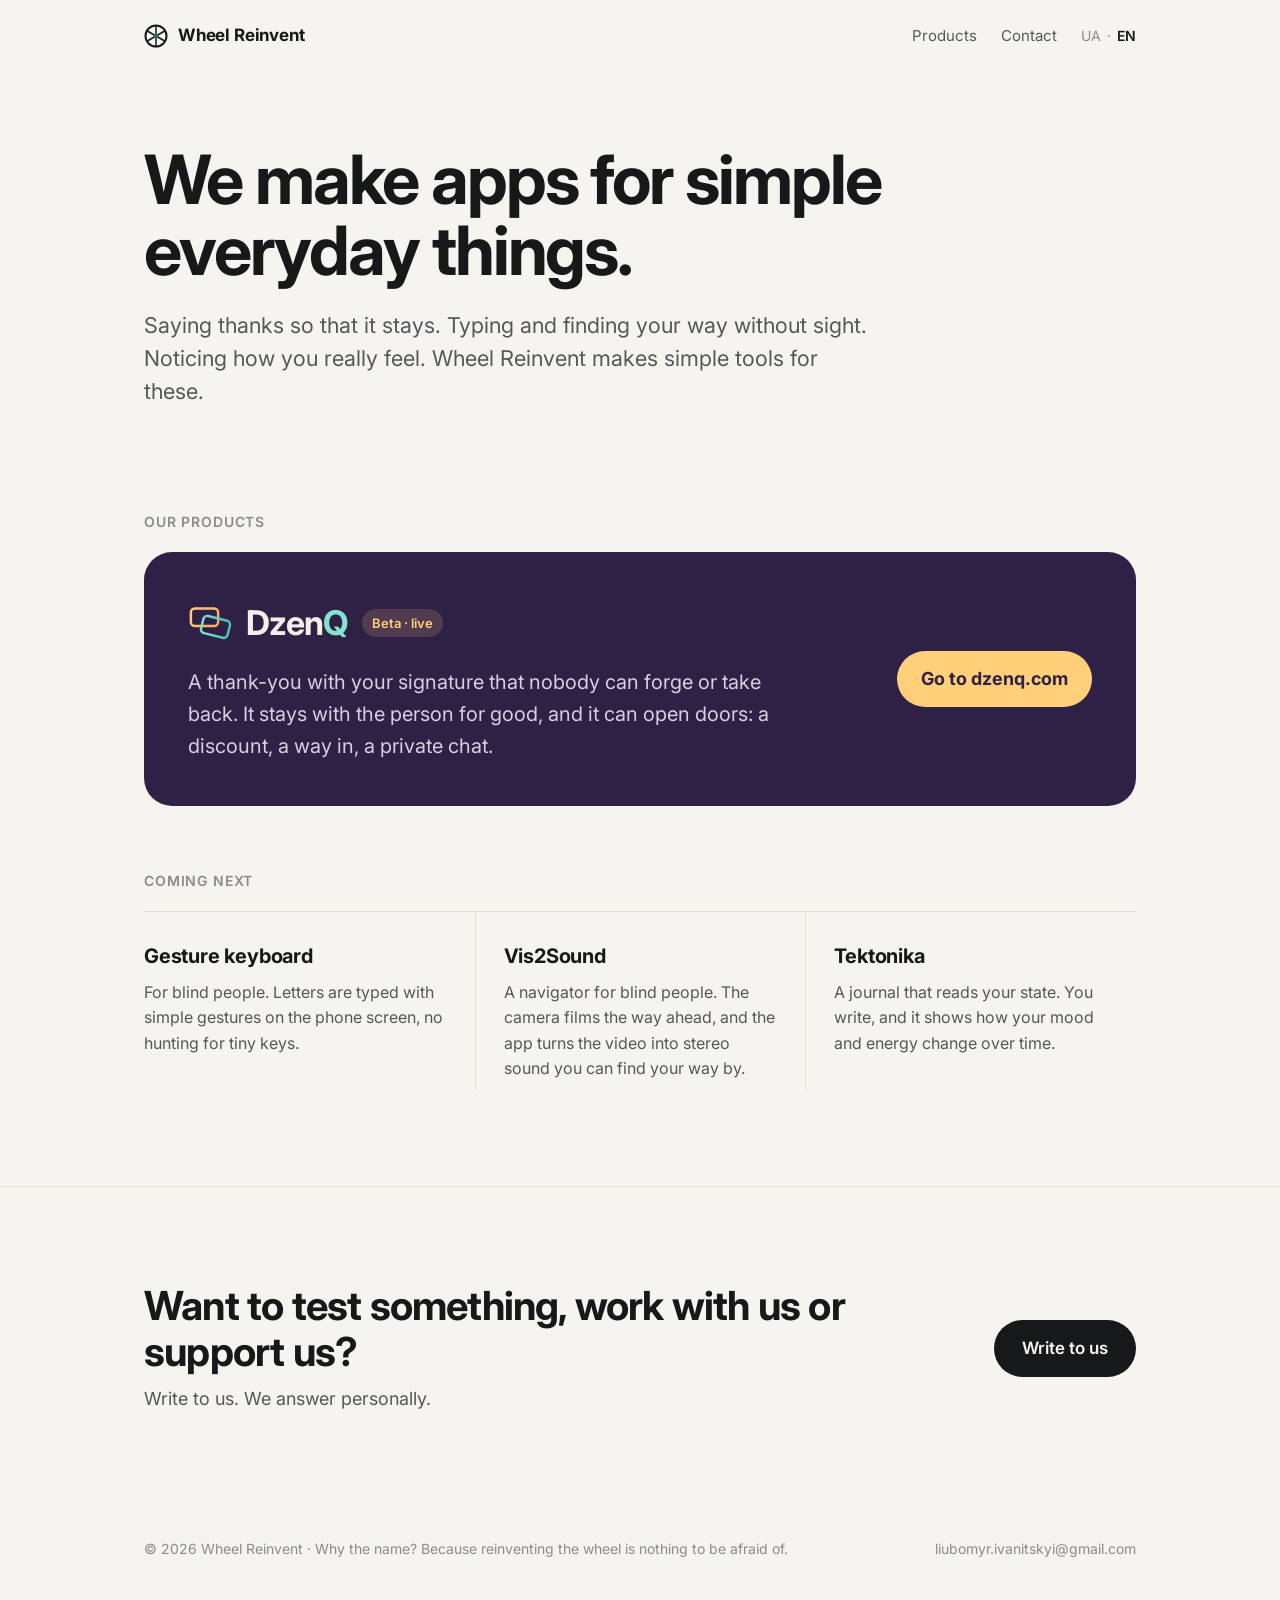
==== index.html @ 4273e7cf "Site: what we make The placeholder page is replaced with a plain company page, in English and Ukrain" ====
<!doctype html>
<html lang="en">
<head>
<meta charset="utf-8">
<meta name="viewport" content="width=device-width, initial-scale=1, viewport-fit=cover">
<title>Wheel Reinvent</title>
<meta name="description" content="Wheel Reinvent makes apps for simple everyday things: saying thanks, typing and finding your way without sight, noticing how you feel.">
<link rel="canonical" href="https://wheel-reinvent.com/">
<link rel="alternate" hreflang="en" href="https://wheel-reinvent.com/">
<link rel="alternate" hreflang="uk" href="https://wheel-reinvent.com/uk/">
<meta property="og:title" content="Wheel Reinvent">
<meta property="og:description" content="Wheel Reinvent makes apps for simple everyday things: saying thanks, typing and finding your way without sight, noticing how you feel.">
<meta property="og:url" content="https://wheel-reinvent.com/">
<meta name="theme-color" content="#F6F4EF">
<link rel="icon" href="/assets/icon.svg" type="image/svg+xml">
<link rel="preconnect" href="https://fonts.googleapis.com">
<link rel="preconnect" href="https://fonts.gstatic.com" crossorigin>
<link href="https://fonts.googleapis.com/css2?family=Inter:wght@400;600;700&display=swap" rel="stylesheet">
<link rel="stylesheet" href="/assets/site.css">
<script>document.documentElement.classList.add('js')</script>
<script src="/assets/site.js" defer></script>
</head>
<body>

<header class="nav">
  <div class="wrap">
    <a class="brand" href="/"><svg viewBox="0 0 24 24" fill="none" aria-hidden="true"><circle cx="12" cy="12" r="10.5" stroke="currentColor" stroke-width="2"/><g stroke="currentColor" stroke-width="1.5"><line x1="12.00" y1="22.50" x2="12.00" y2="1.50"/><line x1="21.09" y1="17.25" x2="2.91" y2="6.75"/><line x1="2.91" y1="17.25" x2="21.09" y2="6.75"/></g><circle cx="12" cy="12" r="2.6" fill="#2C6461"/></svg>Wheel Reinvent</a>
    <nav class="links"><a href="#products">Products</a><a href="#contact">Contact</a></nav>
    <div class="lang"><a href="/uk/" hreflang="uk" lang="uk">UA</a><span>·</span><span class="on">EN</span></div>
  </div>
</header>

<main>
  <section class="hero">
    <div class="wrap">
      <h1>We make apps for simple everyday things.</h1>
      <p class="lead">Saying thanks so that it stays. Typing and finding your way without sight. Noticing how you really feel. Wheel Reinvent makes simple tools for these.</p>
    </div>
  </section>

  <section class="products" id="products">
    <div class="wrap">
      <div class="label">Our products</div>
      <a class="feature reveal" href="https://dzenq.com/">
        <div>
          <div class="name"><svg viewBox="75 40 1000 880" fill="none" aria-hidden="true"><defs><linearGradient id="b" x1="140" y1="160" x2="760" y2="560" gradientUnits="userSpaceOnUse"><stop stop-color="#FFCF7A"/><stop offset="1" stop-color="#F6A85C"/></linearGradient><linearGradient id="f" x1="330" y1="720" x2="930" y2="540" gradientUnits="userSpaceOnUse"><stop stop-color="#86E1D0"/><stop offset="1" stop-color="#4CC3B2"/></linearGradient></defs><rect x="140" y="160" width="620" height="400" rx="90" stroke="url(#b)" stroke-width="56"/><rect x="390" y="380" width="620" height="400" rx="90" stroke="url(#f)" stroke-width="56" transform="rotate(14 700 580)"/></svg><b>Dzen<span>Q</span></b><span class="state">Beta · live</span></div>
          <p>A thank-you with your signature that nobody can forge or take back. It stays with the person for good, and it can open doors: a discount, a way in, a private chat.</p>
        </div>
        <span class="go">Go to dzenq.com</span>
      </a>

      <div class="next reveal">
        <div class="label">Coming next</div>
        <div class="list">
          <div class="item"><h3>Gesture keyboard</h3><p>For blind people. Letters are typed with simple gestures on the phone screen, no hunting for tiny keys.</p></div>
          <div class="item"><h3>Vis2Sound</h3><p>A navigator for blind people. The camera films the way ahead, and the app turns the video into stereo sound you can find your way by.</p></div>
          <div class="item"><h3>Tektonika</h3><p>A journal that reads your state. You write, and it shows how your mood and energy change over time.</p></div>
        </div>
      </div>
    </div>
  </section>

  <section class="contact" id="contact">
    <div class="wrap">
      <div>
        <h2>Want to test something, work with us or support us?</h2>
        <p>Write to us. We answer personally.</p>
      </div>
      <a class="btn" href="mailto:liubomyr.ivanitskyi@gmail.com">Write to us</a>
    </div>
  </section>
</main>

<footer>
  <div class="wrap">
    <span>© 2026 Wheel Reinvent · Why the name? Because reinventing the wheel is nothing to be afraid of.</span>
    <a href="mailto:liubomyr.ivanitskyi@gmail.com">liubomyr.ivanitskyi@gmail.com</a>
  </div>
</footer>

</body>
</html>
---- assets/site.css ----
/* Wheel Reinvent — a plain company page: what we do, our products, contact. */

:root {
  --bg: #F6F4EF;
  --surface: #FFFFFF;
  --ink: #16181A;
  --ink-2: #55575A;
  --ink-3: #8C8B86;
  --line: #E3DFD6;
  --accent: #2C6461;
  --plum: #2F2045;
  --sans: Inter, system-ui, -apple-system, "Segoe UI", Roboto, sans-serif;
  color-scheme: light;
}
@media (prefers-color-scheme: dark) {
  :root {
    --bg: #121315;
    --surface: #1A1B1E;
    --ink: #ECE8DF;
    --ink-2: #A9A69E;
    --ink-3: #7E7C76;
    --line: #2B2C2F;
    --accent: #7FC3BD;
    color-scheme: dark;
  }
}

*, *::before, *::after { box-sizing: border-box; }
html { scroll-behavior: smooth; -webkit-text-size-adjust: 100%; }
body { margin: 0; background: var(--bg); color: var(--ink); font-family: var(--sans); font-size: 18px; line-height: 1.6; overflow-x: hidden; }
p { margin: 0; }
h1, h2, h3 { margin: 0; }
a { color: inherit; }
svg { display: block; }

.wrap { max-width: 1040px; margin: 0 auto; padding: 0 24px; }
@media (max-width: 600px) { .wrap { padding: 0 20px; } body { font-size: 17px; } }

/* Nav */
.nav .wrap { display: flex; align-items: center; gap: 16px; height: 72px; }
.brand { display: flex; align-items: center; gap: 10px; text-decoration: none; font-weight: 700; letter-spacing: -.01em; font-size: 17px; }
.brand svg { width: 24px; height: 24px; }
.nav .links { margin-left: auto; display: flex; gap: 24px; font-size: 15px; }
.nav .links a { text-decoration: none; color: var(--ink-2); }
.nav .links a:hover { color: var(--ink); }
.lang { font-size: 14px; color: var(--ink-3); display: flex; gap: 6px; margin-left: 8px; }
.lang a { text-decoration: none; }
.lang a:hover { color: var(--ink); }
.lang .on { color: var(--ink); font-weight: 600; }
@media (max-width: 560px) { .nav .links { display: none; } .lang { margin-left: auto; } }

/* Hero */
.hero { padding: 72px 0 80px; }
.hero h1 { font-size: clamp(38px, 5.6vw, 68px); line-height: 1.04; letter-spacing: -.03em; font-weight: 700; max-width: 15em; }
.hero .lead { margin-top: 24px; font-size: clamp(19px, 1.7vw, 22px); color: var(--ink-2); max-width: 34em; line-height: 1.5; }
@media (max-width: 700px) { .hero { padding: 40px 0 56px; } }

/* Products */
.products { padding: 24px 0 96px; }
.label { font-size: 14px; font-weight: 600; letter-spacing: .06em; text-transform: uppercase; color: var(--ink-3); margin-bottom: 18px; }

.feature {
  display: grid; grid-template-columns: 1fr auto; gap: 32px; align-items: center;
  background: var(--plum); color: #F4EFE7; border-radius: 28px; padding: 44px;
  text-decoration: none; transition: transform .2s ease;
}
.feature:hover { transform: translateY(-2px); }
.feature .name { display: flex; align-items: center; gap: 14px; flex-wrap: wrap; }
.feature .name svg { width: 44px; height: 39px; }
.feature .name b { font-size: 34px; letter-spacing: -.02em; }
.feature .name b span { color: #86E1D0; }
.feature .state { font-size: 13px; font-weight: 600; padding: 4px 10px; border-radius: 999px; background: rgba(255, 207, 122, .16); color: #FFCF7A; }
.feature p { margin-top: 16px; font-size: 20px; color: #D8CFE0; max-width: 30em; }
.feature .go { display: inline-flex; padding: 14px 24px; border-radius: 999px; background: #FFCF7A; color: var(--plum); font-weight: 700; white-space: nowrap; }
@media (max-width: 760px) { .feature { grid-template-columns: 1fr; padding: 30px 24px; } .feature .go { justify-self: start; } }

.next { margin-top: 64px; }
.list { display: grid; grid-template-columns: repeat(3, 1fr); border-top: 1px solid var(--line); }
.item { padding: 28px 28px 8px 0; }
.item + .item { padding-left: 28px; border-left: 1px solid var(--line); }
.item h3 { font-size: 20px; letter-spacing: -.01em; }
.item p { margin-top: 8px; color: var(--ink-2); font-size: 16px; }
@media (max-width: 800px) {
  .list { grid-template-columns: 1fr; }
  .item, .item + .item { padding: 24px 0; border-left: 0; border-bottom: 1px solid var(--line); }
}

/* Contact */
.contact { padding: 96px 0; border-top: 1px solid var(--line); }
.contact .wrap { display: flex; justify-content: space-between; align-items: center; gap: 32px; flex-wrap: wrap; }
.contact h2 { font-size: clamp(28px, 3.4vw, 40px); letter-spacing: -.02em; max-width: 18em; line-height: 1.15; }
.contact p { margin-top: 10px; color: var(--ink-2); }
.btn { display: inline-flex; padding: 15px 28px; border-radius: 999px; background: var(--ink); color: var(--bg); text-decoration: none; font-weight: 600; font-size: 17px; transition: transform .15s ease; }
.btn:hover { transform: translateY(-1px); }

footer { padding: 28px 0 48px; font-size: 14px; color: var(--ink-3); }
footer .wrap { display: flex; justify-content: space-between; gap: 16px; flex-wrap: wrap; }
footer a { text-decoration: none; }
footer a:hover { color: var(--ink); }

html.js .reveal { opacity: 0; transform: translateY(14px); transition: opacity .6s ease, transform .6s ease; }
html.js .reveal.in { opacity: 1; transform: none; }
@media (prefers-reduced-motion: reduce) { html.js .reveal { opacity: 1; transform: none; transition: none; } html { scroll-behavior: auto; } .feature, .btn { transition: none; } }
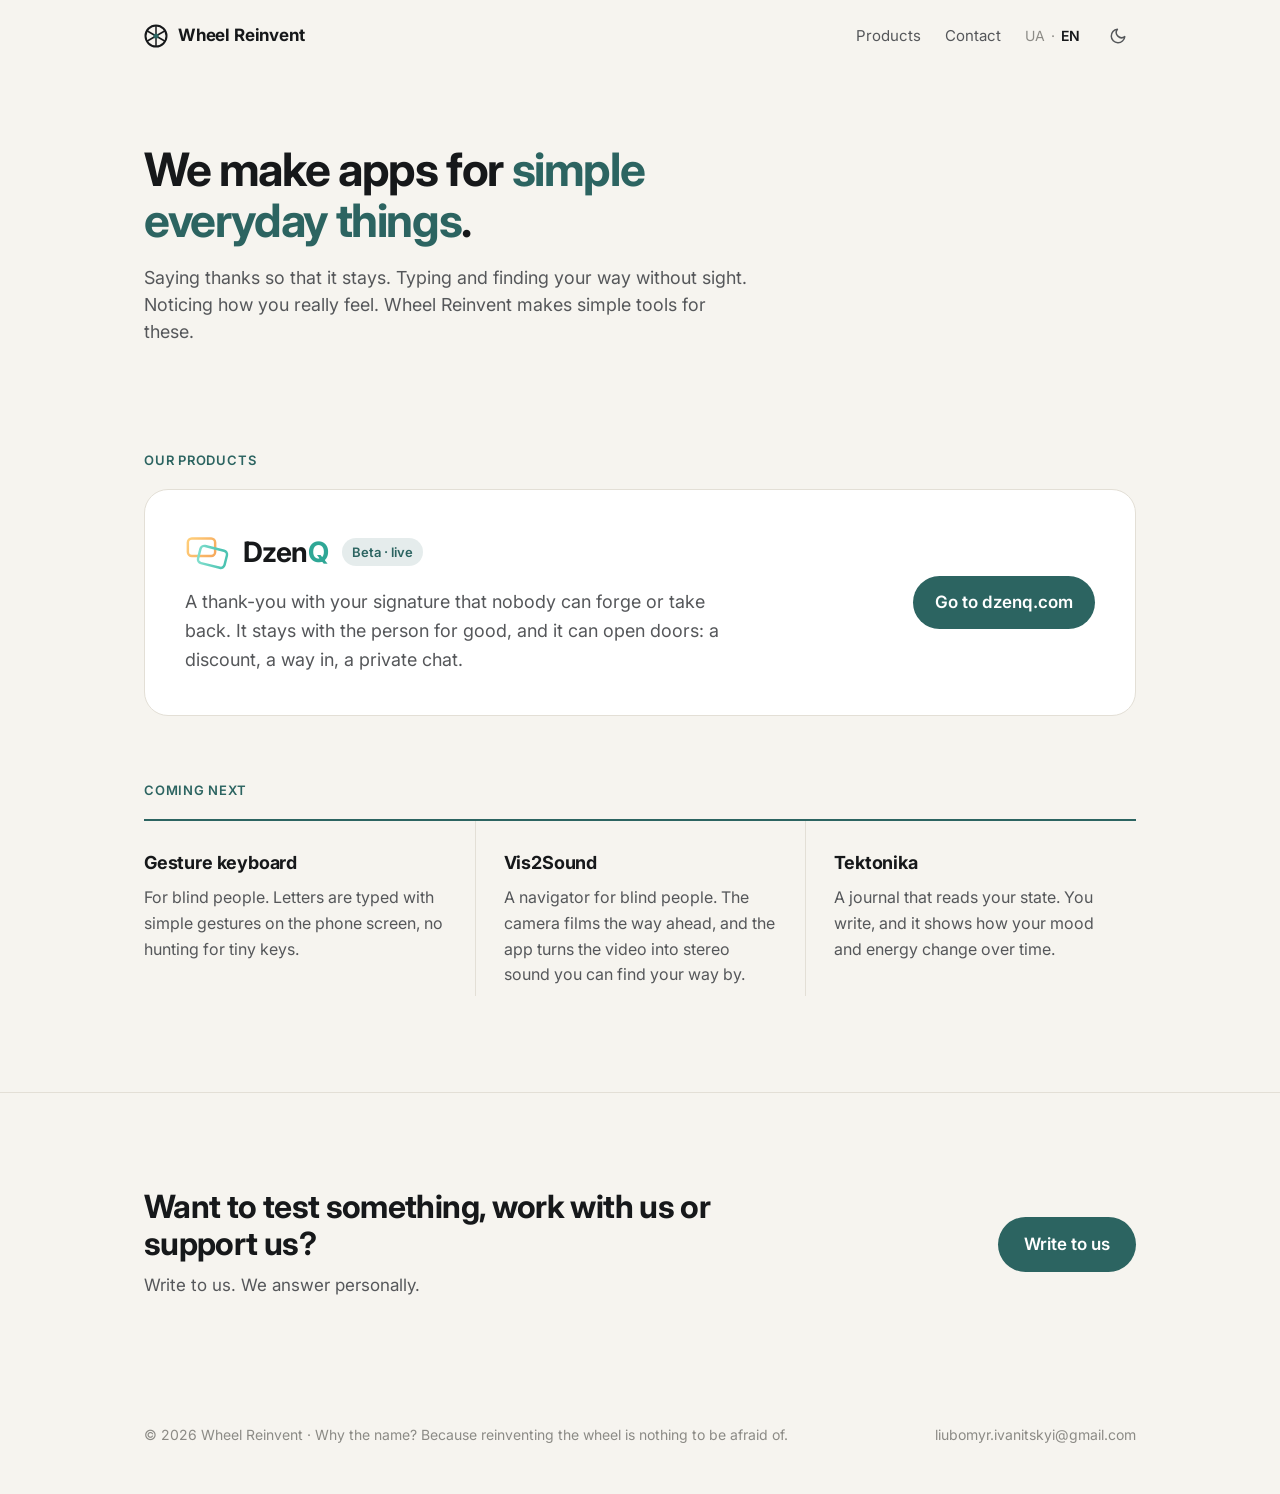
==== commit 000b13f1: "Site: smaller type, a moon button, dark green notes - Light by default; the moon button switches to " ====
--- a/index.html
+++ b/index.html
@@ -17,23 +17,24 @@
 <link rel="preconnect" href="https://fonts.gstatic.com" crossorigin>
 <link href="https://fonts.googleapis.com/css2?family=Inter:wght@400;600;700&display=swap" rel="stylesheet">
 <link rel="stylesheet" href="/assets/site.css">
-<script>document.documentElement.classList.add('js')</script>
+<script>document.documentElement.classList.add('js');try{if(localStorage.getItem('theme')==='dark')document.documentElement.dataset.theme='dark'}catch(e){}</script>
 <script src="/assets/site.js" defer></script>
 </head>
 <body>
 
 <header class="nav">
   <div class="wrap">
-    <a class="brand" href="/"><svg viewBox="0 0 24 24" fill="none" aria-hidden="true"><circle cx="12" cy="12" r="10.5" stroke="currentColor" stroke-width="2"/><g stroke="currentColor" stroke-width="1.5"><line x1="12.00" y1="22.50" x2="12.00" y2="1.50"/><line x1="21.09" y1="17.25" x2="2.91" y2="6.75"/><line x1="2.91" y1="17.25" x2="21.09" y2="6.75"/></g><circle cx="12" cy="12" r="2.6" fill="#2C6461"/></svg>Wheel Reinvent</a>
+    <a class="brand" href="/"><svg viewBox="0 0 24 24" fill="none" aria-hidden="true"><circle cx="12" cy="12" r="10.5" stroke="currentColor" stroke-width="2"/><g stroke="currentColor" stroke-width="1.5"><line x1="12.00" y1="22.50" x2="12.00" y2="1.50"/><line x1="21.09" y1="17.25" x2="2.91" y2="6.75"/><line x1="2.91" y1="17.25" x2="21.09" y2="6.75"/></g><circle cx="12" cy="12" r="2.6" style="fill:var(--accent)"/></svg>Wheel Reinvent</a>
     <nav class="links"><a href="#products">Products</a><a href="#contact">Contact</a></nav>
     <div class="lang"><a href="/uk/" hreflang="uk" lang="uk">UA</a><span>·</span><span class="on">EN</span></div>
+    <button class="theme" type="button" aria-label="Dark mode" title="Dark mode"><svg class="moon" viewBox="0 0 24 24" fill="none" stroke="currentColor" stroke-width="2" stroke-linecap="round" stroke-linejoin="round" aria-hidden="true"><path d="M21 12.8A9 9 0 1 1 11.2 3a7 7 0 0 0 9.8 9.8z"/></svg><svg class="sun" viewBox="0 0 24 24" fill="none" stroke="currentColor" stroke-width="2" stroke-linecap="round" aria-hidden="true"><circle cx="12" cy="12" r="4"/><path d="M12 2v2M12 20v2M4.9 4.9l1.4 1.4M17.7 17.7l1.4 1.4M2 12h2M20 12h2M4.9 19.1l1.4-1.4M17.7 6.3l1.4-1.4"/></svg></button>
   </div>
 </header>
 
 <main>
   <section class="hero">
     <div class="wrap">
-      <h1>We make apps for simple everyday things.</h1>
+      <h1>We make apps for <em>simple everyday things</em>.</h1>
       <p class="lead">Saying thanks so that it stays. Typing and finding your way without sight. Noticing how you really feel. Wheel Reinvent makes simple tools for these.</p>
     </div>
   </section>
--- a/assets/site.css
+++ b/assets/site.css
@@ -12,8 +12,8 @@
   --sans: Inter, system-ui, -apple-system, "Segoe UI", Roboto, sans-serif;
   color-scheme: light;
 }
-@media (prefers-color-scheme: dark) {
-  :root {
+/* Dark only when chosen with the moon button (html[data-theme="dark"]). */
+:root[data-theme="dark"] {
     --bg: #121315;
     --surface: #1A1B1E;
     --ink: #ECE8DF;
@@ -22,12 +22,11 @@
     --line: #2B2C2F;
     --accent: #7FC3BD;
     color-scheme: dark;
-  }
 }
 
 *, *::before, *::after { box-sizing: border-box; }
 html { scroll-behavior: smooth; -webkit-text-size-adjust: 100%; }
-body { margin: 0; background: var(--bg); color: var(--ink); font-family: var(--sans); font-size: 18px; line-height: 1.6; overflow-x: hidden; }
+body { margin: 0; background: var(--bg); color: var(--ink); font-family: var(--sans); font-size: 17px; line-height: 1.6; overflow-x: hidden; }
 p { margin: 0; }
 h1, h2, h3 { margin: 0; }
 a { color: inherit; }
@@ -40,9 +39,9 @@
 .nav .wrap { display: flex; align-items: center; gap: 16px; height: 72px; }
 .brand { display: flex; align-items: center; gap: 10px; text-decoration: none; font-weight: 700; letter-spacing: -.01em; font-size: 17px; }
 .brand svg { width: 24px; height: 24px; }
-.nav .links { margin-left: auto; display: flex; gap: 24px; font-size: 15px; }
+.nav .links { margin-left: auto; align-items: center; display: flex; gap: 24px; font-size: 15px; }
 .nav .links a { text-decoration: none; color: var(--ink-2); }
-.nav .links a:hover { color: var(--ink); }
+.nav .links a:hover { color: var(--accent); }
 .lang { font-size: 14px; color: var(--ink-3); display: flex; gap: 6px; margin-left: 8px; }
 .lang a { text-decoration: none; }
 .lang a:hover { color: var(--ink); }
@@ -51,34 +50,35 @@
 
 /* Hero */
 .hero { padding: 72px 0 80px; }
-.hero h1 { font-size: clamp(38px, 5.6vw, 68px); line-height: 1.04; letter-spacing: -.03em; font-weight: 700; max-width: 15em; }
-.hero .lead { margin-top: 24px; font-size: clamp(19px, 1.7vw, 22px); color: var(--ink-2); max-width: 34em; line-height: 1.5; }
+.hero h1 em { font-style: normal; color: var(--accent); }
+.hero h1 { font-size: clamp(30px, 3.8vw, 46px); line-height: 1.1; letter-spacing: -.03em; font-weight: 700; max-width: 15em; }
+.hero .lead { margin-top: 20px; font-size: clamp(17px, 1.4vw, 19px); color: var(--ink-2); max-width: 34em; line-height: 1.5; }
 @media (max-width: 700px) { .hero { padding: 40px 0 56px; } }
 
 /* Products */
 .products { padding: 24px 0 96px; }
-.label { font-size: 14px; font-weight: 600; letter-spacing: .06em; text-transform: uppercase; color: var(--ink-3); margin-bottom: 18px; }
+.label { font-size: 13px; font-weight: 600; letter-spacing: .06em; text-transform: uppercase; color: var(--accent); margin-bottom: 18px; }
 
 .feature {
   display: grid; grid-template-columns: 1fr auto; gap: 32px; align-items: center;
-  background: var(--plum); color: #F4EFE7; border-radius: 28px; padding: 44px;
+  background: var(--surface); color: var(--ink); border: 1px solid var(--line); border-radius: 24px; padding: 40px;
   text-decoration: none; transition: transform .2s ease;
 }
-.feature:hover { transform: translateY(-2px); }
+.feature:hover { transform: translateY(-2px); border-color: var(--accent); }
 .feature .name { display: flex; align-items: center; gap: 14px; flex-wrap: wrap; }
 .feature .name svg { width: 44px; height: 39px; }
-.feature .name b { font-size: 34px; letter-spacing: -.02em; }
-.feature .name b span { color: #86E1D0; }
-.feature .state { font-size: 13px; font-weight: 600; padding: 4px 10px; border-radius: 999px; background: rgba(255, 207, 122, .16); color: #FFCF7A; }
-.feature p { margin-top: 16px; font-size: 20px; color: #D8CFE0; max-width: 30em; }
-.feature .go { display: inline-flex; padding: 14px 24px; border-radius: 999px; background: #FFCF7A; color: var(--plum); font-weight: 700; white-space: nowrap; }
+.feature .name b { font-size: 28px; letter-spacing: -.02em; }
+.feature .name b span { color: #2FA796; }
+.feature .state { font-size: 13px; font-weight: 600; padding: 4px 10px; border-radius: 999px; background: color-mix(in srgb, var(--accent) 12%, transparent); color: var(--accent); }
+.feature p { margin-top: 14px; font-size: 18px; color: var(--ink-2); max-width: 30em; }
+.feature .go { display: inline-flex; padding: 13px 22px; border-radius: 999px; background: var(--accent); color: #fff; font-weight: 600; white-space: nowrap; }
 @media (max-width: 760px) { .feature { grid-template-columns: 1fr; padding: 30px 24px; } .feature .go { justify-self: start; } }
 
 .next { margin-top: 64px; }
-.list { display: grid; grid-template-columns: repeat(3, 1fr); border-top: 1px solid var(--line); }
+.list { display: grid; grid-template-columns: repeat(3, 1fr); border-top: 2px solid var(--accent); }
 .item { padding: 28px 28px 8px 0; }
 .item + .item { padding-left: 28px; border-left: 1px solid var(--line); }
-.item h3 { font-size: 20px; letter-spacing: -.01em; }
+.item h3 { font-size: 18px; letter-spacing: -.01em; }
 .item p { margin-top: 8px; color: var(--ink-2); font-size: 16px; }
 @media (max-width: 800px) {
   .list { grid-template-columns: 1fr; }
@@ -88,16 +88,26 @@
 /* Contact */
 .contact { padding: 96px 0; border-top: 1px solid var(--line); }
 .contact .wrap { display: flex; justify-content: space-between; align-items: center; gap: 32px; flex-wrap: wrap; }
-.contact h2 { font-size: clamp(28px, 3.4vw, 40px); letter-spacing: -.02em; max-width: 18em; line-height: 1.15; }
+.contact h2 { font-size: clamp(24px, 2.6vw, 32px); letter-spacing: -.02em; max-width: 18em; line-height: 1.15; }
 .contact p { margin-top: 10px; color: var(--ink-2); }
-.btn { display: inline-flex; padding: 15px 28px; border-radius: 999px; background: var(--ink); color: var(--bg); text-decoration: none; font-weight: 600; font-size: 17px; transition: transform .15s ease; }
+.btn { display: inline-flex; padding: 14px 26px; border-radius: 999px; background: var(--accent); color: #fff; text-decoration: none; font-weight: 600; font-size: 17px; transition: transform .15s ease; }
 .btn:hover { transform: translateY(-1px); }
 
 footer { padding: 28px 0 48px; font-size: 14px; color: var(--ink-3); }
 footer .wrap { display: flex; justify-content: space-between; gap: 16px; flex-wrap: wrap; }
 footer a { text-decoration: none; }
-footer a:hover { color: var(--ink); }
+footer a:hover { color: var(--accent); }
 
 html.js .reveal { opacity: 0; transform: translateY(14px); transition: opacity .6s ease, transform .6s ease; }
 html.js .reveal.in { opacity: 1; transform: none; }
 @media (prefers-reduced-motion: reduce) { html.js .reveal { opacity: 1; transform: none; transition: none; } html { scroll-behavior: auto; } .feature, .btn { transition: none; } }
+
+:root[data-theme="dark"] .btn, :root[data-theme="dark"] .feature .go { color: #0F1A19; }
+
+/* Moon / sun button */
+.theme { margin-left: 4px; width: 36px; height: 36px; border-radius: 50%; border: 0; background: transparent; color: var(--ink-2); display: inline-flex; align-items: center; justify-content: center; cursor: pointer; flex: none; }
+.theme:hover { background: var(--line); color: var(--accent); }
+.theme svg { width: 18px; height: 18px; }
+.theme .sun { display: none; }
+:root[data-theme="dark"] .theme .sun { display: block; }
+:root[data-theme="dark"] .theme .moon { display: none; }
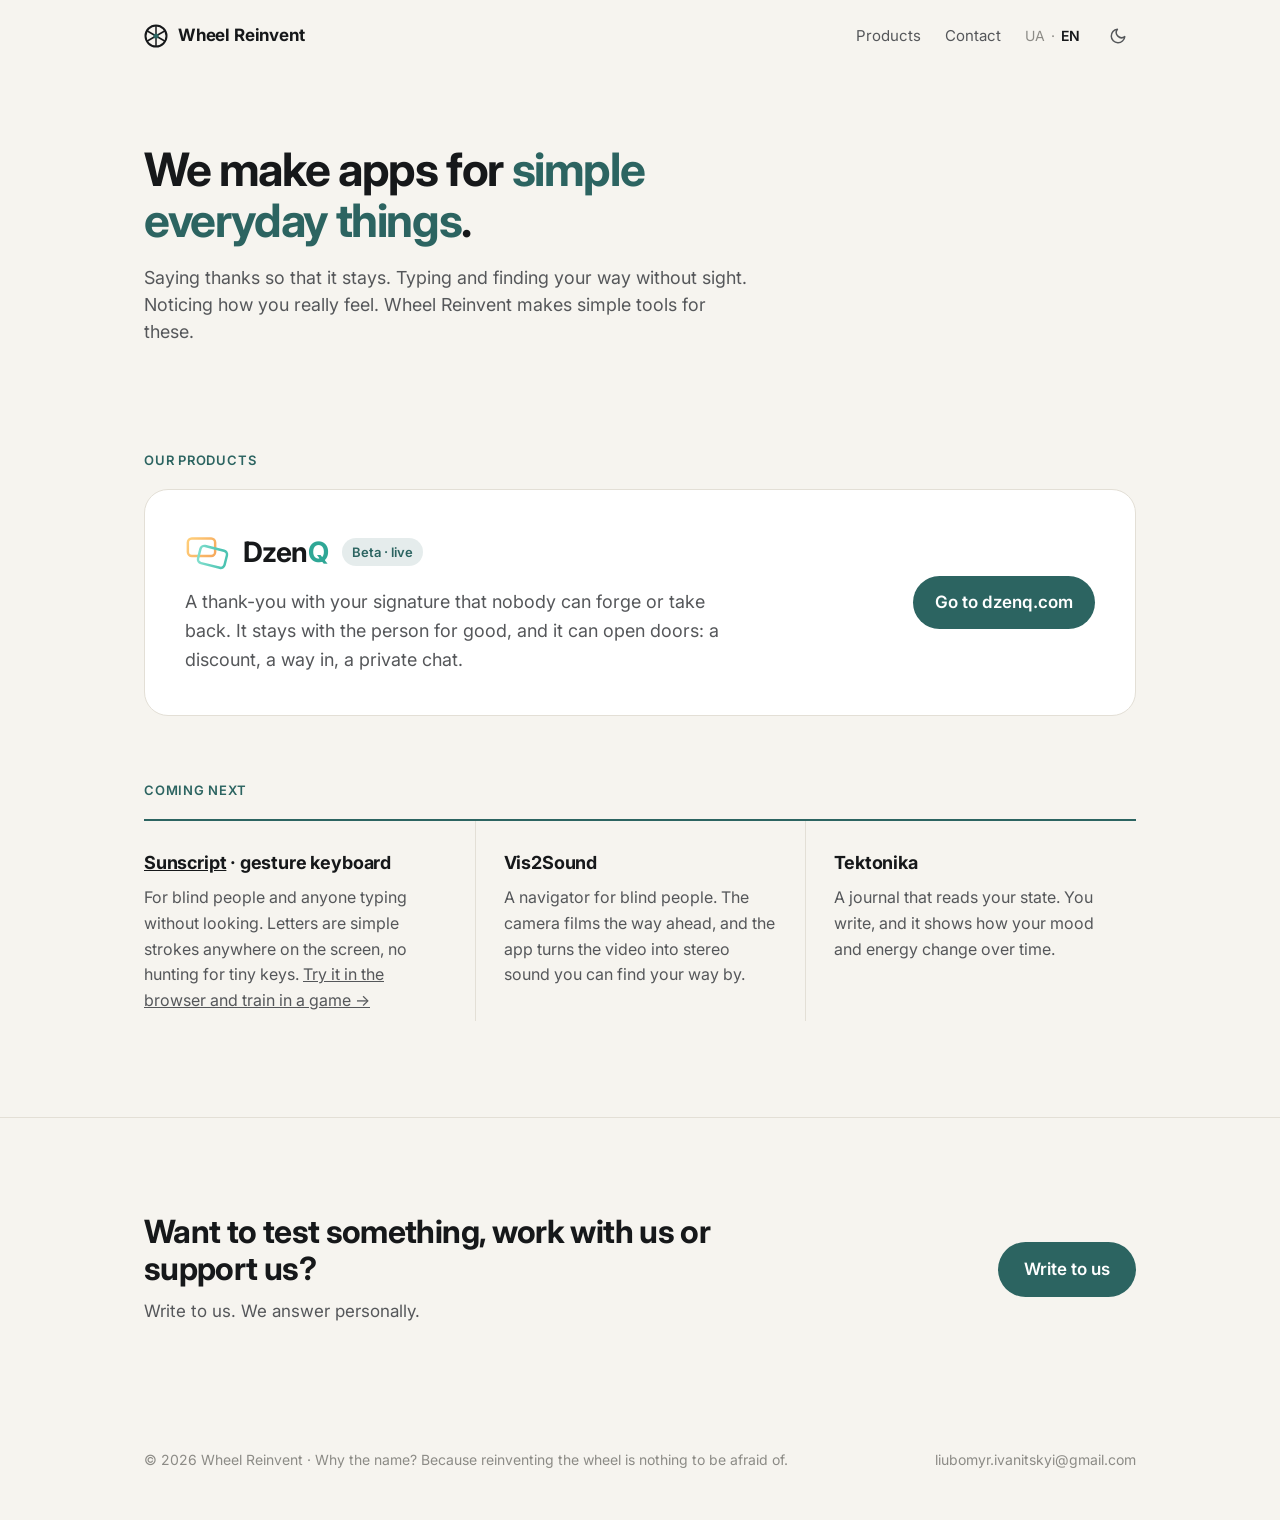
==== commit d20fee45: "Add Sunscript page (/sunscript/): intro, try-in-browser sandbox, training game; link it from the pro" ====
--- a/index.html
+++ b/index.html
@@ -53,7 +53,7 @@
       <div class="next reveal">
         <div class="label">Coming next</div>
         <div class="list">
-          <div class="item"><h3>Gesture keyboard</h3><p>For blind people. Letters are typed with simple gestures on the phone screen, no hunting for tiny keys.</p></div>
+          <div class="item"><h3><a href="/sunscript/">Sunscript</a> · gesture keyboard</h3><p>For blind people and anyone typing without looking. Letters are simple strokes anywhere on the screen, no hunting for tiny keys. <a href="/sunscript/">Try it in the browser and train in a game →</a></p></div>
           <div class="item"><h3>Vis2Sound</h3><p>A navigator for blind people. The camera films the way ahead, and the app turns the video into stereo sound you can find your way by.</p></div>
           <div class="item"><h3>Tektonika</h3><p>A journal that reads your state. You write, and it shows how your mood and energy change over time.</p></div>
         </div>
--- a/assets/site.css
+++ b/assets/site.css
@@ -106,7 +106,7 @@
 
 /* Moon / sun button */
 .theme { margin-left: 4px; width: 36px; height: 36px; border-radius: 50%; border: 0; background: transparent; color: var(--ink-2); display: inline-flex; align-items: center; justify-content: center; cursor: pointer; flex: none; }
-.theme:hover { background: var(--line); color: var(--accent); }
+@media (hover: hover) { .theme:hover { background: var(--line); color: var(--accent); } }
 .theme svg { width: 18px; height: 18px; }
 .theme .sun { display: none; }
 :root[data-theme="dark"] .theme .sun { display: block; }
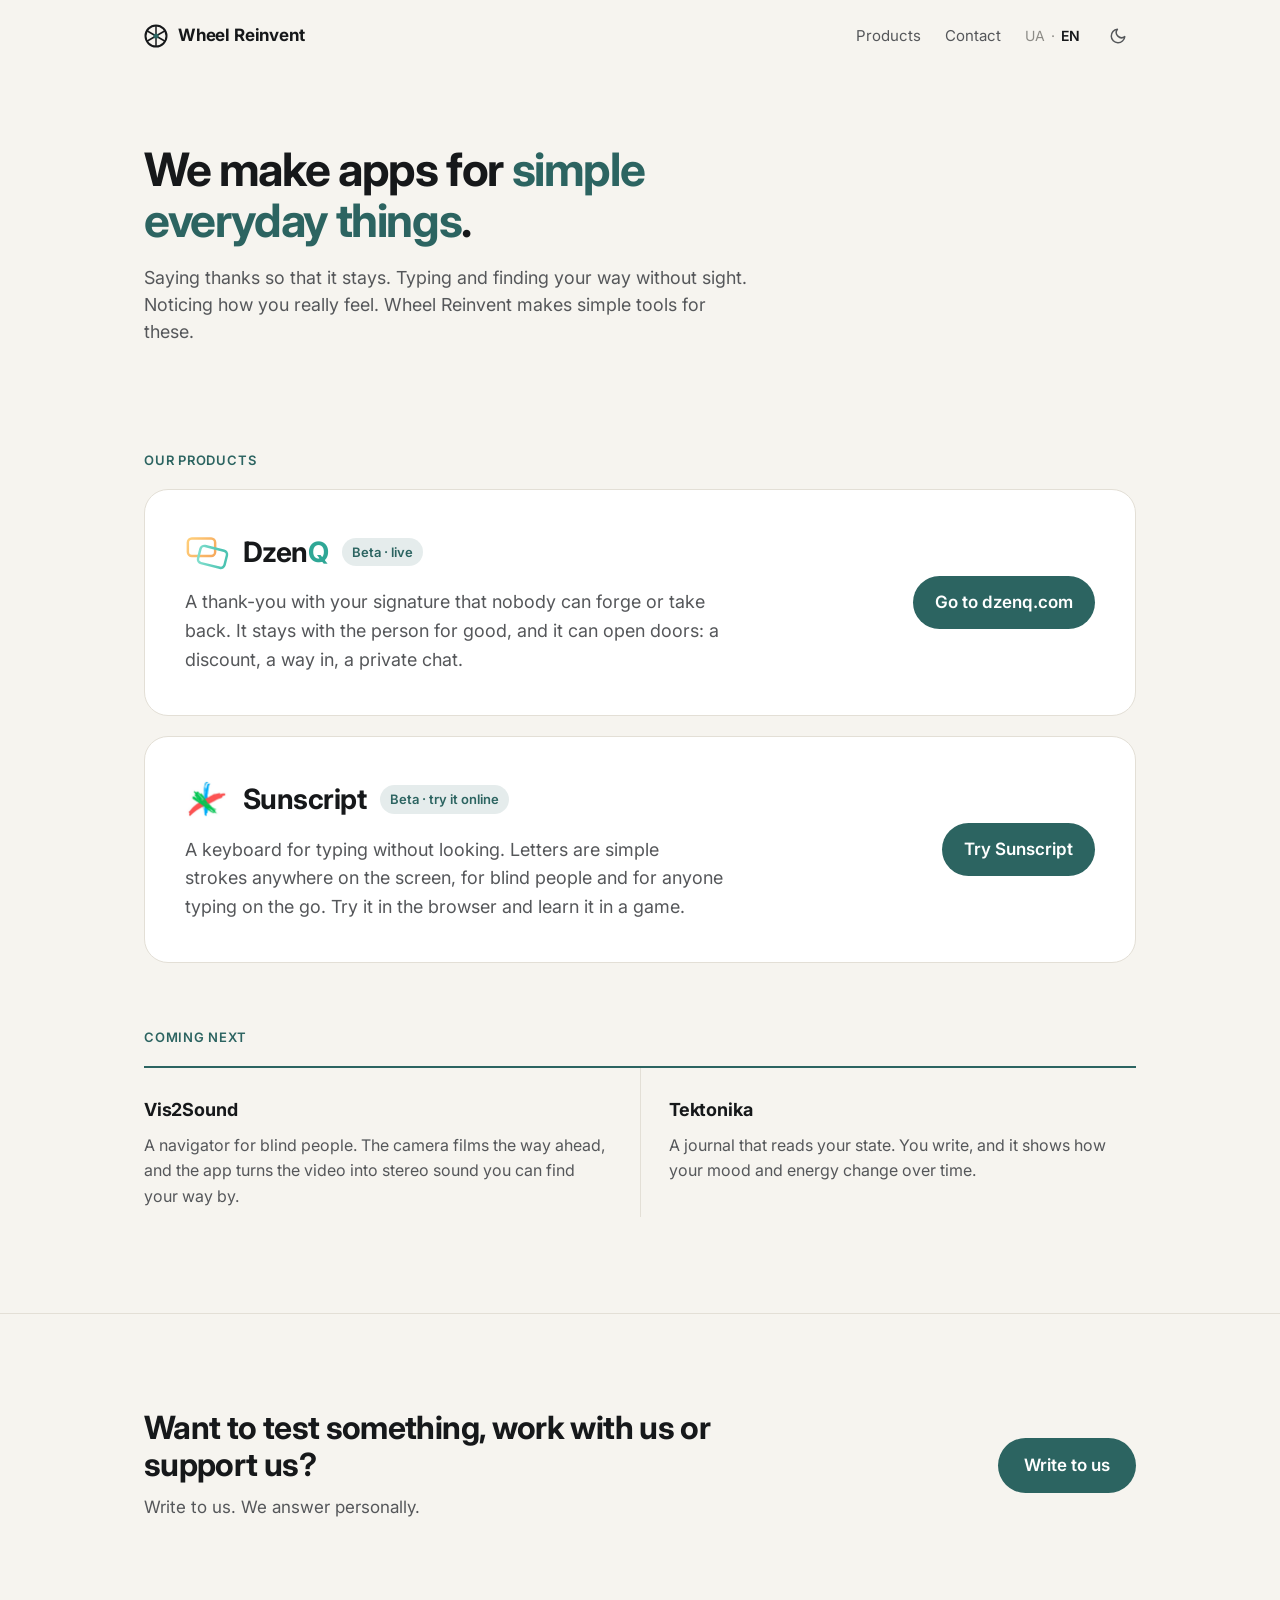
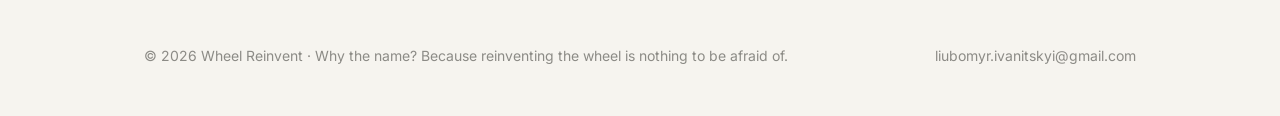
==== commit c58f4484: "Sunscript: redesign the page in the company's look; list it as a product card next to DzenQ Co-Autho" ====
--- a/index.html
+++ b/index.html
@@ -50,10 +50,17 @@
         <span class="go">Go to dzenq.com</span>
       </a>
 
+      <a class="feature reveal" href="/sunscript/">
+        <div>
+          <div class="name"><img src="/sunscript/logo.jpg" alt=""><b>Sunscript</b><span class="state">Beta · try it online</span></div>
+          <p>A keyboard for typing without looking. Letters are simple strokes anywhere on the screen, for blind people and for anyone typing on the go. Try it in the browser and learn it in a game.</p>
+        </div>
+        <span class="go">Try Sunscript</span>
+      </a>
+
       <div class="next reveal">
         <div class="label">Coming next</div>
         <div class="list">
-          <div class="item"><h3><a href="/sunscript/">Sunscript</a> · gesture keyboard</h3><p>For blind people and anyone typing without looking. Letters are simple strokes anywhere on the screen, no hunting for tiny keys. <a href="/sunscript/">Try it in the browser and train in a game →</a></p></div>
           <div class="item"><h3>Vis2Sound</h3><p>A navigator for blind people. The camera films the way ahead, and the app turns the video into stereo sound you can find your way by.</p></div>
           <div class="item"><h3>Tektonika</h3><p>A journal that reads your state. You write, and it shows how your mood and energy change over time.</p></div>
         </div>
--- a/assets/site.css
+++ b/assets/site.css
@@ -67,6 +67,8 @@
 .feature:hover { transform: translateY(-2px); border-color: var(--accent); }
 .feature .name { display: flex; align-items: center; gap: 14px; flex-wrap: wrap; }
 .feature .name svg { width: 44px; height: 39px; }
+.feature .name img { width: 44px; height: 44px; border-radius: 11px; }
+.feature + .feature { margin-top: 20px; }
 .feature .name b { font-size: 28px; letter-spacing: -.02em; }
 .feature .name b span { color: #2FA796; }
 .feature .state { font-size: 13px; font-weight: 600; padding: 4px 10px; border-radius: 999px; background: color-mix(in srgb, var(--accent) 12%, transparent); color: var(--accent); }
@@ -75,7 +77,7 @@
 @media (max-width: 760px) { .feature { grid-template-columns: 1fr; padding: 30px 24px; } .feature .go { justify-self: start; } }
 
 .next { margin-top: 64px; }
-.list { display: grid; grid-template-columns: repeat(3, 1fr); border-top: 2px solid var(--accent); }
+.list { display: grid; grid-template-columns: repeat(auto-fit, minmax(240px, 1fr)); border-top: 2px solid var(--accent); }
 .item { padding: 28px 28px 8px 0; }
 .item + .item { padding-left: 28px; border-left: 1px solid var(--line); }
 .item h3 { font-size: 18px; letter-spacing: -.01em; }
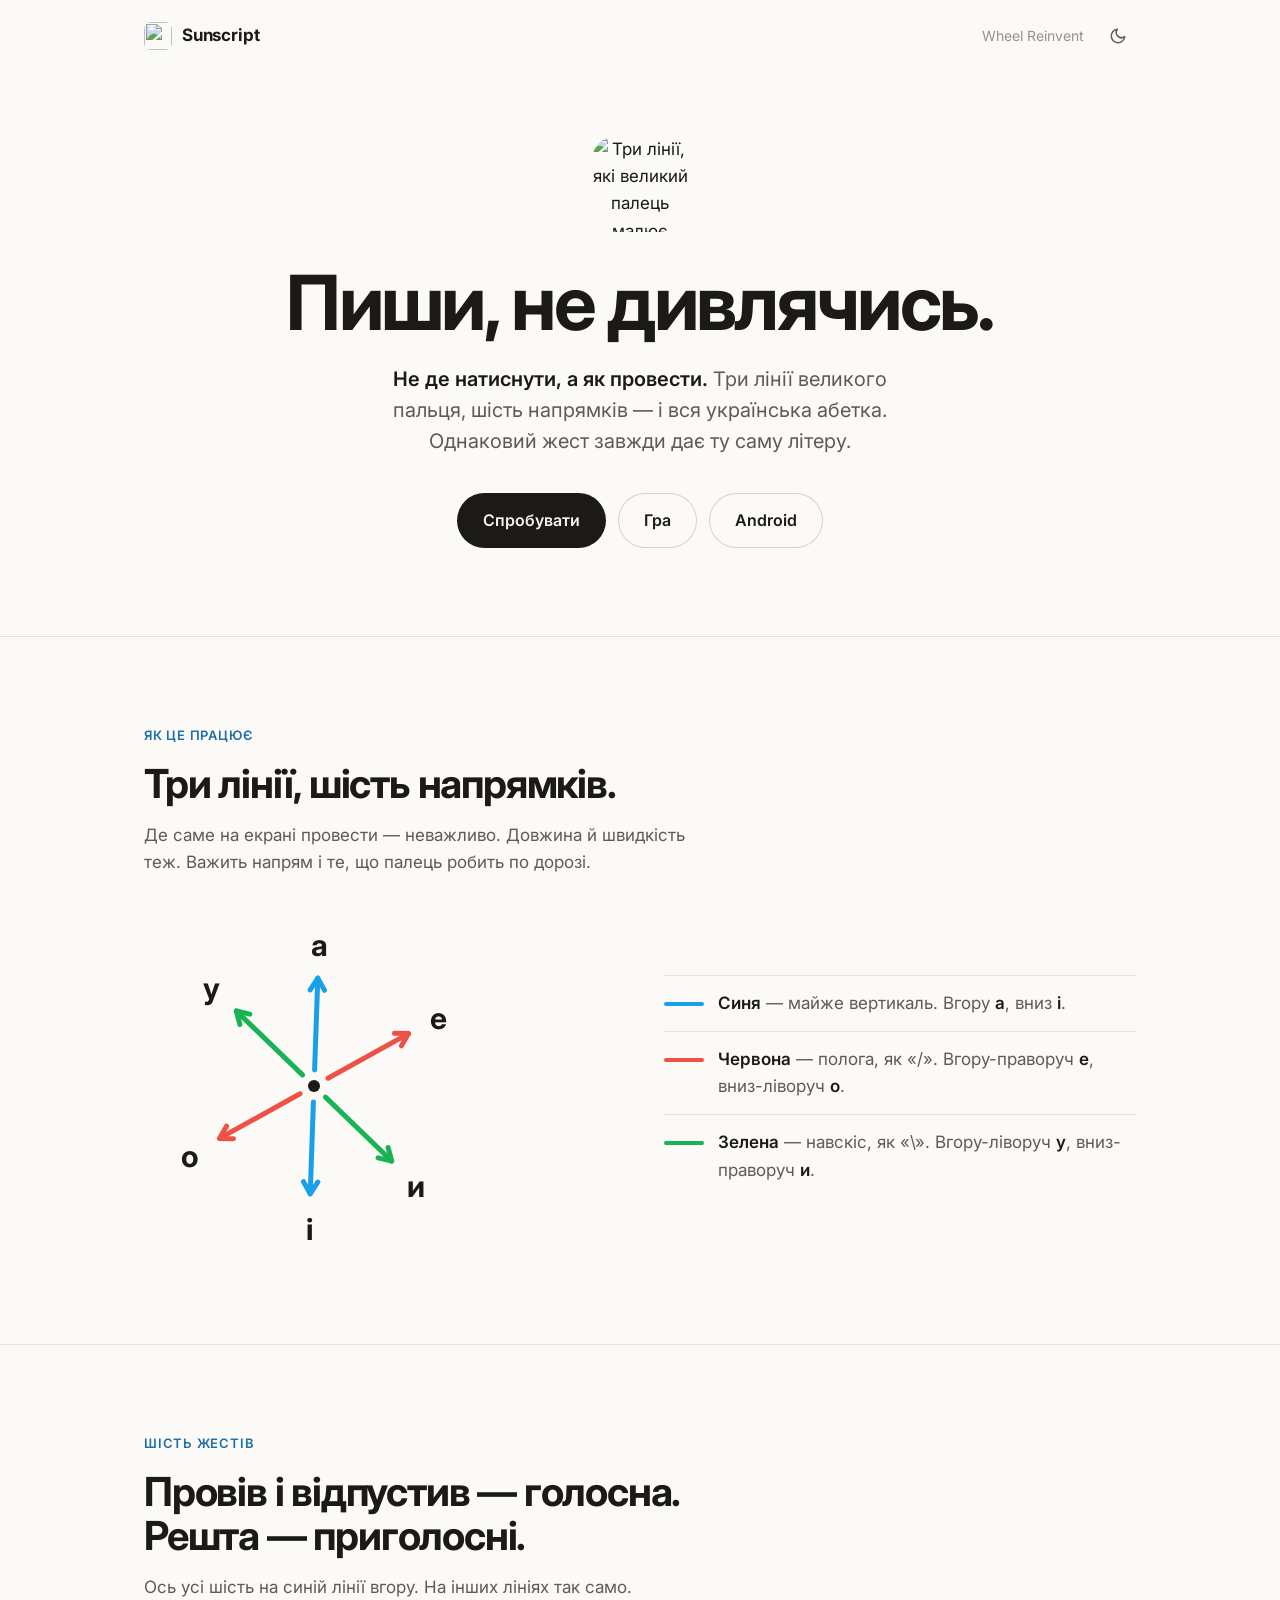
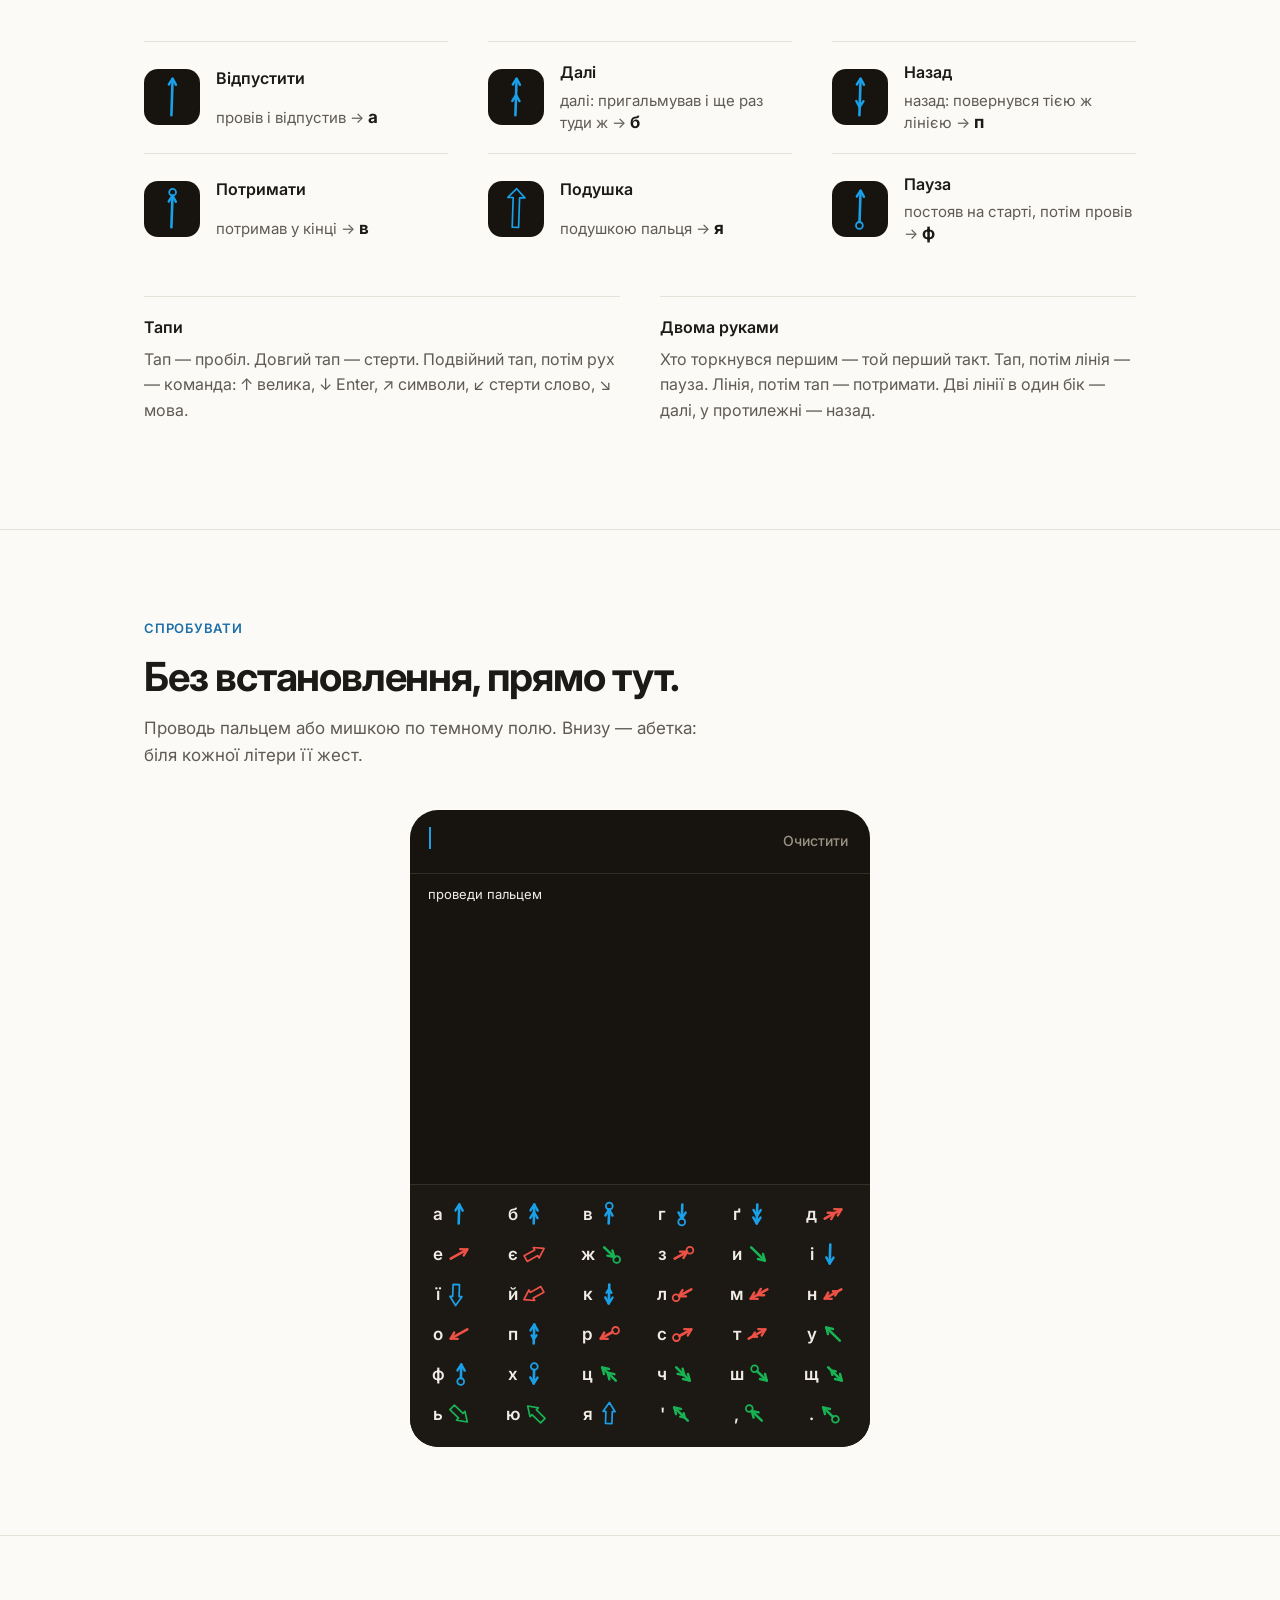
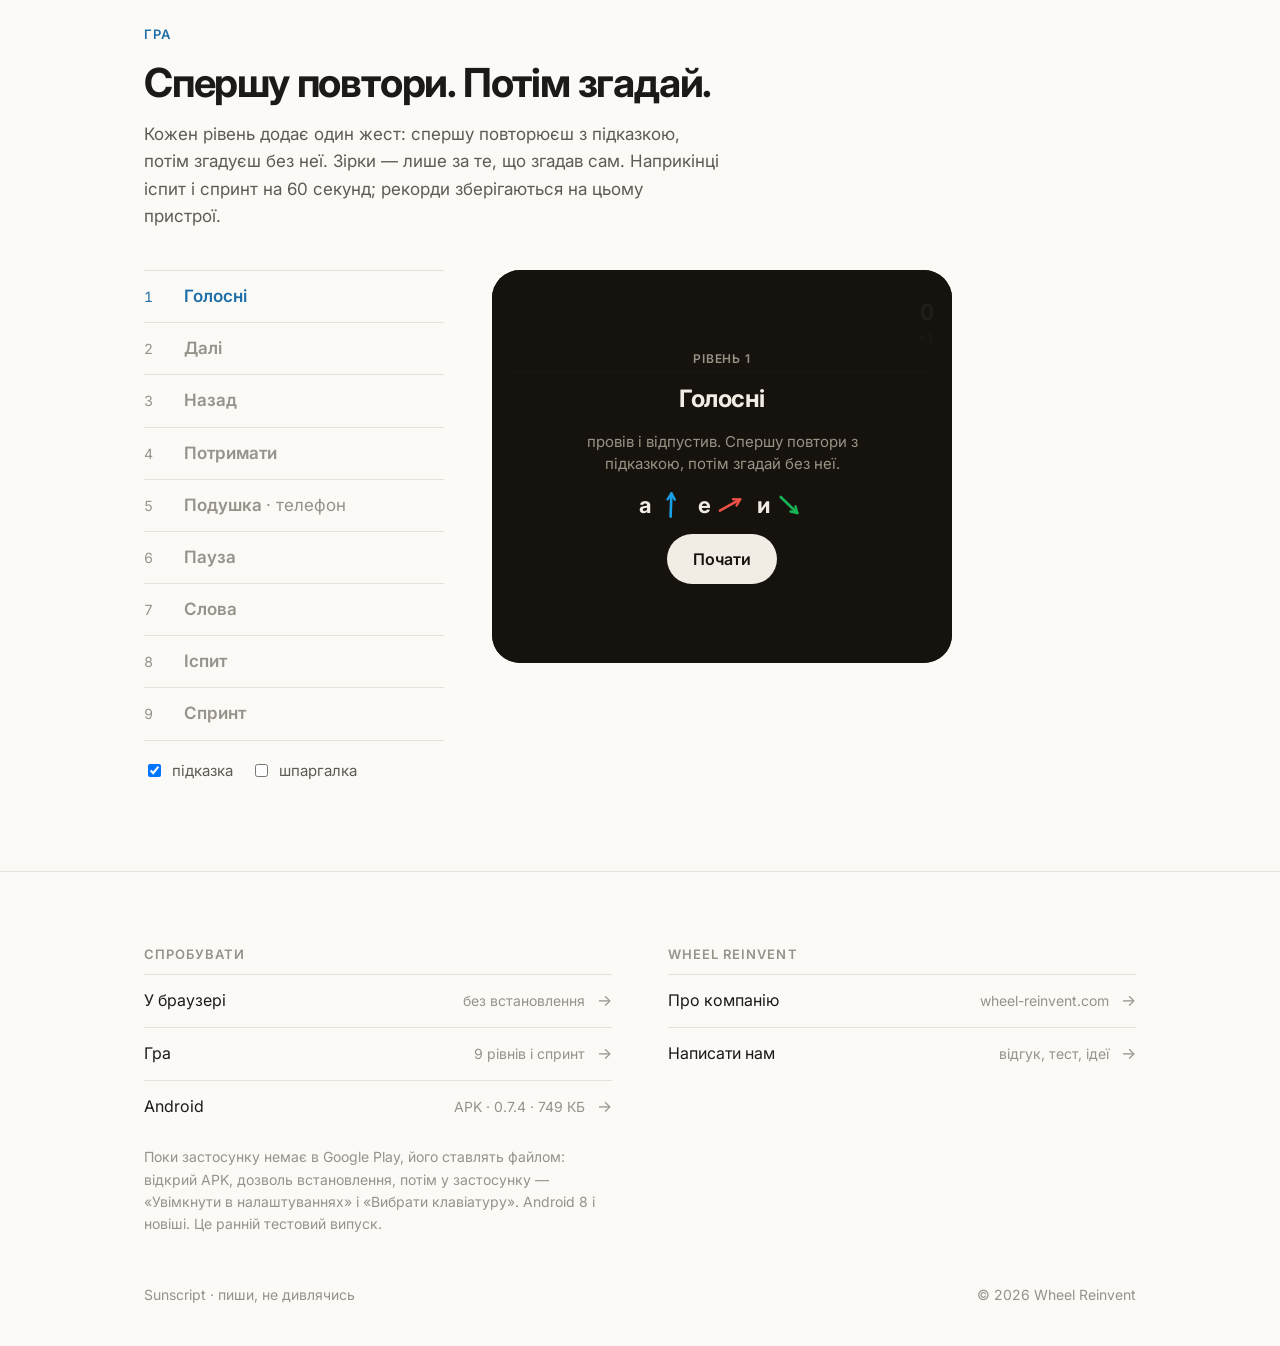
==== commit 5fc6c8a0: "Redesign" ====
--- a/index.html
+++ b/index.html
@@ -1,90 +1,615 @@
 <!doctype html>
-<html lang="en">
+<html lang="uk">
 <head>
 <meta charset="utf-8">
 <meta name="viewport" content="width=device-width, initial-scale=1, viewport-fit=cover">
-<title>Wheel Reinvent</title>
-<meta name="description" content="Wheel Reinvent makes apps for simple everyday things: saying thanks, typing and finding your way without sight, noticing how you feel.">
-<link rel="canonical" href="https://wheel-reinvent.com/">
-<link rel="alternate" hreflang="en" href="https://wheel-reinvent.com/">
-<link rel="alternate" hreflang="uk" href="https://wheel-reinvent.com/uk/">
-<meta property="og:title" content="Wheel Reinvent">
-<meta property="og:description" content="Wheel Reinvent makes apps for simple everyday things: saying thanks, typing and finding your way without sight, noticing how you feel.">
-<meta property="og:url" content="https://wheel-reinvent.com/">
-<meta name="theme-color" content="#F6F4EF">
-<link rel="icon" href="/assets/icon.svg" type="image/svg+xml">
+<title>Sunscript</title>
+<meta name="description" content="Sunscript — клавіатура для письма наосліп: літери пишуться простими жестами по трьох осях великого пальця. Спробуй у браузері, потренуйся в грі, встанови на Android.">
+<link rel="canonical" href="https://wheel-reinvent.com/sunscript/">
+<meta property="og:title" content="Sunscript — пиши, не дивлячись">
+<meta property="og:description" content="Не де натиснути, а як провести. Спробуй клавіатуру в браузері й потренуйся в грі.">
+<meta property="og:url" content="https://wheel-reinvent.com/sunscript/">
+<meta property="og:image" content="https://wheel-reinvent.com/sunscript/logo.jpg">
+<meta name="theme-color" content="#FBFAF7">
+<link rel="icon" href="logo.jpg" type="image/jpeg">
+<script>try{if(localStorage.getItem('theme')==='dark')document.documentElement.dataset.theme='dark'}catch(e){}</script>
+<style>:root{padding-top:env(safe-area-inset-top,0px);padding-bottom:env(safe-area-inset-bottom,0px)} body{margin:0} img{max-width:100%} [hidden]{display:none!important}</style>
 <link rel="preconnect" href="https://fonts.googleapis.com">
-<link rel="preconnect" href="https://fonts.gstatic.com" crossorigin>
-<link href="https://fonts.googleapis.com/css2?family=Inter:wght@400;600;700&display=swap" rel="stylesheet">
-<link rel="stylesheet" href="/assets/site.css">
-<script>document.documentElement.classList.add('js');try{if(localStorage.getItem('theme')==='dark')document.documentElement.dataset.theme='dark'}catch(e){}</script>
-<script src="/assets/site.js" defer></script>
+<link rel="stylesheet" href="https://fonts.googleapis.com/css2?family=Inter:wght@400;600;700&display=swap">
+<style>
+/* Sunscript — сторінка в родині Wheel Reinvent і DzenQ: папір і чорнило, Inter, один акцент.
+   Кольори трьох осей (з малюнка автора) — лише там, де вони щось означають: у жестах. */
+:root{
+  --bg:#FBFAF7; --ink:#1B1A17; --ink-2:#5F5B54; --ink-3:#97928A; --line:#E6E2DA; --ghost:#D8D3C9;
+  --accent:#1E6FA8; --btn:#1B1A17; --btn-ink:#F6F3EC;
+  --pad:#17140F; --padInk:#F1EDE4; --padMuted:#9A9284; --padLine:#332E26; --panel:#1C1914;
+  --axB:#1AA0E8; --axR:#EE5146; --axG:#17B354; --good:#17B354; --bad:#EE5146; --gold:#E3A548;
+  --sans:Inter, system-ui, -apple-system, "Segoe UI", Roboto, sans-serif;
+  color-scheme:light;
+}
+:root[data-theme="dark"]{ --bg:#121315; --ink:#ECE8DF; --ink-2:#A9A69E; --ink-3:#7E7C76; --line:#2B2C2F; --ghost:#3A3B3F; --accent:#7FB8E0; --btn:#ECE8DF; --btn-ink:#121315; color-scheme:dark }
+*,*::before,*::after{box-sizing:border-box}
+html{scroll-behavior:smooth;-webkit-text-size-adjust:100%}
+body{background:var(--bg);color:var(--ink);font-family:var(--sans);font-size:17px;line-height:1.6;overflow-x:hidden;transition:background .3s,color .3s}
+p,h1,h2,h3{margin:0}
+a{color:inherit}
+.wrap{max-width:1040px;margin:0 auto;padding-left:max(24px, env(safe-area-inset-left, 0px));padding-right:max(24px, env(safe-area-inset-right, 0px))}
+@media (max-width:600px){ .wrap{padding-left:max(20px, env(safe-area-inset-left, 0px));padding-right:max(20px, env(safe-area-inset-right, 0px))} }
+
+/* Шапка */
+.nav .wrap{display:flex;align-items:center;gap:16px;height:72px}
+.brand{display:flex;align-items:center;gap:10px;text-decoration:none;font-weight:700;letter-spacing:-.01em;font-size:17px;margin-right:auto}
+.brand img{width:28px;height:28px;border-radius:7px}
+.by{font-size:14px;color:var(--ink-3);text-decoration:none}
+.by:hover{color:var(--ink)}
+.theme{width:36px;height:36px;border-radius:50%;border:0;background:transparent;color:var(--ink-2);display:inline-flex;align-items:center;justify-content:center;cursor:pointer}
+.theme svg{width:18px;height:18px}
+.theme .sun{display:none}
+:root[data-theme="dark"] .theme .sun{display:block}
+:root[data-theme="dark"] .theme .moon{display:none}
+@media (hover:hover){ .theme:hover{color:var(--ink);background:var(--line)} }
+
+/* Перший екран */
+.hero{padding:64px 0 88px;text-align:center}
+.hero .mark{width:96px;height:96px;border-radius:24px;margin:0 auto 32px;display:block}
+:root[data-theme="dark"] .hero .mark{box-shadow:0 0 0 1px var(--line)}
+.hero h1{font-size:clamp(40px,6.4vw,76px);line-height:1.02;letter-spacing:-.035em;font-weight:700;text-wrap:balance}
+.hero p{margin:22px auto 0;color:var(--ink-2);font-size:clamp(17px,1.7vw,20px);max-width:28em;line-height:1.55}
+.hero p b{color:var(--ink);font-weight:600}
+.btns{display:flex;gap:12px;flex-wrap:wrap;justify-content:center;margin-top:36px}
+.btn{display:inline-flex;align-items:center;padding:15px 26px;border-radius:999px;background:var(--btn);color:var(--btn-ink);font-weight:600;text-decoration:none;font-size:16px;border:0;cursor:pointer;font-family:inherit;transition:transform .15s}
+.btn:hover{transform:translateY(-1px)}
+.btn.ghost{background:none;color:var(--ink);box-shadow:inset 0 0 0 1px var(--ghost)}
+.btn:focus-visible,.lvl:focus-visible,.theme:focus-visible{outline:2px solid var(--accent);outline-offset:3px}
+
+/* Розділи */
+section.part{padding:88px 0;border-top:1px solid var(--line)}
+.label{font-size:13px;font-weight:600;letter-spacing:.06em;text-transform:uppercase;color:var(--accent);margin-bottom:16px}
+.part h2{font-size:clamp(28px,3.4vw,40px);line-height:1.1;letter-spacing:-.03em;font-weight:700;max-width:18em;text-wrap:balance}
+.part .lead{margin-top:16px;color:var(--ink-2);max-width:34em}
+
+.axes{display:grid;grid-template-columns:minmax(0,1fr) minmax(0,1fr);gap:48px;align-items:center;margin-top:40px}
+.axes svg{width:100%;max-width:340px;justify-self:center;display:block}
+.axes dl{margin:0;display:grid;gap:0}
+.axes dl>div{display:grid;grid-template-columns:40px 1fr;gap:14px;padding:14px 0;border-top:1px solid var(--line)}
+.axes dt{margin:0}.axes dd{margin:0;color:var(--ink-2)}.axes dd b{color:var(--ink);font-weight:600}
+.sw{display:block;width:40px;height:4px;border-radius:2px;margin-top:12px}
+@media (max-width:760px){ .axes{grid-template-columns:1fr;gap:24px} }
+
+.kinds{display:grid;grid-template-columns:repeat(3,minmax(0,1fr));gap:0 40px;margin-top:40px}
+.kind{display:grid;grid-template-columns:56px 1fr;gap:4px 16px;align-items:center;padding:18px 0;border-top:1px solid var(--line)}
+.kind .g{grid-row:span 2;width:56px;height:56px;border-radius:14px;background:var(--pad);display:grid;place-items:center}
+.kind h3{font-size:16px;font-weight:600}
+.kind .ex{color:var(--ink-2);font-size:15px;line-height:1.4}
+.kind .ex b{color:var(--ink);font-weight:700;font-size:17px}
+@media (max-width:860px){ .kinds{grid-template-columns:repeat(2,minmax(0,1fr))} }
+@media (max-width:540px){ .kinds{grid-template-columns:1fr} }
+.pair{display:grid;grid-template-columns:1fr 1fr;gap:0 40px;margin-top:32px}
+.pair>div{padding:18px 0;border-top:1px solid var(--line);min-width:0}
+.pair h3{font-size:16px;font-weight:600;margin-bottom:6px}
+.pair p{color:var(--ink-2);font-size:16px}
+@media (max-width:700px){ .pair{grid-template-columns:1fr} }
+
+/* Пристрій: темна площадка, як сама клавіатура */
+.device{background:var(--pad);color:var(--padInk);border-radius:28px;overflow:hidden;margin:40px auto 0;max-width:460px}
+.screen{padding:16px 18px;min-height:64px;border-bottom:1px solid var(--padLine);display:flex;gap:10px;align-items:flex-start}
+.screen .txt{flex:1;min-width:0;font-size:20px;line-height:1.35;font-weight:500;word-break:break-word;white-space:pre-wrap}
+.screen .txt::after{content:'';display:inline-block;width:2px;height:1.1em;background:var(--axB);vertical-align:-3px;margin-left:1px;animation:blink 1s steps(1) infinite}
+@keyframes blink{50%{opacity:0}}
+.screen .sbtn{flex:none;border:0;background:transparent;color:var(--padMuted);font:500 14px var(--sans);padding:6px 4px;cursor:pointer}
+.screen .sbtn:hover{color:var(--padInk)}
+.status{display:flex;justify-content:space-between;gap:8px;padding:10px 18px 0;font-size:13px;color:var(--padMuted);min-height:30px}
+.status .res{color:var(--padInk)}
+.status .svc{color:var(--gold)}
+.padzone{position:relative;touch-action:none;user-select:none;-webkit-user-select:none}
+.padzone canvas{display:block;width:100%;height:100%}
+.sandbox .padzone{height:280px}
+.cheat{display:grid;grid-template-columns:repeat(6,minmax(0,1fr));gap:2px 0;padding:10px 6px 14px;background:var(--panel);border-top:1px solid var(--padLine);pointer-events:none}
+.cheat .c{display:flex;align-items:center;justify-content:center;gap:2px;height:38px;font-weight:600;font-size:17px;color:var(--padInk)}
+.cheat .c.hit{background:rgba(255,255,255,.07);border-radius:10px}
+
+/* Гра */
+.game-grid{display:grid;grid-template-columns:minmax(0,300px) minmax(0,1fr);gap:48px;align-items:start;margin-top:40px}
+.game-grid .device{margin:0}
+@media (max-width:860px){ .game-grid{grid-template-columns:1fr;gap:28px} .game-grid .device{margin:0 auto;width:100%} }
+.levels{display:grid;margin:0}
+.lvl{appearance:none;border:0;border-top:1px solid var(--line);background:none;color:var(--ink);font:inherit;text-align:left;display:grid;grid-template-columns:28px 1fr auto;gap:2px 12px;align-items:baseline;padding:12px 0;cursor:pointer}
+.lvl:last-child{border-bottom:1px solid var(--line)}
+.lvl .n{color:var(--ink-3);font-size:14px;font-variant-numeric:tabular-nums}
+.lvl b{font-weight:600}
+.lvl .stars{color:var(--gold);letter-spacing:2px;font-size:14px;min-width:3.6em;text-align:right}
+.lvl .rec{grid-column:2 / 4;color:var(--ink-3);font-size:13px;font-variant-numeric:tabular-nums}
+.lvl[aria-pressed="true"] b{color:var(--accent)}
+.lvl[aria-pressed="true"] .n{color:var(--accent)}
+.lvl:disabled{cursor:not-allowed;color:var(--ink-3)}
+@media (hover:hover){ .lvl:not(:disabled):hover b{color:var(--accent)} }
+.game .stage{display:grid;grid-template-columns:auto 1fr auto;align-items:center;gap:14px;padding:18px 18px 6px}
+.game .word{font-weight:700;font-size:clamp(34px,7vw,48px);line-height:1;letter-spacing:.01em;text-align:center;min-width:0;word-break:break-word}
+.game .word span{color:var(--padMuted)}
+.game .word span.done{color:var(--good)}
+.game .word span.cur{color:var(--padInk);text-decoration:underline;text-decoration-thickness:3px;text-underline-offset:8px}
+.game .hint{width:68px;height:68px;border-radius:16px;background:#0F0D0A;display:grid;place-items:center;transition:opacity .2s}
+.game .score{font-size:13px;line-height:1.5;color:var(--padMuted);text-align:right;font-variant-numeric:tabular-nums}
+.game .score b{font-size:22px;color:var(--padInk)}
+.game .bar{height:3px;background:var(--padLine);margin:8px 18px 0;border-radius:2px;overflow:hidden}
+.game .bar i{display:block;height:100%;width:0;background:var(--axB);transition:width .25s}
+.game .padzone{height:260px}
+.game .fb{position:absolute;left:0;right:0;top:12px;text-align:center;font-weight:700;font-size:18px;pointer-events:none;opacity:0;transition:opacity .25s}
+.game .fb.show{opacity:1}
+.shake{animation:shake .32s}
+@keyframes shake{20%{transform:translateX(-8px)}40%{transform:translateX(7px)}60%{transform:translateX(-5px)}80%{transform:translateX(3px)}}
+.over{position:absolute;inset:0;background:rgba(23,20,15,.95);display:grid;place-items:center;text-align:center;padding:24px}
+.over[hidden]{display:none}
+.over .card{display:grid;gap:12px;justify-items:center;max-width:320px}
+.over .eyebrow{font-size:12px;font-weight:600;letter-spacing:.08em;text-transform:uppercase;color:var(--padMuted)}
+.over h3{font-size:24px;letter-spacing:-.02em}
+.over .big{font-size:36px;color:var(--gold);letter-spacing:6px}
+.over p{color:var(--padMuted);font-size:15px;line-height:1.5}
+.over .row{display:flex;gap:10px;flex-wrap:wrap;justify-content:center}
+.over .btn{background:var(--padInk);color:var(--pad)}
+.over .btn.ghost{background:none;color:var(--padInk);box-shadow:inset 0 0 0 1px #4A4438}
+.gamebox{position:relative}
+.opts{display:flex;gap:18px;flex-wrap:wrap;margin-top:18px;color:var(--ink-2);font-size:15px}
+.opts label{display:flex;gap:8px;align-items:center;cursor:pointer}
+@media (prefers-reduced-motion:reduce){ html{scroll-behavior:auto} .shake{animation:none} .screen .txt::after{animation:none} .btn{transition:none} }
+
+/* Унизу, тихо: посилання */
+.more{border-top:1px solid var(--line);padding:72px 0 40px}
+.more .cols{display:grid;grid-template-columns:1fr 1fr;gap:0 56px}
+.more h3{font-size:13px;font-weight:600;letter-spacing:.08em;text-transform:uppercase;color:var(--ink-3);padding-bottom:10px}
+.more ul{list-style:none;margin:0;padding:0}
+.more li a{display:flex;align-items:baseline;gap:12px;padding:13px 0;border-top:1px solid var(--line);text-decoration:none;font-size:16px}
+.more li a span{margin-left:auto;color:var(--ink-3);font-size:14px;text-align:right}
+.more li a::after{content:"→";color:var(--ink-3)}
+@media (hover:hover){ .more li a:hover,.more li a:hover::after{color:var(--accent)} }
+.more .fine{margin-top:14px;color:var(--ink-3);font-size:14px;max-width:34em}
+.foot{margin-top:48px;display:flex;justify-content:space-between;gap:16px;flex-wrap:wrap;font-size:14px;color:var(--ink-3)}
+.foot a{text-decoration:none}.foot a:hover{color:var(--ink)}
+@media (max-width:720px){ .more .cols{grid-template-columns:1fr;gap:36px} }
+</style>
+
 </head>
 <body>
-
-<header class="nav">
-  <div class="wrap">
-    <a class="brand" href="/"><svg viewBox="0 0 24 24" fill="none" aria-hidden="true"><circle cx="12" cy="12" r="10.5" stroke="currentColor" stroke-width="2"/><g stroke="currentColor" stroke-width="1.5"><line x1="12.00" y1="22.50" x2="12.00" y2="1.50"/><line x1="21.09" y1="17.25" x2="2.91" y2="6.75"/><line x1="2.91" y1="17.25" x2="21.09" y2="6.75"/></g><circle cx="12" cy="12" r="2.6" style="fill:var(--accent)"/></svg>Wheel Reinvent</a>
-    <nav class="links"><a href="#products">Products</a><a href="#contact">Contact</a></nav>
-    <div class="lang"><a href="/uk/" hreflang="uk" lang="uk">UA</a><span>·</span><span class="on">EN</span></div>
-    <button class="theme" type="button" aria-label="Dark mode" title="Dark mode"><svg class="moon" viewBox="0 0 24 24" fill="none" stroke="currentColor" stroke-width="2" stroke-linecap="round" stroke-linejoin="round" aria-hidden="true"><path d="M21 12.8A9 9 0 1 1 11.2 3a7 7 0 0 0 9.8 9.8z"/></svg><svg class="sun" viewBox="0 0 24 24" fill="none" stroke="currentColor" stroke-width="2" stroke-linecap="round" aria-hidden="true"><circle cx="12" cy="12" r="4"/><path d="M12 2v2M12 20v2M4.9 4.9l1.4 1.4M17.7 17.7l1.4 1.4M2 12h2M20 12h2M4.9 19.1l1.4-1.4M17.7 6.3l1.4-1.4"/></svg></button>
-  </div>
-</header>
-
-<main>
-  <section class="hero">
-    <div class="wrap">
-      <h1>We make apps for <em>simple everyday things</em>.</h1>
-      <p class="lead">Saying thanks so that it stays. Typing and finding your way without sight. Noticing how you really feel. Wheel Reinvent makes simple tools for these.</p>
+<header class="nav"><div class="wrap">
+  <a class="brand" href="#top"><img src="logo.jpg" alt="">Sunscript</a>
+  <a class="by" href="/uk/">Wheel Reinvent</a>
+  <button class="theme" type="button" aria-label="Темна тема" title="Темна тема"><svg class="moon" viewBox="0 0 24 24" fill="none" stroke="currentColor" stroke-width="2" stroke-linecap="round" stroke-linejoin="round" aria-hidden="true"><path d="M21 12.8A9 9 0 1 1 11.2 3a7 7 0 0 0 9.8 9.8z"/></svg><svg class="sun" viewBox="0 0 24 24" fill="none" stroke="currentColor" stroke-width="2" stroke-linecap="round" aria-hidden="true"><circle cx="12" cy="12" r="4"/><path d="M12 2v2M12 20v2M4.9 4.9l1.4 1.4M17.7 17.7l1.4 1.4M2 12h2M20 12h2M4.9 19.1l1.4-1.4M17.7 6.3l1.4-1.4"/></svg></button>
+</div></header>
+
+<main id="top">
+  <section class="hero"><div class="wrap">
+    <img class="mark" src="logo.jpg" alt="Три лінії, які великий палець малює найлегше">
+    <h1>Пиши, не дивлячись.</h1>
+    <p><b>Не де натиснути, а як провести.</b> Три лінії великого пальця, шість напрямків — і вся українська абетка. Однаковий жест завжди дає ту саму літеру.</p>
+    <div class="btns"><a class="btn" href="#try">Спробувати</a><a class="btn ghost" href="#game">Гра</a><a class="btn ghost" href="sunscript.apk">Android</a></div>
+  </div></section>
+
+  <section class="part" id="how"><div class="wrap">
+    <div class="label">Як це працює</div>
+    <h2>Три лінії, шість напрямків.</h2>
+    <p class="lead">Де саме на екрані провести — неважливо. Довжина й швидкість теж. Важить напрям і те, що палець робить по дорозі.</p>
+    <div class="axes">
+      <div id="starSvg"></div>
+      <dl>
+        <div><dt><span class="sw" style="background:var(--axB)"></span></dt><dd><b>Синя</b> — майже вертикаль. Вгору <b>а</b>, вниз <b>і</b>.</dd></div>
+        <div><dt><span class="sw" style="background:var(--axR)"></span></dt><dd><b>Червона</b> — полога, як «/». Вгору-праворуч <b>е</b>, вниз-ліворуч <b>о</b>.</dd></div>
+        <div><dt><span class="sw" style="background:var(--axG)"></span></dt><dd><b>Зелена</b> — навскіс, як «\». Вгору-ліворуч <b>у</b>, вниз-праворуч <b>и</b>.</dd></div>
+      </dl>
     </div>
-  </section>
-
-  <section class="products" id="products">
-    <div class="wrap">
-      <div class="label">Our products</div>
-      <a class="feature reveal" href="https://dzenq.com/">
-        <div>
-          <div class="name"><svg viewBox="75 40 1000 880" fill="none" aria-hidden="true"><defs><linearGradient id="b" x1="140" y1="160" x2="760" y2="560" gradientUnits="userSpaceOnUse"><stop stop-color="#FFCF7A"/><stop offset="1" stop-color="#F6A85C"/></linearGradient><linearGradient id="f" x1="330" y1="720" x2="930" y2="540" gradientUnits="userSpaceOnUse"><stop stop-color="#86E1D0"/><stop offset="1" stop-color="#4CC3B2"/></linearGradient></defs><rect x="140" y="160" width="620" height="400" rx="90" stroke="url(#b)" stroke-width="56"/><rect x="390" y="380" width="620" height="400" rx="90" stroke="url(#f)" stroke-width="56" transform="rotate(14 700 580)"/></svg><b>Dzen<span>Q</span></b><span class="state">Beta · live</span></div>
-          <p>A thank-you with your signature that nobody can forge or take back. It stays with the person for good, and it can open doors: a discount, a way in, a private chat.</p>
+  </div></section>
+
+  <section class="part"><div class="wrap">
+    <div class="label">Шість жестів</div>
+    <h2>Провів і відпустив — голосна. Решта — приголосні.</h2>
+    <p class="lead">Ось усі шість на синій лінії вгору. На інших лініях так само.</p>
+    <div class="kinds" id="kinds"></div>
+    <div class="pair">
+      <div><h3>Тапи</h3><p>Тап — пробіл. Довгий тап — стерти. Подвійний тап, потім рух — команда: ↑ велика, ↓ Enter, ↗ символи, ↙ стерти слово, ↘ мова.</p></div>
+      <div><h3>Двома руками</h3><p>Хто торкнувся першим — той перший такт. Тап, потім лінія — пауза. Лінія, потім тап — потримати. Дві лінії в один бік — далі, у протилежні — назад.</p></div>
+    </div>
+  </div></section>
+
+  <section class="part" id="try"><div class="wrap">
+    <div class="label">Спробувати</div>
+    <h2>Без встановлення, прямо тут.</h2>
+    <p class="lead">Проводь пальцем або мишкою по темному полю. Внизу — абетка: біля кожної літери її жест.</p>
+    <div class="device sandbox">
+      <div class="screen"><div class="txt" id="sbText"></div><button class="sbtn" type="button" id="sbClear">Очистити</button></div>
+      <div class="status"><span class="res" id="sbRes">проведи пальцем</span><span class="svc" id="sbSvc"></span></div>
+      <div class="padzone" id="sbPad"><canvas></canvas></div>
+      <div class="cheat" id="sbCheat"></div>
+    </div>
+  </div></section>
+
+  <section class="part" id="game"><div class="wrap">
+    <div class="label">Гра</div>
+    <h2>Спершу повтори. Потім згадай.</h2>
+    <p class="lead">Кожен рівень додає один жест: спершу повторюєш з підказкою, потім згадуєш без неї. Зірки — лише за те, що згадав сам. Наприкінці іспит і спринт на 60 секунд; рекорди зберігаються на цьому пристрої.</p>
+    <div class="game-grid">
+      <div>
+        <div class="levels" id="levels"></div>
+        <div class="opts"><label><input type="checkbox" id="optHint" checked> підказка</label><label><input type="checkbox" id="optCheat"> шпаргалка</label></div>
+      </div>
+      <div>
+        <div class="device game gamebox" id="gameBox">
+          <div class="stage">
+            <div class="hint" id="gHint" aria-label="підказка"></div>
+            <div class="word" id="gWord" aria-live="polite"></div>
+            <div class="score"><b id="gScore">0</b><br><span id="gCombo">×1</span></div>
+          </div>
+          <div class="bar"><i id="gBar"></i></div>
+          <div class="status"><span class="res" id="gRes">&nbsp;</span><span id="gCount"></span></div>
+          <div class="padzone" id="gPad"><canvas></canvas><div class="fb" id="gFb"></div></div>
+          <div class="over" id="gOver"><div class="card" id="gOverCard"></div></div>
         </div>
-        <span class="go">Go to dzenq.com</span>
-      </a>
-
-      <a class="feature reveal" href="/sunscript/">
-        <div>
-          <div class="name"><img src="/sunscript/logo.jpg" alt=""><b>Sunscript</b><span class="state">Beta · try it online</span></div>
-          <p>A keyboard for typing without looking. Letters are simple strokes anywhere on the screen, for blind people and for anyone typing on the go. Try it in the browser and learn it in a game.</p>
-        </div>
-        <span class="go">Try Sunscript</span>
-      </a>
-
-      <div class="next reveal">
-        <div class="label">Coming next</div>
-        <div class="list">
-          <div class="item"><h3>Vis2Sound</h3><p>A navigator for blind people. The camera films the way ahead, and the app turns the video into stereo sound you can find your way by.</p></div>
-          <div class="item"><h3>Tektonika</h3><p>A journal that reads your state. You write, and it shows how your mood and energy change over time.</p></div>
-        </div>
+        <div class="device" id="gCheatWrap" hidden style="margin-top:12px"><div class="cheat" id="gCheat"></div></div>
       </div>
     </div>
-  </section>
-
-  <section class="contact" id="contact">
-    <div class="wrap">
-      <div>
-        <h2>Want to test something, work with us or support us?</h2>
-        <p>Write to us. We answer personally.</p>
-      </div>
-      <a class="btn" href="mailto:liubomyr.ivanitskyi@gmail.com">Write to us</a>
+  </div></section>
+</main>
+
+<footer class="more" id="get"><div class="wrap">
+  <div class="cols">
+    <div>
+      <h3>Спробувати</h3>
+      <ul>
+        <li><a href="#try">У браузері<span>без встановлення</span></a></li>
+        <li><a href="#game">Гра<span>9 рівнів і спринт</span></a></li>
+        <li><a href="sunscript.apk">Android<span>APK · 0.7.4 · 749 КБ</span></a></li>
+      </ul>
+      <p class="fine">Поки застосунку немає в Google Play, його ставлять файлом: відкрий APK, дозволь встановлення, потім у застосунку — «Увімкнути в налаштуваннях» і «Вибрати клавіатуру». Android 8 і новіші. Це ранній тестовий випуск.</p>
     </div>
-  </section>
-</main>
-
-<footer>
-  <div class="wrap">
-    <span>© 2026 Wheel Reinvent · Why the name? Because reinventing the wheel is nothing to be afraid of.</span>
-    <a href="mailto:liubomyr.ivanitskyi@gmail.com">liubomyr.ivanitskyi@gmail.com</a>
+    <div>
+      <h3>Wheel Reinvent</h3>
+      <ul>
+        <li><a href="/uk/">Про компанію<span>wheel-reinvent.com</span></a></li>
+        <li><a href="mailto:liubomyr.ivanitskyi@gmail.com?subject=Sunscript">Написати нам<span>відгук, тест, ідеї</span></a></li>
+      </ul>
+    </div>
   </div>
-</footer>
-
+  <div class="foot"><span>Sunscript · пиши, не дивлячись</span><span>© 2026 Wheel Reinvent</span></div>
+</div></footer>
+
+<script>
+try{ if(localStorage.getItem('theme')==='dark') document.documentElement.dataset.theme='dark'; }catch(e){}
+document.querySelector('.theme').addEventListener('click',function(){
+  var dark=document.documentElement.dataset.theme!=='dark';
+  if(dark) document.documentElement.dataset.theme='dark'; else delete document.documentElement.dataset.theme;
+  try{ localStorage.setItem('theme', dark?'dark':'light'); }catch(e){}
+});
+</script>
+<script id="engine">
+// ── Розпізнавач зірки (той самий, що в клавіатурі; паритет перевірено на записаних штрихах) ──
+var CFG={axRed:29, axBlue:88, axGreen:136, axTol:25, dipPct:35, edgePct:12, endPct:100, starPause:65, padThr:95, backPct:12};
+var DIRS=['U','NE','SE','D','SW','NW'];
+var OPP={U:'D',D:'U',NE:'SW',SW:'NE',NW:'SE',SE:'NW'};
+var ARROW={U:'↑',NE:'↗',SE:'↘',D:'↓',SW:'↙',NW:'↖'};
+function starAngles(){ var r=CFG.axRed,b=CFG.axBlue,g=CFG.axGreen; return {NE:r,SW:r+180,U:b,D:b+180,NW:g,SE:g+180}; }
+function angOf(dx,dy){ var a=Math.atan2(-dy,dx)*180/Math.PI; return (a+360)%360; }
+function angDist(a,b){ var d=Math.abs(a-b)%360; return d>180?360-d:d; }
+function nearestDir(dx,dy){ var A=starAngles(), a=angOf(dx,dy), best=null, bd=999;
+  DIRS.forEach(function(k){ var d=angDist(a,A[k]); if(d<bd){bd=d;best=k;} }); return {dir:best, off:bd, ang:a}; }
+function starSegs(P){
+  var steps=[], anc=0;
+  for(var i=1;i<P.length;i++){ var dx=P[i].x-P[anc].x, dy=P[i].y-P[anc].y; if(Math.hypot(dx,dy)<16) continue; steps.push({d:nearestDir(dx,dy).dir,i0:anc,i1:i}); anc=i; }
+  function runs(a){ var r=[]; a.forEach(function(x){ var l=r[r.length-1]; if(l&&l.d===x.d){ l.n+=x.n||1; l.i1=x.i1; } else r.push({d:x.d,n:x.n||1,i0:x.i0,i1:x.i1}); }); return r; }
+  var r=runs(steps);
+  if(r.length>1&&steps.length>=3){ var keep=r.filter(function(x){return x.n>1;}); if(keep.length) r=runs(keep); }
+  var merged=[];
+  r.forEach(function(x){ var l=merged[merged.length-1]; if(l&&x.d!==OPP[l.d]){ l.i1=x.i1; l.n+=x.n; } else merged.push({d:x.d,n:x.n,i0:x.i0,i1:x.i1}); });
+  return merged.map(function(x){ var nd=nearestDir(P[x.i1].x-P[x.i0].x, P[x.i1].y-P[x.i0].y); return {d:nd.dir, off:nd.off, ang:nd.ang}; });
+}
+function analyze(P){
+  var p0=P[0], pN=P[P.length-1], dist=Math.hypot(pN.x-p0.x,pN.y-p0.y);
+  var cum=[0]; for(var q=1;q<P.length;q++) cum.push(cum[q-1]+Math.hypot(P[q].x-P[q-1].x,P[q].y-P[q-1].y));
+  var path=cum[P.length-1], far=0; P.forEach(function(q){ far=Math.max(far,Math.hypot(q.x-p0.x,q.y-p0.y)); });
+  var retPct= far>0?(far-dist)/far*100:0, dur=pN.t-p0.t;
+  function lowIdx(t){ var lo=0; while(lo<P.length-1&&P[lo+1].t<=t) lo++; return lo; }
+  function distAt(t){ var lo=lowIdx(t); if(lo>=P.length-1) return cum[P.length-1]; var a0=P[lo].t,a1=P[lo+1].t; return a1>a0? cum[lo]+(cum[lo+1]-cum[lo])*(t-a0)/(a1-a0) : cum[lo]; }
+  function posAt(t){ var lo=lowIdx(t); if(lo>=P.length-1) return [pN.x,pN.y]; var a0=P[lo].t,a1=P[lo+1].t,f=a1>a0?(t-a0)/(a1-a0):0; return [P[lo].x+(P[lo+1].x-P[lo].x)*f, P[lo].y+(P[lo+1].y-P[lo].y)*f]; }
+  var bins=[];
+  for(var tt=p0.t; tt<pN.t; tt+=16){ var ta=Math.max(p0.t,tt-16), tb=Math.min(pN.t,tt+32), A=posAt(ta), B=posAt(tb); bins.push(Math.hypot(B[0]-A[0],B[1]-A[1])/Math.max(1,tb-ta)*1000); }
+  var sm=bins.map(function(v,i){ var a=i>0?bins[i-1]:v, c=i<bins.length-1?bins[i+1]:v; return (a+v+c)/3; });
+  var peak=sm.length?Math.max.apply(null,sm):0, thr=peak*CFG.dipPct/100, edge=peak*CFG.edgePct/100;
+  var sIdx=sm.findIndex(function(v){return v>edge;}), eIdx=-1; for(var z=sm.length-1;z>=0;z--){ if(sm[z]>edge){eIdx=z;break;} }
+  if(sIdx<0){ sIdx=0; eIdx=Math.max(0,sm.length-1); }
+  var startDwell=Math.min(dur,sIdx*16), endDwell=Math.max(0,dur-(eIdx+1)*16), moveMs=Math.max(16,dur-startDwell-endDwell);
+  var dips=[];
+  if(sm.length){ var t0=p0.t+startDwell, t1=pN.t-endDwell, dTotal=Math.max(1,distAt(t1)-distAt(t0)), inDip=false, dStart=0;
+    for(var i2=sIdx;i2<=eIdx;i2++){ var low=sm[i2]<thr; if(low&&!inDip){inDip=true;dStart=i2;}
+      if((!low||i2===eIdx)&&inDip){ inDip=false; var before=distAt(p0.t+dStart*16)-distAt(t0), after=distAt(t1)-distAt(p0.t+i2*16);
+        if(before>dTotal*0.2&&after>dTotal*0.2) dips.push(before/dTotal); } } }
+  var wMax=0; P.forEach(function(q){ if(q.w>wMax) wMax=q.w; });
+  return {dist:dist,path:path,dur:dur,startPct:startDwell/moveMs*100,endPct:endDwell/moveMs*100,retPct:retPct,dips:dips,wMax:wMax,star:starSegs(P)};
+}
+// Результат: 'tap' | '?' | {d, k}; k: '' відпустити, '>' далі, '<' назад, 'H' потримати, '*' подушкою, 'P' пауза
+function classify(a){
+  if(a.dist<12&&a.path<40) return 'tap';
+  var segs=a.star; if(!segs.length) return 'tap';
+  var f=segs[0]; if(f.off>CFG.axTol) return '?';
+  if(a.startPct>=CFG.starPause) return {d:f.d,k:'P'};
+  if(a.wMax>=CFG.padThr) return {d:f.d,k:'*'};
+  var k='';
+  if(segs.length>=2){ if(segs[1].d===OPP[f.d]) k='<'; else return '?'; }
+  else if(a.retPct>=CFG.backPct) k='<';
+  else if(a.dips.length>=1) k='>';
+  else if(a.endPct>=CFG.endPct) k='H';
+  return {d:f.d,k:k};
+}
+function chord(a1,a2){
+  var t1=a1.dist<12&&a1.path<40, t2=a2.dist<12&&a2.path<40;
+  function dirOf(a){ var f=a.star[0]; return f&&f.off<=CFG.axTol? f.d : null; }
+  if(t1&&t2) return '?';
+  if(t1){ var d=dirOf(a2); return d?{d:d,k:'P'}:'?'; }
+  if(t2){ var e=dirOf(a1); return e?{d:e,k:'H'}:'?'; }
+  var d1=dirOf(a1), d2=dirOf(a2); if(!d1||!d2) return '?';
+  if(d2===d1) return {d:d1,k:'>'}; if(d2===OPP[d1]) return {d:d1,k:'<'}; return '?';
+}
+// Абетка E10: напрямок — місце в роті; далі/назад — вибухова пара; потримати/пауза — протяжна; подушка — м'якість.
+var LAY={
+  uk:{U:'а б п в я ф',NE:'е д т з є с',SE:'и ч щ ж ь ш',D:'і ґ к г ї х',SW:'о м н л й р',NW:"у ц ' , ю ."},
+  sym:{U:'. , ! ? # <',NE:'1 2 3 4 $ >',SE:'5 6 7 8 % [',D:'9 0 - : & ]',SW:"' \" ( ) * {",NW:'@ + = / _ }'}
+};
+var KINDS=['','>','<','H','*','P'];
+function charOf(r,layer){ if(!r||typeof r!=='object') return null; return LAY[layer||'uk'][r.d].split(' ')[KINDS.indexOf(r.k)]; }
+function whereOf(ch,layer){ var L=LAY[layer||'uk']; for(var d in L){ var i=L[d].split(' ').indexOf(ch); if(i>=0) return {d:d,k:KINDS[i]}; } return null; }
+</script>
+
+<script>
+(function(){
+  var ABC="а б в г ґ д е є ж з и і ї й к л м н о п р с т у ф х ц ч ш щ ь ю я ' , .".split(' ');
+  var ABC_SYM="1 2 3 4 5 6 7 8 9 0 . , ! ? - : ' \" ( ) [ ] { } < > @ # $ % & * _ + = /".split(' ');
+  var AXC={U:'var(--axB)',D:'var(--axB)',NE:'var(--axR)',SW:'var(--axR)',NW:'var(--axG)',SE:'var(--axG)'};
+  var KLABEL={'':'провів і відпустив','>':'далі: пригальмував і ще раз туди ж','<':'назад: повернувся тією ж лінією','H':'потримав у кінці','*':'подушкою пальця','P':'постояв на старті, потім провів'};
+  var KNAME={'':'Відпустити','>':'Далі','<':'Назад','H':'Потримати','*':'Подушка','P':'Пауза'};
+  function esc(s){ return String(s).replace(/&/g,'&amp;').replace(/</g,'&lt;').replace(/"/g,'&quot;'); }
+  function storeGet(k,d){ try{ var v=localStorage.getItem(k); return v?JSON.parse(v):d; }catch(e){ return d; } }
+  function storeSet(k,v){ try{ localStorage.setItem(k,JSON.stringify(v)); }catch(e){} }
+
+  // ── Малюнки жестів (наконечник — напрям; кружок — постояв; два наконечники — далі; пуста стрілка — подушка) ──
+  function vec(d){ var a=starAngles()[d]*Math.PI/180; return [Math.cos(a),-Math.sin(a)]; }
+  function arrowHead(x,y,ux,uy,col,sz){ sz=sz||6; var px=-uy,py=ux;
+    return '<path d="M'+(x-ux*sz+px*sz*0.6).toFixed(1)+' '+(y-uy*sz+py*sz*0.6).toFixed(1)+' L'+x.toFixed(1)+' '+y.toFixed(1)+' L'+(x-ux*sz-px*sz*0.6).toFixed(1)+' '+(y-uy*sz-py*sz*0.6).toFixed(1)+'" fill="none" stroke="'+col+'" stroke-width="2.4" stroke-linecap="round" stroke-linejoin="round"/>'; }
+  function seg(x1,y1,x2,y2,col,w){ return '<line x1="'+x1.toFixed(1)+'" y1="'+y1.toFixed(1)+'" x2="'+x2.toFixed(1)+'" y2="'+y2.toFixed(1)+'" stroke="'+col+'" stroke-width="'+(w||2.6)+'" stroke-linecap="round"/>'; }
+  function glyph(d,kind,size){
+    size=size||44; var h=size/2, L=size*0.34, b=Math.max(4.5,size*0.13), col=AXC[d], out='<svg width="'+size+'" height="'+size+'" viewBox="'+(-h)+' '+(-h)+' '+size+' '+size+'" aria-hidden="true">';
+    var u=vec(d), px=-u[1], py=u[0], sx=-u[0]*L, sy=-u[1]*L, ex=u[0]*L, ey=u[1]*L;
+    function ring(x,y,r){ return '<circle cx="'+x.toFixed(1)+'" cy="'+y.toFixed(1)+'" r="'+r.toFixed(1)+'" fill="none" stroke="'+col+'" stroke-width="1.8"/>'; }
+    function P2(x,y){ return x.toFixed(1)+' '+y.toFixed(1); }
+    if(kind==='*'){ var w=3.2, hw=b+1.5, bx=ex-u[0]*7, by=ey-u[1]*7;
+      out+='<path d="M'+P2(sx+px*w,sy+py*w)+' L'+P2(bx+px*w,by+py*w)+' L'+P2(bx+px*hw,by+py*hw)+' L'+P2(ex+u[0]*2,ey+u[1]*2)+' L'+P2(bx-px*hw,by-py*hw)+' L'+P2(bx-px*w,by-py*w)+' L'+P2(sx-px*w,sy-py*w)+' Z" fill="none" stroke="'+col+'" stroke-width="1.7" stroke-linejoin="round"/>'; }
+    else if(!kind) out+=seg(sx,sy,ex,ey,col)+arrowHead(ex,ey,u[0],u[1],col);
+    else if(kind==='P'){ var cx0=sx+u[0]*2, cy0=sy+u[1]*2; out+=ring(cx0,cy0,3.4)+seg(cx0+u[0]*3.4,cy0+u[1]*3.4,ex,ey,col)+arrowHead(ex,ey,u[0],u[1],col); }
+    else if(kind==='>') out+=seg(sx,sy,ex,ey,col)+arrowHead(u[0]*2,u[1]*2,u[0],u[1],col)+arrowHead(ex,ey,u[0],u[1],col);
+    else if(kind==='<') out+=seg(sx,sy,ex,ey,col)+arrowHead(ex,ey,u[0],u[1],col)+arrowHead(-u[0]*L*0.55,-u[1]*L*0.55,-u[0],-u[1],col,Math.min(6,L*0.42));
+    else if(kind==='H'){ var hx=ex-u[0]*5, hy=ey-u[1]*5; out+=seg(sx,sy,hx,hy,col)+arrowHead(hx,hy,u[0],u[1],col)+ring(hx+u[0]*3.4,hy+u[1]*3.4,3.4); }
+    return out+'</svg>';
+  }
+
+  // ── Зірка в розділі «Як це працює» ──
+  (function(){
+    var size=340, h=size/2, R=108, out='<svg viewBox="'+(-h)+' '+(-h)+' '+size+' '+size+'" role="img" aria-label="Шість напрямків і голосні на їхніх кінцях">';
+    DIRS.forEach(function(d){ var u=vec(d), col=AXC[d];
+      out+=seg(u[0]*16,u[1]*16,u[0]*R,u[1]*R,col,5)+arrowHead(u[0]*R,u[1]*R,u[0],u[1],col,12).replace('stroke-width="2.4"','stroke-width="5"');
+      out+='<text x="'+(u[0]*(R+34)).toFixed(1)+'" y="'+(u[1]*(R+34)+12).toFixed(1)+'" text-anchor="middle" font-family="Inter, system-ui, sans-serif" font-weight="700" font-size="30" fill="var(--ink)">'+LAY.uk[d].split(' ')[0]+'</text>'; });
+    out+='<circle r="6" fill="var(--ink)"/></svg>';
+    document.getElementById('starSvg').innerHTML=out;
+    document.getElementById('kinds').innerHTML=KINDS.map(function(k){
+      var ch=LAY.uk.U.split(' ')[KINDS.indexOf(k)];
+      return '<div class="kind"><div class="g">'+glyph('U',k,54)+'</div><h3>'+KNAME[k]+'</h3><div class="ex">'+esc(KLABEL[k])+' → <b>'+esc(ch)+'</b></div></div>'; }).join('');
+  })();
+
+  function cheatHTML(layer,upper,hl){
+    var order= layer==='sym'? ABC_SYM : ABC;
+    return order.map(function(ch){ var w=whereOf(ch,layer); if(!w) return '';
+      return '<div class="c'+(hl===ch?' hit':'')+'"><span>'+esc(upper&&layer!=='sym'?ch.toUpperCase():ch)+'</span>'+glyph(w.d,w.k,28)+'</div>'; }).join('');
+  }
+
+  // ── Площадка: один штрих або акорд двох рук; тап, довгий тап, подвійний тап ──
+  function Pad(zone,onResult){
+    var cv=zone.querySelector('canvas'), ctx=cv.getContext('2d'), W=0,H=0, s1=null, s2=null, trails=[], raf=0, lastTap=null;
+    function resize(){ var r=zone.getBoundingClientRect(), dpr=Math.min(2,window.devicePixelRatio||1); W=r.width; H=r.height; cv.width=W*dpr; cv.height=H*dpr; ctx.setTransform(dpr,0,0,dpr,0,0); draw(); }
+    window.addEventListener('resize',resize); setTimeout(resize,0);
+    // Ширина дотику: з pointer-подій, а якщо браузер її не дає (буває 0 або 1) — з touch-подій (radiusX/radiusY).
+    var touchW=0;
+    function onTouch(e){ var m=0; for(var i=0;i<e.touches.length;i++){ var t=e.touches[i]; m=Math.max(m,2*Math.max(t.radiusX||0,t.radiusY||0)); } if(m>0) touchW=m; }
+    zone.addEventListener('touchstart',onTouch,{passive:true}); zone.addEventListener('touchmove',onTouch,{passive:true});
+    function pt(e){ var r=cv.getBoundingClientRect(), w=Math.max(e.width||0,e.height||0);
+      if(e.pointerType==='touch' && w<=2 && touchW) w=touchW;
+      return {x:e.clientX-r.left,y:e.clientY-r.top,t:e.timeStamp,w:w}; }
+    this.lastWidth=0; var self=this;
+    function line(P,a){ if(P.length<2) return; ctx.globalAlpha=a; ctx.strokeStyle='#F1EDE4'; ctx.lineWidth=5; ctx.lineCap='round'; ctx.lineJoin='round';
+      ctx.beginPath(); ctx.moveTo(P[0].x,P[0].y); for(var i=1;i<P.length;i++) ctx.lineTo(P[i].x,P[i].y); ctx.stroke(); ctx.globalAlpha=1; }
+    function draw(){ ctx.clearRect(0,0,W,H); var now=performance.now(); trails=trails.filter(function(t){return now-t.t<900;});
+      trails.forEach(function(t){ line(t.pts,(1-(now-t.t)/900)*0.8); }); if(s1&&!s1.done) line(s1.pts,1); if(s2&&!s2.done) line(s2.pts,1); }
+    function loop(){ cancelAnimationFrame(raf); (function tick(){ draw(); if(s1||s2||trails.length) raf=requestAnimationFrame(tick); })(); }
+    zone.addEventListener('pointerdown',function(e){
+      if(s1 && !s2 && !s1.done && e.pointerId!==s1.id){ e.preventDefault(); try{zone.setPointerCapture(e.pointerId);}catch(_){} s2={id:e.pointerId,pts:[pt(e)]}; return; }
+      if(s1) return;
+      e.preventDefault(); try{zone.setPointerCapture(e.pointerId);}catch(_){} s1={id:e.pointerId,pts:[pt(e)]}; loop(); });
+    zone.addEventListener('pointermove',function(e){ var s= s1&&s1.id===e.pointerId?s1 : s2&&s2.id===e.pointerId?s2 : null; if(!s||s.done) return;
+      var list=e.getCoalescedEvents?e.getCoalescedEvents():[e]; if(!list.length) list=[e]; list.forEach(function(c){ s.pts.push(pt(c)); }); });
+    function up(e){ var s= s1&&s1.id===e.pointerId?s1 : s2&&s2.id===e.pointerId?s2 : null; if(!s||s.done) return;
+      var l=pt(e), lp=s.pts[s.pts.length-1]; if(l.w===0&&lp) l.w=lp.w; s.pts.push(l); s.done=true; trails.push({pts:s.pts,t:performance.now()});
+      if(s1.done && (!s2||s2.done)){ var A=s1, B=s2; s1=null; s2=null; finish(A,B); } }
+    zone.addEventListener('pointerup',up);
+    zone.addEventListener('pointercancel',function(){ s1=null; s2=null; });
+    function finish(A,B){
+      var r; self.lastWidth=Math.round(Math.max.apply(null,A.pts.map(function(q){return q.w||0;})));
+      if(B) r=chord(analyze(A.pts),analyze(B.pts));
+      else { var P=A.pts, p0=P[0], far=0; P.forEach(function(q){ far=Math.max(far,Math.hypot(q.x-p0.x,q.y-p0.y)); });
+        if(far<12 && P[P.length-1].t-p0.t>=450){ lastTap=null; onResult('long'); return; }
+        r=classify(analyze(P)); }
+      if(r==='tap'){ var now=performance.now(), p=A.pts[0];
+        if(lastTap && now-lastTap.t<=300 && Math.hypot(p.x-lastTap.x,p.y-lastTap.y)<40){ lastTap=null; onResult('dbl'); return; }
+        lastTap={t:now,x:p.x,y:p.y}; onResult('tap'); return; }
+      lastTap=null; onResult(r);
+    }
+  }
+
+  // ── Пісочниця ──
+  (function(){
+    var text='', layer='uk', upper=false, service=false;
+    var tEl=document.getElementById('sbText'), res=document.getElementById('sbRes'), svc=document.getElementById('sbSvc'), cheat=document.getElementById('sbCheat');
+    var pad=null;
+    function render(hl){ tEl.textContent=text; cheat.innerHTML=cheatHTML(layer,upper,hl);
+      var w= pad&&pad.lastWidth ? 'дотик '+pad.lastWidth+' px'+(pad.lastWidth>=CFG.padThr?' · подушка':'') : '';
+      svc.textContent= service?'команда: ↑ велика · ↓ Enter · ↗ символи · ↙ слово · ↘ мова':(upper?'⇧ велика':(layer==='sym'?'символи':w)); }
+    document.getElementById('sbClear').addEventListener('click',function(){ text=''; render(); });
+    pad=new Pad(document.getElementById('sbPad'),function(r){
+      if(r==='dbl'){ text=text.replace(/ $/,''); service=true; res.textContent='подвійний тап'; render(); return; }
+      if(service){ service=false;
+        if(r&&typeof r==='object'){ var c={U:'велика',D:'Enter',NE:'символи ⇄ літери',SW:'стерти слово',SE:'мова (тут лише українська)',NW:"апостроф"}[r.d];
+          if(r.d==='U') upper=true; else if(r.d==='D') text+='\n'; else if(r.d==='NE') layer= layer==='sym'?'uk':'sym';
+          else if(r.d==='SW') text=text.replace(/\s*\S+\s*$/,''); else if(r.d==='NW') text+="'";
+          res.textContent=c; } else res.textContent='команду скасовано';
+        render(); return; }
+      if(r==='tap'){ text+=' '; res.textContent='пробіл'; render(); return; }
+      if(r==='long'){ text=text.slice(0,-1); res.textContent='стерти'; render(); return; }
+      if(r==='?'){ res.textContent='не схоже на жоден напрям — тримайся однієї з трьох осей'; render(); return; }
+      var ch=charOf(r,layer); if(!ch){ render(); return; }
+      if(upper&&layer!=='sym'){ ch=ch.toUpperCase(); upper=false; }
+      text+=ch; res.textContent=ARROW[r.d]+' '+KNAME[r.k].toLowerCase()+' → '+ch; render(ch.toLowerCase());
+    });
+    render();
+  })();
+
+  // ── Гра ──
+  var LEVELS=[
+    {name:'Голосні', k:[''], add:'а е и і о у', about:'провів і відпустив'},
+    {name:'Далі', k:['>'], add:'б д ч ґ м ц', about:'пригальмуй і штовхни ще раз'},
+    {name:'Назад', k:['<'], add:"п т щ к н '", about:'туди й назад тією ж лінією'},
+    {name:'Потримати', k:['H'], add:'в з ж г л ,', about:'доведи й постій'},
+    {name:'Подушка', k:['*'], add:'я є ь ї й ю', about:'проведи подушечкою пальця', touchOnly:true},
+    {name:'Пауза', k:['P'], add:'ф с ш х р .', about:'постій на старті, потім веди'},
+    {name:'Слова', words:true, about:'цілі слова'},
+    {name:'Іспит', exam:true, about:'усі вивчені літери впереміш, без підказок'},
+    {name:'Спринт', sprint:true, exam:true, about:'60 секунд: скільки літер встигнеш без підказки'}
+  ];
+  var WORDS='мама вода сонце ранок хліб дім рука час день ніч кава місто слово небо море поле друг книга вікно автобус люди дорога пісня річка вечір зима літо осінь весна мрія серце тиша вітер дерево школа робота родина'.split(' ');
+  var touchy= window.matchMedia && matchMedia('(pointer:coarse)').matches;
+  var prog=storeGet('sunscript-game',{best:{}});
+  var cur=0, G=null;
+  var el={levels:document.getElementById('levels'), word:document.getElementById('gWord'), hint:document.getElementById('gHint'), score:document.getElementById('gScore'), combo:document.getElementById('gCombo'),
+    bar:document.getElementById('gBar'), res:document.getElementById('gRes'), count:document.getElementById('gCount'), fb:document.getElementById('gFb'), over:document.getElementById('gOver'), card:document.getElementById('gOverCard'),
+    box:document.getElementById('gameBox'), optHint:document.getElementById('optHint'), optCheat:document.getElementById('optCheat'), cheatWrap:document.getElementById('gCheatWrap'), cheat:document.getElementById('gCheat')};
+  function unlocked(i){ if(i===0) return true; var p=prog.best[i-1]; return !!(p&&p.stars>0) || (LEVELS[i-1].touchOnly&&!touchy&&unlocked(i-1)); }
+  function stars(n){ return '★★★'.slice(0,n)+'☆☆☆'.slice(0,3-n); }
+  function renderLevels(){
+    el.levels.innerHTML=LEVELS.map(function(L,i){ var b=prog.best[i], ok=unlocked(i);
+      return '<button type="button" class="lvl" data-i="'+i+'" aria-pressed="'+(i===cur)+'"'+(ok?'':' disabled')+'><span class="n">'+(i+1)+'</span><b>'+L.name+(L.touchOnly&&!touchy?' <span style="color:var(--ink-3);font-weight:400">· телефон</span>':'')+'</b><span class="stars">'+(b&&b.stars?stars(b.stars):'')+'</span>'+(b&&(b.cpm||b.per)?'<span class="rec">рекорд: '+(L.sprint? b.cpm+' літер за хвилину' : b.per.toFixed(1)+' с на літеру')+'</span>':'')+'</button>'; }).join('');
+    el.levels.querySelectorAll('.lvl').forEach(function(btn){ btn.addEventListener('click',function(){ cur=+btn.getAttribute('data-i'); renderLevels(); intro(); }); });
+  }
+  function pool(i){ var L=LEVELS[i];
+    if(L.words) return null;
+    var fresh=L.add.split(' '), old=[]; for(var j=0;j<i;j++){ if(!LEVELS[j].words && !(LEVELS[j].touchOnly&&!touchy)) old=old.concat(LEVELS[j].add.split(' ')); }
+    return {fresh:fresh, old:old}; }
+  function learnedLetters(upto){ var all=[]; for(var j=0;j<upto;j++){ var l=LEVELS[j]; if(l.add && !(l.touchOnly&&!touchy)) all=all.concat(l.add.split(' ')); } return all; }
+  function shuffle(a){ for(var i=a.length-1;i>0;i--){ var j=Math.floor(Math.random()*(i+1)), t=a[i]; a[i]=a[j]; a[j]=t; } return a; }
+  function makeTargets(i){ var L=LEVELS[i];
+    if(L.exam){ var all=learnedLetters(LEVELS.length), out=[], last='';
+      for(var n=0;n<(L.sprint?400:20);n++){ var c; do{ c=all[Math.floor(Math.random()*all.length)]; }while(c===last); last=c; out.push({w:c,hint:false}); } return out; }
+    var raw=makeRaw(i);
+    if(L.words) return raw.map(function(w){ return {w:w,hint:false}; });
+    // спершу повтори кожну нову літеру з підказкою, потім згадай без неї
+    var fresh=L.add.split(' '), learn=shuffle(fresh.slice()).concat(shuffle(fresh.slice()).slice(0,2));
+    return learn.map(function(c){ return {w:c,hint:true}; }).concat(raw.slice(0,12).map(function(c){ return {w:c,hint:false}; }));
+  }
+  function makeRaw(i){ var L=LEVELS[i], out=[];
+    if(L.words){ var allowed={}; LEVELS.forEach(function(l){ if(l.add && !(l.touchOnly&&!touchy)) l.add.split(' ').forEach(function(c){allowed[c]=1;}); });
+      var ws=WORDS.filter(function(w){ return w.split('').every(function(c){return allowed[c];}); });
+      for(var n=0;n<6;n++) out.push(ws[Math.floor(Math.random()*ws.length)]); return out; }
+    var p=pool(i), last='';
+    for(var k=0;k<15;k++){ var src= (p.old.length && Math.random()<0.3)? p.old : p.fresh, c; do{ c=src[Math.floor(Math.random()*src.length)]; }while(c===last && src.length>1); last=c; out.push(c); }
+    return out; }
+  function intro(){
+    var L=LEVELS[cur]; G=null;
+    el.word.innerHTML=''; el.hint.innerHTML=''; el.res.textContent=''; el.count.textContent=''; el.bar.style.width='0';
+    var ex= L.add&&!L.exam? L.add.split(' ').slice(0,3).map(function(c){ var w=whereOf(c); return '<span style="display:inline-flex;align-items:center;gap:2px;font:700 22px var(--sans)">'+esc(c)+glyph(w.d,w.k,34)+'</span>'; }).join(' ') : '';
+    var phoneOnly= L.touchOnly && !touchy;
+    el.card.innerHTML='<div class="eyebrow" style="color:var(--padMuted)">Рівень '+(cur+1)+'</div><h3>'+L.name+'</h3><p>'+esc(L.about)+(L.words?'. Пробіл між словами не потрібен. Підказка з’явиться після двох помилок.':L.exam?'. Підказка з’явиться після двох помилок.':'. Спершу повтори з підказкою, потім згадай без неї.')+'</p>'+
+      (ex?'<div class="row">'+ex+'</div>':'')+
+      (phoneOnly?'<p>Подушка потребує ширини дотику — мишка її не передає. Цей рівень пройди з телефона; далі можна грати й так.</p>':'')+
+      '<div class="row"><button type="button" class="btn" id="gStart">'+(phoneOnly?'Все одно спробувати':'Почати')+'</button></div>';
+    el.over.hidden=false;
+    document.getElementById('gStart').addEventListener('click',start);
+  }
+  function start(){
+    G={targets:makeTargets(cur), ti:0, ci:0, hits:0, tries:0, rHits:0, rTries:0, score:0, combo:1, t0:performance.now(), misses:{}};
+    el.over.hidden=true; show();
+    if(LEVELS[cur].sprint){ var g=G; clearInterval(start.timer); start.timer=setInterval(function(){
+      if(G!==g){ clearInterval(start.timer); return; }
+      var left=Math.max(0,60-(performance.now()-g.t0)/1000); el.count.textContent=Math.ceil(left)+' с'; el.bar.style.width=((60-left)/60*100)+'%';
+      if(left<=0){ clearInterval(start.timer); done(); } },200); }
+  }
+  function curT(){ return G.targets[G.ti]; }
+  function curChar(){ var t=curT(); return t? t.w[G.ci] : null; }
+  function show(){
+    var t=curT(); if(!t){ return done(); } var w=t.w;
+    el.word.innerHTML=w.split('').map(function(c,i){ return '<span class="'+(i<G.ci?'done':i===G.ci?'cur':'')+'">'+esc(c)+'</span>'; }).join('');
+    var c=curChar(), where=whereOf(c), missed=G.misses[G.ti+':'+G.ci], showHint= (t.hint && el.optHint.checked) || missed>=2;
+    el.hint.innerHTML= where? glyph(where.d,where.k,60) : ''; el.hint.style.opacity= showHint?1:0;
+    el.score.textContent=G.score; el.combo.textContent='×'+G.combo;
+    if(!LEVELS[cur].sprint){ el.count.textContent=(t.hint?'повтори':'згадай')+' · '+(G.ti+1)+' / '+G.targets.length; el.bar.style.width=(G.ti/G.targets.length*100)+'%'; }
+    if(el.optCheat.checked){ el.cheatWrap.hidden=false; el.cheat.innerHTML=cheatHTML('uk',false,c); } else el.cheatWrap.hidden=true;
+  }
+  function flash(txt,col){ el.fb.textContent=txt; el.fb.style.color=col; el.fb.classList.add('show'); clearTimeout(flash.t); flash.t=setTimeout(function(){ el.fb.classList.remove('show'); },500); }
+  function onGame(r){
+    if(!G || !el.over.hidden) return;
+    if(r==='tap'||r==='dbl'||r==='long') return;
+    var want=curChar(); if(!want) return;
+    var t=curT(), recall=!t.hint;
+    G.tries++; if(recall) G.rTries++;
+    var got= r==='?'? null : charOf(r);
+    if(got===want){
+      G.hits++; if(recall && !G.misses[G.ti+':'+G.ci]) G.rHits++; G.score+=10*G.combo; G.combo=Math.min(5,G.combo+1); G.ci++;
+      flash('+'+(10*(G.combo-1)),'var(--good)'); el.res.textContent=ARROW[r.d]+' '+KNAME[r.k].toLowerCase()+' → '+got;
+      if(G.ci>=t.w.length){ G.ti++; G.ci=0; }
+      show(); return;
+    }
+    G.combo=1; G.misses[G.ti+':'+G.ci]=(G.misses[G.ti+':'+G.ci]||0)+1;
+    var w=whereOf(want);
+    el.res.textContent= got? ('вийшло «'+got+'» — '+ARROW[r.d]+' '+KNAME[r.k].toLowerCase()+'; треба '+ARROW[w.d]+' '+KNAME[w.k].toLowerCase()) : 'не схоже на жоден напрям';
+    flash(got?('«'+got+'»'):'?','var(--bad)');
+    el.box.classList.remove('shake'); void el.box.offsetWidth; el.box.classList.add('shake');
+    show();
+  }
+  function countRecall(){ return G.targets.reduce(function(n,t){ return n+(t.hint?0:t.w.length); },0); }
+  function weak(){ var m={}; Object.keys(G.misses).forEach(function(k){ var p=k.split(':'), t=G.targets[+p[0]]; if(t) m[t.w[+p[1]]]=1; }); return Object.keys(m); }
+  function done(){
+    // Зірки — лише за частину без підказки: чи пам'ятаєш, а не чи вмієш повторити.
+    var L=LEVELS[cur], secs=(performance.now()-G.t0)/1000, per=secs/Math.max(1,G.hits);
+    var recallN= L.sprint? G.hits+Object.keys(G.misses).length : countRecall();
+    var acc=recallN? G.rHits/recallN : 0, cpm=Math.round(G.hits/Math.max(1,Math.min(secs,L.sprint?60:secs))*60);
+    var st= L.sprint ? (cpm>=40&&acc>=0.85?3 : cpm>=25&&acc>=0.75?2 : cpm>=12?1 : 0)
+                     : acc>=0.7 ? (acc>=0.9 && per<=2 ? 3 : acc>=0.8 ? 2 : 1) : 0;
+    // Особисті рекорди: найменше секунд на літеру, найбільше літер за хвилину, найбільше очок.
+    var b=prog.best[cur]||{stars:0,score:0}, rec=[];
+    if(st>0 && (!b.per || per<b.per)){ if(b.per) rec.push('найшвидше: '+per.toFixed(1)+' с на літеру'); b.per=+per.toFixed(2); }
+    if(st>0 && (!b.cpm || cpm>b.cpm)){ if(b.cpm) rec.push('найбільше: '+cpm+' літер за хвилину'); b.cpm=cpm; }
+    if(G.score>b.score){ if(b.score) rec.push('найбільше очок: '+G.score); b.score=G.score; }
+    if(st>b.stars) b.stars=st; b.acc=Math.max(b.acc||0,Math.round(acc*100));
+    prog.best[cur]=b; storeSet('sunscript-game',prog);
+    el.bar.style.width='100%';
+    var next= cur+1<LEVELS.length && unlocked(cur+1);
+    el.card.innerHTML='<div class="big">'+stars(st)+'</div><h3>'+(rec.length?'Новий рекорд!':st? 'Рівень пройдено':'Ще трохи')+'</h3>'+
+      (rec.length?'<p style="color:var(--gold)">'+rec.map(esc).join('<br>')+'</p>':'')+
+      (L.sprint? '<p>'+G.hits+' літер за 60 с · без помилки з першої спроби '+Math.round(acc*100)+'% · '+G.score+' очок</p>'
+               : '<p>Згадав без підказки з першої спроби: '+G.rHits+' з '+recallN+' ('+Math.round(acc*100)+'%) · '+per.toFixed(1)+' с на літеру · '+cpm+' літер/хв · '+G.score+' очок</p>')+
+      '<p>Твої рекорди тут: '+(b.per?b.per.toFixed(1)+' с на літеру · ':'')+(b.cpm?b.cpm+' літер/хв · ':'')+b.score+' очок</p>'+
+      (weak().length?'<p>Повтори: '+weak().map(esc).join(' ')+'</p>':'')+
+      (st?'':(L.sprint?'<p>Для зірки — хоча б 12 літер за хвилину.</p>':'<p>Для проходження треба 70% без підказки.</p>'))+
+      '<div class="row"><button type="button" class="btn ghost" id="gAgain">Ще раз</button>'+(next?'<button type="button" class="btn" id="gNext">Далі</button>':'')+'</div>';
+    el.over.hidden=false; G=null; renderLevels();
+    document.getElementById('gAgain').addEventListener('click',start);
+    var nb=document.getElementById('gNext'); if(nb) nb.addEventListener('click',function(){ cur++; renderLevels(); intro(); });
+  }
+  el.optHint.addEventListener('change',function(){ if(G) show(); });
+  el.optCheat.addEventListener('change',function(){ if(G) show(); else el.cheatWrap.hidden=!el.optCheat.checked; if(el.optCheat.checked && !G) el.cheat.innerHTML=cheatHTML('uk',false); });
+  new Pad(document.getElementById('gPad'),onGame);
+  for(var i=0;i<LEVELS.length;i++){ if(unlocked(i)) cur=i; }
+  renderLevels(); intro();
+})();
+</script>
 </body>
 </html>
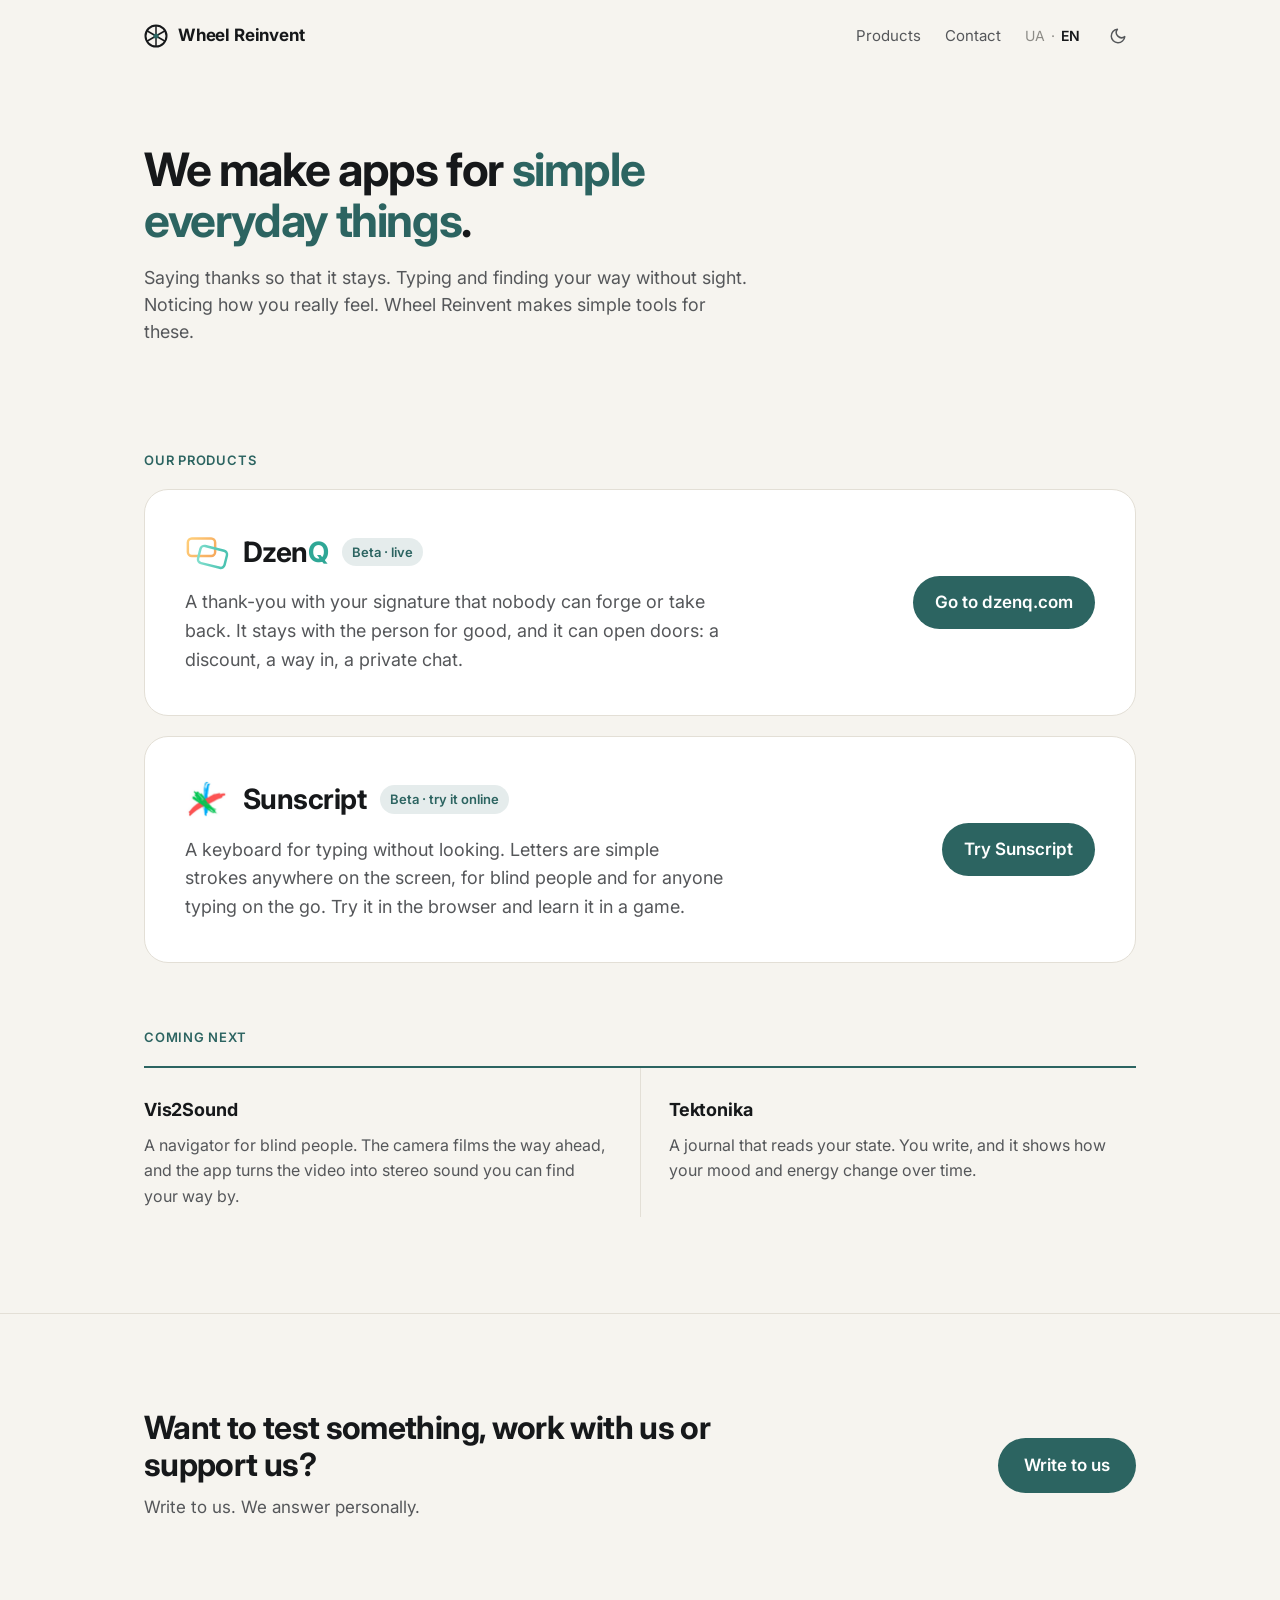
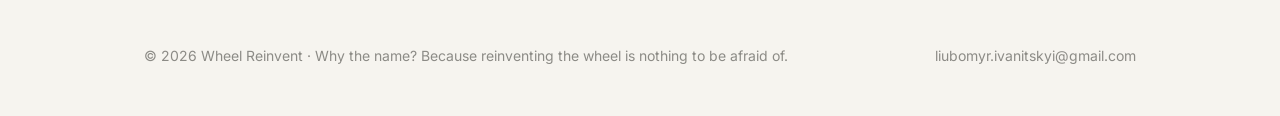
==== commit fb945296: "Update greeting from 'Hello' to 'Goodbye'" ====
--- a/index.html
+++ b/index.html
@@ -1,615 +1,90 @@
 <!doctype html>
-<html lang="uk">
+<html lang="en">
 <head>
 <meta charset="utf-8">
 <meta name="viewport" content="width=device-width, initial-scale=1, viewport-fit=cover">
-<title>Sunscript</title>
-<meta name="description" content="Sunscript — клавіатура для письма наосліп: літери пишуться простими жестами по трьох осях великого пальця. Спробуй у браузері, потренуйся в грі, встанови на Android.">
-<link rel="canonical" href="https://wheel-reinvent.com/sunscript/">
-<meta property="og:title" content="Sunscript — пиши, не дивлячись">
-<meta property="og:description" content="Не де натиснути, а як провести. Спробуй клавіатуру в браузері й потренуйся в грі.">
-<meta property="og:url" content="https://wheel-reinvent.com/sunscript/">
-<meta property="og:image" content="https://wheel-reinvent.com/sunscript/logo.jpg">
-<meta name="theme-color" content="#FBFAF7">
-<link rel="icon" href="logo.jpg" type="image/jpeg">
-<script>try{if(localStorage.getItem('theme')==='dark')document.documentElement.dataset.theme='dark'}catch(e){}</script>
-<style>:root{padding-top:env(safe-area-inset-top,0px);padding-bottom:env(safe-area-inset-bottom,0px)} body{margin:0} img{max-width:100%} [hidden]{display:none!important}</style>
+<title>Wheel Reinvent</title>
+<meta name="description" content="Wheel Reinvent makes apps for simple everyday things: saying thanks, typing and finding your way without sight, noticing how you feel.">
+<link rel="canonical" href="https://wheel-reinvent.com/">
+<link rel="alternate" hreflang="en" href="https://wheel-reinvent.com/">
+<link rel="alternate" hreflang="uk" href="https://wheel-reinvent.com/uk/">
+<meta property="og:title" content="Wheel Reinvent">
+<meta property="og:description" content="Wheel Reinvent makes apps for simple everyday things: saying thanks, typing and finding your way without sight, noticing how you feel.">
+<meta property="og:url" content="https://wheel-reinvent.com/">
+<meta name="theme-color" content="#F6F4EF">
+<link rel="icon" href="/assets/icon.svg" type="image/svg+xml">
 <link rel="preconnect" href="https://fonts.googleapis.com">
-<link rel="stylesheet" href="https://fonts.googleapis.com/css2?family=Inter:wght@400;600;700&display=swap">
-<style>
-/* Sunscript — сторінка в родині Wheel Reinvent і DzenQ: папір і чорнило, Inter, один акцент.
-   Кольори трьох осей (з малюнка автора) — лише там, де вони щось означають: у жестах. */
-:root{
-  --bg:#FBFAF7; --ink:#1B1A17; --ink-2:#5F5B54; --ink-3:#97928A; --line:#E6E2DA; --ghost:#D8D3C9;
-  --accent:#1E6FA8; --btn:#1B1A17; --btn-ink:#F6F3EC;
-  --pad:#17140F; --padInk:#F1EDE4; --padMuted:#9A9284; --padLine:#332E26; --panel:#1C1914;
-  --axB:#1AA0E8; --axR:#EE5146; --axG:#17B354; --good:#17B354; --bad:#EE5146; --gold:#E3A548;
-  --sans:Inter, system-ui, -apple-system, "Segoe UI", Roboto, sans-serif;
-  color-scheme:light;
-}
-:root[data-theme="dark"]{ --bg:#121315; --ink:#ECE8DF; --ink-2:#A9A69E; --ink-3:#7E7C76; --line:#2B2C2F; --ghost:#3A3B3F; --accent:#7FB8E0; --btn:#ECE8DF; --btn-ink:#121315; color-scheme:dark }
-*,*::before,*::after{box-sizing:border-box}
-html{scroll-behavior:smooth;-webkit-text-size-adjust:100%}
-body{background:var(--bg);color:var(--ink);font-family:var(--sans);font-size:17px;line-height:1.6;overflow-x:hidden;transition:background .3s,color .3s}
-p,h1,h2,h3{margin:0}
-a{color:inherit}
-.wrap{max-width:1040px;margin:0 auto;padding-left:max(24px, env(safe-area-inset-left, 0px));padding-right:max(24px, env(safe-area-inset-right, 0px))}
-@media (max-width:600px){ .wrap{padding-left:max(20px, env(safe-area-inset-left, 0px));padding-right:max(20px, env(safe-area-inset-right, 0px))} }
-
-/* Шапка */
-.nav .wrap{display:flex;align-items:center;gap:16px;height:72px}
-.brand{display:flex;align-items:center;gap:10px;text-decoration:none;font-weight:700;letter-spacing:-.01em;font-size:17px;margin-right:auto}
-.brand img{width:28px;height:28px;border-radius:7px}
-.by{font-size:14px;color:var(--ink-3);text-decoration:none}
-.by:hover{color:var(--ink)}
-.theme{width:36px;height:36px;border-radius:50%;border:0;background:transparent;color:var(--ink-2);display:inline-flex;align-items:center;justify-content:center;cursor:pointer}
-.theme svg{width:18px;height:18px}
-.theme .sun{display:none}
-:root[data-theme="dark"] .theme .sun{display:block}
-:root[data-theme="dark"] .theme .moon{display:none}
-@media (hover:hover){ .theme:hover{color:var(--ink);background:var(--line)} }
-
-/* Перший екран */
-.hero{padding:64px 0 88px;text-align:center}
-.hero .mark{width:96px;height:96px;border-radius:24px;margin:0 auto 32px;display:block}
-:root[data-theme="dark"] .hero .mark{box-shadow:0 0 0 1px var(--line)}
-.hero h1{font-size:clamp(40px,6.4vw,76px);line-height:1.02;letter-spacing:-.035em;font-weight:700;text-wrap:balance}
-.hero p{margin:22px auto 0;color:var(--ink-2);font-size:clamp(17px,1.7vw,20px);max-width:28em;line-height:1.55}
-.hero p b{color:var(--ink);font-weight:600}
-.btns{display:flex;gap:12px;flex-wrap:wrap;justify-content:center;margin-top:36px}
-.btn{display:inline-flex;align-items:center;padding:15px 26px;border-radius:999px;background:var(--btn);color:var(--btn-ink);font-weight:600;text-decoration:none;font-size:16px;border:0;cursor:pointer;font-family:inherit;transition:transform .15s}
-.btn:hover{transform:translateY(-1px)}
-.btn.ghost{background:none;color:var(--ink);box-shadow:inset 0 0 0 1px var(--ghost)}
-.btn:focus-visible,.lvl:focus-visible,.theme:focus-visible{outline:2px solid var(--accent);outline-offset:3px}
-
-/* Розділи */
-section.part{padding:88px 0;border-top:1px solid var(--line)}
-.label{font-size:13px;font-weight:600;letter-spacing:.06em;text-transform:uppercase;color:var(--accent);margin-bottom:16px}
-.part h2{font-size:clamp(28px,3.4vw,40px);line-height:1.1;letter-spacing:-.03em;font-weight:700;max-width:18em;text-wrap:balance}
-.part .lead{margin-top:16px;color:var(--ink-2);max-width:34em}
-
-.axes{display:grid;grid-template-columns:minmax(0,1fr) minmax(0,1fr);gap:48px;align-items:center;margin-top:40px}
-.axes svg{width:100%;max-width:340px;justify-self:center;display:block}
-.axes dl{margin:0;display:grid;gap:0}
-.axes dl>div{display:grid;grid-template-columns:40px 1fr;gap:14px;padding:14px 0;border-top:1px solid var(--line)}
-.axes dt{margin:0}.axes dd{margin:0;color:var(--ink-2)}.axes dd b{color:var(--ink);font-weight:600}
-.sw{display:block;width:40px;height:4px;border-radius:2px;margin-top:12px}
-@media (max-width:760px){ .axes{grid-template-columns:1fr;gap:24px} }
-
-.kinds{display:grid;grid-template-columns:repeat(3,minmax(0,1fr));gap:0 40px;margin-top:40px}
-.kind{display:grid;grid-template-columns:56px 1fr;gap:4px 16px;align-items:center;padding:18px 0;border-top:1px solid var(--line)}
-.kind .g{grid-row:span 2;width:56px;height:56px;border-radius:14px;background:var(--pad);display:grid;place-items:center}
-.kind h3{font-size:16px;font-weight:600}
-.kind .ex{color:var(--ink-2);font-size:15px;line-height:1.4}
-.kind .ex b{color:var(--ink);font-weight:700;font-size:17px}
-@media (max-width:860px){ .kinds{grid-template-columns:repeat(2,minmax(0,1fr))} }
-@media (max-width:540px){ .kinds{grid-template-columns:1fr} }
-.pair{display:grid;grid-template-columns:1fr 1fr;gap:0 40px;margin-top:32px}
-.pair>div{padding:18px 0;border-top:1px solid var(--line);min-width:0}
-.pair h3{font-size:16px;font-weight:600;margin-bottom:6px}
-.pair p{color:var(--ink-2);font-size:16px}
-@media (max-width:700px){ .pair{grid-template-columns:1fr} }
-
-/* Пристрій: темна площадка, як сама клавіатура */
-.device{background:var(--pad);color:var(--padInk);border-radius:28px;overflow:hidden;margin:40px auto 0;max-width:460px}
-.screen{padding:16px 18px;min-height:64px;border-bottom:1px solid var(--padLine);display:flex;gap:10px;align-items:flex-start}
-.screen .txt{flex:1;min-width:0;font-size:20px;line-height:1.35;font-weight:500;word-break:break-word;white-space:pre-wrap}
-.screen .txt::after{content:'';display:inline-block;width:2px;height:1.1em;background:var(--axB);vertical-align:-3px;margin-left:1px;animation:blink 1s steps(1) infinite}
-@keyframes blink{50%{opacity:0}}
-.screen .sbtn{flex:none;border:0;background:transparent;color:var(--padMuted);font:500 14px var(--sans);padding:6px 4px;cursor:pointer}
-.screen .sbtn:hover{color:var(--padInk)}
-.status{display:flex;justify-content:space-between;gap:8px;padding:10px 18px 0;font-size:13px;color:var(--padMuted);min-height:30px}
-.status .res{color:var(--padInk)}
-.status .svc{color:var(--gold)}
-.padzone{position:relative;touch-action:none;user-select:none;-webkit-user-select:none}
-.padzone canvas{display:block;width:100%;height:100%}
-.sandbox .padzone{height:280px}
-.cheat{display:grid;grid-template-columns:repeat(6,minmax(0,1fr));gap:2px 0;padding:10px 6px 14px;background:var(--panel);border-top:1px solid var(--padLine);pointer-events:none}
-.cheat .c{display:flex;align-items:center;justify-content:center;gap:2px;height:38px;font-weight:600;font-size:17px;color:var(--padInk)}
-.cheat .c.hit{background:rgba(255,255,255,.07);border-radius:10px}
-
-/* Гра */
-.game-grid{display:grid;grid-template-columns:minmax(0,300px) minmax(0,1fr);gap:48px;align-items:start;margin-top:40px}
-.game-grid .device{margin:0}
-@media (max-width:860px){ .game-grid{grid-template-columns:1fr;gap:28px} .game-grid .device{margin:0 auto;width:100%} }
-.levels{display:grid;margin:0}
-.lvl{appearance:none;border:0;border-top:1px solid var(--line);background:none;color:var(--ink);font:inherit;text-align:left;display:grid;grid-template-columns:28px 1fr auto;gap:2px 12px;align-items:baseline;padding:12px 0;cursor:pointer}
-.lvl:last-child{border-bottom:1px solid var(--line)}
-.lvl .n{color:var(--ink-3);font-size:14px;font-variant-numeric:tabular-nums}
-.lvl b{font-weight:600}
-.lvl .stars{color:var(--gold);letter-spacing:2px;font-size:14px;min-width:3.6em;text-align:right}
-.lvl .rec{grid-column:2 / 4;color:var(--ink-3);font-size:13px;font-variant-numeric:tabular-nums}
-.lvl[aria-pressed="true"] b{color:var(--accent)}
-.lvl[aria-pressed="true"] .n{color:var(--accent)}
-.lvl:disabled{cursor:not-allowed;color:var(--ink-3)}
-@media (hover:hover){ .lvl:not(:disabled):hover b{color:var(--accent)} }
-.game .stage{display:grid;grid-template-columns:auto 1fr auto;align-items:center;gap:14px;padding:18px 18px 6px}
-.game .word{font-weight:700;font-size:clamp(34px,7vw,48px);line-height:1;letter-spacing:.01em;text-align:center;min-width:0;word-break:break-word}
-.game .word span{color:var(--padMuted)}
-.game .word span.done{color:var(--good)}
-.game .word span.cur{color:var(--padInk);text-decoration:underline;text-decoration-thickness:3px;text-underline-offset:8px}
-.game .hint{width:68px;height:68px;border-radius:16px;background:#0F0D0A;display:grid;place-items:center;transition:opacity .2s}
-.game .score{font-size:13px;line-height:1.5;color:var(--padMuted);text-align:right;font-variant-numeric:tabular-nums}
-.game .score b{font-size:22px;color:var(--padInk)}
-.game .bar{height:3px;background:var(--padLine);margin:8px 18px 0;border-radius:2px;overflow:hidden}
-.game .bar i{display:block;height:100%;width:0;background:var(--axB);transition:width .25s}
-.game .padzone{height:260px}
-.game .fb{position:absolute;left:0;right:0;top:12px;text-align:center;font-weight:700;font-size:18px;pointer-events:none;opacity:0;transition:opacity .25s}
-.game .fb.show{opacity:1}
-.shake{animation:shake .32s}
-@keyframes shake{20%{transform:translateX(-8px)}40%{transform:translateX(7px)}60%{transform:translateX(-5px)}80%{transform:translateX(3px)}}
-.over{position:absolute;inset:0;background:rgba(23,20,15,.95);display:grid;place-items:center;text-align:center;padding:24px}
-.over[hidden]{display:none}
-.over .card{display:grid;gap:12px;justify-items:center;max-width:320px}
-.over .eyebrow{font-size:12px;font-weight:600;letter-spacing:.08em;text-transform:uppercase;color:var(--padMuted)}
-.over h3{font-size:24px;letter-spacing:-.02em}
-.over .big{font-size:36px;color:var(--gold);letter-spacing:6px}
-.over p{color:var(--padMuted);font-size:15px;line-height:1.5}
-.over .row{display:flex;gap:10px;flex-wrap:wrap;justify-content:center}
-.over .btn{background:var(--padInk);color:var(--pad)}
-.over .btn.ghost{background:none;color:var(--padInk);box-shadow:inset 0 0 0 1px #4A4438}
-.gamebox{position:relative}
-.opts{display:flex;gap:18px;flex-wrap:wrap;margin-top:18px;color:var(--ink-2);font-size:15px}
-.opts label{display:flex;gap:8px;align-items:center;cursor:pointer}
-@media (prefers-reduced-motion:reduce){ html{scroll-behavior:auto} .shake{animation:none} .screen .txt::after{animation:none} .btn{transition:none} }
-
-/* Унизу, тихо: посилання */
-.more{border-top:1px solid var(--line);padding:72px 0 40px}
-.more .cols{display:grid;grid-template-columns:1fr 1fr;gap:0 56px}
-.more h3{font-size:13px;font-weight:600;letter-spacing:.08em;text-transform:uppercase;color:var(--ink-3);padding-bottom:10px}
-.more ul{list-style:none;margin:0;padding:0}
-.more li a{display:flex;align-items:baseline;gap:12px;padding:13px 0;border-top:1px solid var(--line);text-decoration:none;font-size:16px}
-.more li a span{margin-left:auto;color:var(--ink-3);font-size:14px;text-align:right}
-.more li a::after{content:"→";color:var(--ink-3)}
-@media (hover:hover){ .more li a:hover,.more li a:hover::after{color:var(--accent)} }
-.more .fine{margin-top:14px;color:var(--ink-3);font-size:14px;max-width:34em}
-.foot{margin-top:48px;display:flex;justify-content:space-between;gap:16px;flex-wrap:wrap;font-size:14px;color:var(--ink-3)}
-.foot a{text-decoration:none}.foot a:hover{color:var(--ink)}
-@media (max-width:720px){ .more .cols{grid-template-columns:1fr;gap:36px} }
-</style>
-
+<link rel="preconnect" href="https://fonts.gstatic.com" crossorigin>
+<link href="https://fonts.googleapis.com/css2?family=Inter:wght@400;600;700&display=swap" rel="stylesheet">
+<link rel="stylesheet" href="/assets/site.css?v=2">
+<script>document.documentElement.classList.add('js');try{if(localStorage.getItem('theme')==='dark')document.documentElement.dataset.theme='dark'}catch(e){}</script>
+<script src="/assets/site.js?v=2" defer></script>
 </head>
 <body>
-<header class="nav"><div class="wrap">
-  <a class="brand" href="#top"><img src="logo.jpg" alt="">Sunscript</a>
-  <a class="by" href="/uk/">Wheel Reinvent</a>
-  <button class="theme" type="button" aria-label="Темна тема" title="Темна тема"><svg class="moon" viewBox="0 0 24 24" fill="none" stroke="currentColor" stroke-width="2" stroke-linecap="round" stroke-linejoin="round" aria-hidden="true"><path d="M21 12.8A9 9 0 1 1 11.2 3a7 7 0 0 0 9.8 9.8z"/></svg><svg class="sun" viewBox="0 0 24 24" fill="none" stroke="currentColor" stroke-width="2" stroke-linecap="round" aria-hidden="true"><circle cx="12" cy="12" r="4"/><path d="M12 2v2M12 20v2M4.9 4.9l1.4 1.4M17.7 17.7l1.4 1.4M2 12h2M20 12h2M4.9 19.1l1.4-1.4M17.7 6.3l1.4-1.4"/></svg></button>
-</div></header>
 
-<main id="top">
-  <section class="hero"><div class="wrap">
-    <img class="mark" src="logo.jpg" alt="Три лінії, які великий палець малює найлегше">
-    <h1>Пиши, не дивлячись.</h1>
-    <p><b>Не де натиснути, а як провести.</b> Три лінії великого пальця, шість напрямків — і вся українська абетка. Однаковий жест завжди дає ту саму літеру.</p>
-    <div class="btns"><a class="btn" href="#try">Спробувати</a><a class="btn ghost" href="#game">Гра</a><a class="btn ghost" href="sunscript.apk">Android</a></div>
-  </div></section>
+<header class="nav">
+  <div class="wrap">
+    <a class="brand" href="/"><svg viewBox="0 0 24 24" fill="none" aria-hidden="true"><circle cx="12" cy="12" r="10.5" stroke="currentColor" stroke-width="2"/><g stroke="currentColor" stroke-width="1.5"><line x1="12.00" y1="22.50" x2="12.00" y2="1.50"/><line x1="21.09" y1="17.25" x2="2.91" y2="6.75"/><line x1="2.91" y1="17.25" x2="21.09" y2="6.75"/></g><circle cx="12" cy="12" r="2.6" style="fill:var(--accent)"/></svg>Wheel Reinvent</a>
+    <nav class="links"><a href="#products">Products</a><a href="#contact">Contact</a></nav>
+    <div class="lang"><a href="/uk/" hreflang="uk" lang="uk">UA</a><span>·</span><span class="on">EN</span></div>
+    <button class="theme" type="button" aria-label="Dark mode" title="Dark mode"><svg class="moon" viewBox="0 0 24 24" fill="none" stroke="currentColor" stroke-width="2" stroke-linecap="round" stroke-linejoin="round" aria-hidden="true"><path d="M21 12.8A9 9 0 1 1 11.2 3a7 7 0 0 0 9.8 9.8z"/></svg><svg class="sun" viewBox="0 0 24 24" fill="none" stroke="currentColor" stroke-width="2" stroke-linecap="round" aria-hidden="true"><circle cx="12" cy="12" r="4"/><path d="M12 2v2M12 20v2M4.9 4.9l1.4 1.4M17.7 17.7l1.4 1.4M2 12h2M20 12h2M4.9 19.1l1.4-1.4M17.7 6.3l1.4-1.4"/></svg></button>
+  </div>
+</header>
 
-  <section class="part" id="how"><div class="wrap">
-    <div class="label">Як це працює</div>
-    <h2>Три лінії, шість напрямків.</h2>
-    <p class="lead">Де саме на екрані провести — неважливо. Довжина й швидкість теж. Важить напрям і те, що палець робить по дорозі.</p>
-    <div class="axes">
-      <div id="starSvg"></div>
-      <dl>
-        <div><dt><span class="sw" style="background:var(--axB)"></span></dt><dd><b>Синя</b> — майже вертикаль. Вгору <b>а</b>, вниз <b>і</b>.</dd></div>
-        <div><dt><span class="sw" style="background:var(--axR)"></span></dt><dd><b>Червона</b> — полога, як «/». Вгору-праворуч <b>е</b>, вниз-ліворуч <b>о</b>.</dd></div>
-        <div><dt><span class="sw" style="background:var(--axG)"></span></dt><dd><b>Зелена</b> — навскіс, як «\». Вгору-ліворуч <b>у</b>, вниз-праворуч <b>и</b>.</dd></div>
-      </dl>
+<main>
+  <section class="hero">
+    <div class="wrap">
+      <h1>We make apps for <em>simple everyday things</em>.</h1>
+      <p class="lead">Saying thanks so that it stays. Typing and finding your way without sight. Noticing how you really feel. Wheel Reinvent makes simple tools for these.</p>
     </div>
-  </div></section>
+  </section>
 
-  <section class="part"><div class="wrap">
-    <div class="label">Шість жестів</div>
-    <h2>Провів і відпустив — голосна. Решта — приголосні.</h2>
-    <p class="lead">Ось усі шість на синій лінії вгору. На інших лініях так само.</p>
-    <div class="kinds" id="kinds"></div>
-    <div class="pair">
-      <div><h3>Тапи</h3><p>Тап — пробіл. Довгий тап — стерти. Подвійний тап, потім рух — команда: ↑ велика, ↓ Enter, ↗ символи, ↙ стерти слово, ↘ мова.</p></div>
-      <div><h3>Двома руками</h3><p>Хто торкнувся першим — той перший такт. Тап, потім лінія — пауза. Лінія, потім тап — потримати. Дві лінії в один бік — далі, у протилежні — назад.</p></div>
-    </div>
-  </div></section>
+  <section class="products" id="products">
+    <div class="wrap">
+      <div class="label">Our products</div>
+      <a class="feature reveal" href="https://dzenq.com/">
+        <div>
+          <div class="name"><svg viewBox="75 40 1000 880" fill="none" aria-hidden="true"><defs><linearGradient id="b" x1="140" y1="160" x2="760" y2="560" gradientUnits="userSpaceOnUse"><stop stop-color="#FFCF7A"/><stop offset="1" stop-color="#F6A85C"/></linearGradient><linearGradient id="f" x1="330" y1="720" x2="930" y2="540" gradientUnits="userSpaceOnUse"><stop stop-color="#86E1D0"/><stop offset="1" stop-color="#4CC3B2"/></linearGradient></defs><rect x="140" y="160" width="620" height="400" rx="90" stroke="url(#b)" stroke-width="56"/><rect x="390" y="380" width="620" height="400" rx="90" stroke="url(#f)" stroke-width="56" transform="rotate(14 700 580)"/></svg><b>Dzen<span>Q</span></b><span class="state">Beta · live</span></div>
+          <p>A thank-you with your signature that nobody can forge or take back. It stays with the person for good, and it can open doors: a discount, a way in, a private chat.</p>
+        </div>
+        <span class="go">Go to dzenq.com</span>
+      </a>
 
-  <section class="part" id="try"><div class="wrap">
-    <div class="label">Спробувати</div>
-    <h2>Без встановлення, прямо тут.</h2>
-    <p class="lead">Проводь пальцем або мишкою по темному полю. Внизу — абетка: біля кожної літери її жест.</p>
-    <div class="device sandbox">
-      <div class="screen"><div class="txt" id="sbText"></div><button class="sbtn" type="button" id="sbClear">Очистити</button></div>
-      <div class="status"><span class="res" id="sbRes">проведи пальцем</span><span class="svc" id="sbSvc"></span></div>
-      <div class="padzone" id="sbPad"><canvas></canvas></div>
-      <div class="cheat" id="sbCheat"></div>
-    </div>
-  </div></section>
+      <a class="feature reveal" href="/sunscript/">
+        <div>
+          <div class="name"><img src="/sunscript/logo.jpg" alt="" width="44" height="44"><b>Sunscript</b><span class="state">Beta · try it online</span></div>
+          <p>A keyboard for typing without looking. Letters are simple strokes anywhere on the screen, for blind people and for anyone typing on the go. Try it in the browser and learn it in a game.</p>
+        </div>
+        <span class="go">Try Sunscript</span>
+      </a>
 
-  <section class="part" id="game"><div class="wrap">
-    <div class="label">Гра</div>
-    <h2>Спершу повтори. Потім згадай.</h2>
-    <p class="lead">Кожен рівень додає один жест: спершу повторюєш з підказкою, потім згадуєш без неї. Зірки — лише за те, що згадав сам. Наприкінці іспит і спринт на 60 секунд; рекорди зберігаються на цьому пристрої.</p>
-    <div class="game-grid">
-      <div>
-        <div class="levels" id="levels"></div>
-        <div class="opts"><label><input type="checkbox" id="optHint" checked> підказка</label><label><input type="checkbox" id="optCheat"> шпаргалка</label></div>
-      </div>
-      <div>
-        <div class="device game gamebox" id="gameBox">
-          <div class="stage">
-            <div class="hint" id="gHint" aria-label="підказка"></div>
-            <div class="word" id="gWord" aria-live="polite"></div>
-            <div class="score"><b id="gScore">0</b><br><span id="gCombo">×1</span></div>
-          </div>
-          <div class="bar"><i id="gBar"></i></div>
-          <div class="status"><span class="res" id="gRes">&nbsp;</span><span id="gCount"></span></div>
-          <div class="padzone" id="gPad"><canvas></canvas><div class="fb" id="gFb"></div></div>
-          <div class="over" id="gOver"><div class="card" id="gOverCard"></div></div>
+      <div class="next reveal">
+        <div class="label">Coming next</div>
+        <div class="list">
+          <div class="item"><h3>Vis2Sound</h3><p>A navigator for blind people. The camera films the way ahead, and the app turns the video into stereo sound you can find your way by.</p></div>
+          <div class="item"><h3>Tektonika</h3><p>A journal that reads your state. You write, and it shows how your mood and energy change over time.</p></div>
         </div>
-        <div class="device" id="gCheatWrap" hidden style="margin-top:12px"><div class="cheat" id="gCheat"></div></div>
       </div>
     </div>
-  </div></section>
+  </section>
+
+  <section class="contact" id="contact">
+    <div class="wrap">
+      <div>
+        <h2>Want to test something, work with us or support us?</h2>
+        <p>Write to us. We answer personally.</p>
+      </div>
+      <a class="btn" href="mailto:liubomyr.ivanitskyi@gmail.com">Write to us</a>
+    </div>
+  </section>
 </main>
 
-<footer class="more" id="get"><div class="wrap">
-  <div class="cols">
-    <div>
-      <h3>Спробувати</h3>
-      <ul>
-        <li><a href="#try">У браузері<span>без встановлення</span></a></li>
-        <li><a href="#game">Гра<span>9 рівнів і спринт</span></a></li>
-        <li><a href="sunscript.apk">Android<span>APK · 0.7.4 · 749 КБ</span></a></li>
-      </ul>
-      <p class="fine">Поки застосунку немає в Google Play, його ставлять файлом: відкрий APK, дозволь встановлення, потім у застосунку — «Увімкнути в налаштуваннях» і «Вибрати клавіатуру». Android 8 і новіші. Це ранній тестовий випуск.</p>
-    </div>
-    <div>
-      <h3>Wheel Reinvent</h3>
-      <ul>
-        <li><a href="/uk/">Про компанію<span>wheel-reinvent.com</span></a></li>
-        <li><a href="mailto:liubomyr.ivanitskyi@gmail.com?subject=Sunscript">Написати нам<span>відгук, тест, ідеї</span></a></li>
-      </ul>
-    </div>
+<footer>
+  <div class="wrap">
+    <span>© 2026 Wheel Reinvent · Why the name? Because reinventing the wheel is nothing to be afraid of.</span>
+    <a href="mailto:liubomyr.ivanitskyi@gmail.com">liubomyr.ivanitskyi@gmail.com</a>
   </div>
-  <div class="foot"><span>Sunscript · пиши, не дивлячись</span><span>© 2026 Wheel Reinvent</span></div>
-</div></footer>
+</footer>
 
-<script>
-try{ if(localStorage.getItem('theme')==='dark') document.documentElement.dataset.theme='dark'; }catch(e){}
-document.querySelector('.theme').addEventListener('click',function(){
-  var dark=document.documentElement.dataset.theme!=='dark';
-  if(dark) document.documentElement.dataset.theme='dark'; else delete document.documentElement.dataset.theme;
-  try{ localStorage.setItem('theme', dark?'dark':'light'); }catch(e){}
-});
-</script>
-<script id="engine">
-// ── Розпізнавач зірки (той самий, що в клавіатурі; паритет перевірено на записаних штрихах) ──
-var CFG={axRed:29, axBlue:88, axGreen:136, axTol:25, dipPct:35, edgePct:12, endPct:100, starPause:65, padThr:95, backPct:12};
-var DIRS=['U','NE','SE','D','SW','NW'];
-var OPP={U:'D',D:'U',NE:'SW',SW:'NE',NW:'SE',SE:'NW'};
-var ARROW={U:'↑',NE:'↗',SE:'↘',D:'↓',SW:'↙',NW:'↖'};
-function starAngles(){ var r=CFG.axRed,b=CFG.axBlue,g=CFG.axGreen; return {NE:r,SW:r+180,U:b,D:b+180,NW:g,SE:g+180}; }
-function angOf(dx,dy){ var a=Math.atan2(-dy,dx)*180/Math.PI; return (a+360)%360; }
-function angDist(a,b){ var d=Math.abs(a-b)%360; return d>180?360-d:d; }
-function nearestDir(dx,dy){ var A=starAngles(), a=angOf(dx,dy), best=null, bd=999;
-  DIRS.forEach(function(k){ var d=angDist(a,A[k]); if(d<bd){bd=d;best=k;} }); return {dir:best, off:bd, ang:a}; }
-function starSegs(P){
-  var steps=[], anc=0;
-  for(var i=1;i<P.length;i++){ var dx=P[i].x-P[anc].x, dy=P[i].y-P[anc].y; if(Math.hypot(dx,dy)<16) continue; steps.push({d:nearestDir(dx,dy).dir,i0:anc,i1:i}); anc=i; }
-  function runs(a){ var r=[]; a.forEach(function(x){ var l=r[r.length-1]; if(l&&l.d===x.d){ l.n+=x.n||1; l.i1=x.i1; } else r.push({d:x.d,n:x.n||1,i0:x.i0,i1:x.i1}); }); return r; }
-  var r=runs(steps);
-  if(r.length>1&&steps.length>=3){ var keep=r.filter(function(x){return x.n>1;}); if(keep.length) r=runs(keep); }
-  var merged=[];
-  r.forEach(function(x){ var l=merged[merged.length-1]; if(l&&x.d!==OPP[l.d]){ l.i1=x.i1; l.n+=x.n; } else merged.push({d:x.d,n:x.n,i0:x.i0,i1:x.i1}); });
-  return merged.map(function(x){ var nd=nearestDir(P[x.i1].x-P[x.i0].x, P[x.i1].y-P[x.i0].y); return {d:nd.dir, off:nd.off, ang:nd.ang}; });
-}
-function analyze(P){
-  var p0=P[0], pN=P[P.length-1], dist=Math.hypot(pN.x-p0.x,pN.y-p0.y);
-  var cum=[0]; for(var q=1;q<P.length;q++) cum.push(cum[q-1]+Math.hypot(P[q].x-P[q-1].x,P[q].y-P[q-1].y));
-  var path=cum[P.length-1], far=0; P.forEach(function(q){ far=Math.max(far,Math.hypot(q.x-p0.x,q.y-p0.y)); });
-  var retPct= far>0?(far-dist)/far*100:0, dur=pN.t-p0.t;
-  function lowIdx(t){ var lo=0; while(lo<P.length-1&&P[lo+1].t<=t) lo++; return lo; }
-  function distAt(t){ var lo=lowIdx(t); if(lo>=P.length-1) return cum[P.length-1]; var a0=P[lo].t,a1=P[lo+1].t; return a1>a0? cum[lo]+(cum[lo+1]-cum[lo])*(t-a0)/(a1-a0) : cum[lo]; }
-  function posAt(t){ var lo=lowIdx(t); if(lo>=P.length-1) return [pN.x,pN.y]; var a0=P[lo].t,a1=P[lo+1].t,f=a1>a0?(t-a0)/(a1-a0):0; return [P[lo].x+(P[lo+1].x-P[lo].x)*f, P[lo].y+(P[lo+1].y-P[lo].y)*f]; }
-  var bins=[];
-  for(var tt=p0.t; tt<pN.t; tt+=16){ var ta=Math.max(p0.t,tt-16), tb=Math.min(pN.t,tt+32), A=posAt(ta), B=posAt(tb); bins.push(Math.hypot(B[0]-A[0],B[1]-A[1])/Math.max(1,tb-ta)*1000); }
-  var sm=bins.map(function(v,i){ var a=i>0?bins[i-1]:v, c=i<bins.length-1?bins[i+1]:v; return (a+v+c)/3; });
-  var peak=sm.length?Math.max.apply(null,sm):0, thr=peak*CFG.dipPct/100, edge=peak*CFG.edgePct/100;
-  var sIdx=sm.findIndex(function(v){return v>edge;}), eIdx=-1; for(var z=sm.length-1;z>=0;z--){ if(sm[z]>edge){eIdx=z;break;} }
-  if(sIdx<0){ sIdx=0; eIdx=Math.max(0,sm.length-1); }
-  var startDwell=Math.min(dur,sIdx*16), endDwell=Math.max(0,dur-(eIdx+1)*16), moveMs=Math.max(16,dur-startDwell-endDwell);
-  var dips=[];
-  if(sm.length){ var t0=p0.t+startDwell, t1=pN.t-endDwell, dTotal=Math.max(1,distAt(t1)-distAt(t0)), inDip=false, dStart=0;
-    for(var i2=sIdx;i2<=eIdx;i2++){ var low=sm[i2]<thr; if(low&&!inDip){inDip=true;dStart=i2;}
-      if((!low||i2===eIdx)&&inDip){ inDip=false; var before=distAt(p0.t+dStart*16)-distAt(t0), after=distAt(t1)-distAt(p0.t+i2*16);
-        if(before>dTotal*0.2&&after>dTotal*0.2) dips.push(before/dTotal); } } }
-  var wMax=0; P.forEach(function(q){ if(q.w>wMax) wMax=q.w; });
-  return {dist:dist,path:path,dur:dur,startPct:startDwell/moveMs*100,endPct:endDwell/moveMs*100,retPct:retPct,dips:dips,wMax:wMax,star:starSegs(P)};
-}
-// Результат: 'tap' | '?' | {d, k}; k: '' відпустити, '>' далі, '<' назад, 'H' потримати, '*' подушкою, 'P' пауза
-function classify(a){
-  if(a.dist<12&&a.path<40) return 'tap';
-  var segs=a.star; if(!segs.length) return 'tap';
-  var f=segs[0]; if(f.off>CFG.axTol) return '?';
-  if(a.startPct>=CFG.starPause) return {d:f.d,k:'P'};
-  if(a.wMax>=CFG.padThr) return {d:f.d,k:'*'};
-  var k='';
-  if(segs.length>=2){ if(segs[1].d===OPP[f.d]) k='<'; else return '?'; }
-  else if(a.retPct>=CFG.backPct) k='<';
-  else if(a.dips.length>=1) k='>';
-  else if(a.endPct>=CFG.endPct) k='H';
-  return {d:f.d,k:k};
-}
-function chord(a1,a2){
-  var t1=a1.dist<12&&a1.path<40, t2=a2.dist<12&&a2.path<40;
-  function dirOf(a){ var f=a.star[0]; return f&&f.off<=CFG.axTol? f.d : null; }
-  if(t1&&t2) return '?';
-  if(t1){ var d=dirOf(a2); return d?{d:d,k:'P'}:'?'; }
-  if(t2){ var e=dirOf(a1); return e?{d:e,k:'H'}:'?'; }
-  var d1=dirOf(a1), d2=dirOf(a2); if(!d1||!d2) return '?';
-  if(d2===d1) return {d:d1,k:'>'}; if(d2===OPP[d1]) return {d:d1,k:'<'}; return '?';
-}
-// Абетка E10: напрямок — місце в роті; далі/назад — вибухова пара; потримати/пауза — протяжна; подушка — м'якість.
-var LAY={
-  uk:{U:'а б п в я ф',NE:'е д т з є с',SE:'и ч щ ж ь ш',D:'і ґ к г ї х',SW:'о м н л й р',NW:"у ц ' , ю ."},
-  sym:{U:'. , ! ? # <',NE:'1 2 3 4 $ >',SE:'5 6 7 8 % [',D:'9 0 - : & ]',SW:"' \" ( ) * {",NW:'@ + = / _ }'}
-};
-var KINDS=['','>','<','H','*','P'];
-function charOf(r,layer){ if(!r||typeof r!=='object') return null; return LAY[layer||'uk'][r.d].split(' ')[KINDS.indexOf(r.k)]; }
-function whereOf(ch,layer){ var L=LAY[layer||'uk']; for(var d in L){ var i=L[d].split(' ').indexOf(ch); if(i>=0) return {d:d,k:KINDS[i]}; } return null; }
-</script>
-
-<script>
-(function(){
-  var ABC="а б в г ґ д е є ж з и і ї й к л м н о п р с т у ф х ц ч ш щ ь ю я ' , .".split(' ');
-  var ABC_SYM="1 2 3 4 5 6 7 8 9 0 . , ! ? - : ' \" ( ) [ ] { } < > @ # $ % & * _ + = /".split(' ');
-  var AXC={U:'var(--axB)',D:'var(--axB)',NE:'var(--axR)',SW:'var(--axR)',NW:'var(--axG)',SE:'var(--axG)'};
-  var KLABEL={'':'провів і відпустив','>':'далі: пригальмував і ще раз туди ж','<':'назад: повернувся тією ж лінією','H':'потримав у кінці','*':'подушкою пальця','P':'постояв на старті, потім провів'};
-  var KNAME={'':'Відпустити','>':'Далі','<':'Назад','H':'Потримати','*':'Подушка','P':'Пауза'};
-  function esc(s){ return String(s).replace(/&/g,'&amp;').replace(/</g,'&lt;').replace(/"/g,'&quot;'); }
-  function storeGet(k,d){ try{ var v=localStorage.getItem(k); return v?JSON.parse(v):d; }catch(e){ return d; } }
-  function storeSet(k,v){ try{ localStorage.setItem(k,JSON.stringify(v)); }catch(e){} }
-
-  // ── Малюнки жестів (наконечник — напрям; кружок — постояв; два наконечники — далі; пуста стрілка — подушка) ──
-  function vec(d){ var a=starAngles()[d]*Math.PI/180; return [Math.cos(a),-Math.sin(a)]; }
-  function arrowHead(x,y,ux,uy,col,sz){ sz=sz||6; var px=-uy,py=ux;
-    return '<path d="M'+(x-ux*sz+px*sz*0.6).toFixed(1)+' '+(y-uy*sz+py*sz*0.6).toFixed(1)+' L'+x.toFixed(1)+' '+y.toFixed(1)+' L'+(x-ux*sz-px*sz*0.6).toFixed(1)+' '+(y-uy*sz-py*sz*0.6).toFixed(1)+'" fill="none" stroke="'+col+'" stroke-width="2.4" stroke-linecap="round" stroke-linejoin="round"/>'; }
-  function seg(x1,y1,x2,y2,col,w){ return '<line x1="'+x1.toFixed(1)+'" y1="'+y1.toFixed(1)+'" x2="'+x2.toFixed(1)+'" y2="'+y2.toFixed(1)+'" stroke="'+col+'" stroke-width="'+(w||2.6)+'" stroke-linecap="round"/>'; }
-  function glyph(d,kind,size){
-    size=size||44; var h=size/2, L=size*0.34, b=Math.max(4.5,size*0.13), col=AXC[d], out='<svg width="'+size+'" height="'+size+'" viewBox="'+(-h)+' '+(-h)+' '+size+' '+size+'" aria-hidden="true">';
-    var u=vec(d), px=-u[1], py=u[0], sx=-u[0]*L, sy=-u[1]*L, ex=u[0]*L, ey=u[1]*L;
-    function ring(x,y,r){ return '<circle cx="'+x.toFixed(1)+'" cy="'+y.toFixed(1)+'" r="'+r.toFixed(1)+'" fill="none" stroke="'+col+'" stroke-width="1.8"/>'; }
-    function P2(x,y){ return x.toFixed(1)+' '+y.toFixed(1); }
-    if(kind==='*'){ var w=3.2, hw=b+1.5, bx=ex-u[0]*7, by=ey-u[1]*7;
-      out+='<path d="M'+P2(sx+px*w,sy+py*w)+' L'+P2(bx+px*w,by+py*w)+' L'+P2(bx+px*hw,by+py*hw)+' L'+P2(ex+u[0]*2,ey+u[1]*2)+' L'+P2(bx-px*hw,by-py*hw)+' L'+P2(bx-px*w,by-py*w)+' L'+P2(sx-px*w,sy-py*w)+' Z" fill="none" stroke="'+col+'" stroke-width="1.7" stroke-linejoin="round"/>'; }
-    else if(!kind) out+=seg(sx,sy,ex,ey,col)+arrowHead(ex,ey,u[0],u[1],col);
-    else if(kind==='P'){ var cx0=sx+u[0]*2, cy0=sy+u[1]*2; out+=ring(cx0,cy0,3.4)+seg(cx0+u[0]*3.4,cy0+u[1]*3.4,ex,ey,col)+arrowHead(ex,ey,u[0],u[1],col); }
-    else if(kind==='>') out+=seg(sx,sy,ex,ey,col)+arrowHead(u[0]*2,u[1]*2,u[0],u[1],col)+arrowHead(ex,ey,u[0],u[1],col);
-    else if(kind==='<') out+=seg(sx,sy,ex,ey,col)+arrowHead(ex,ey,u[0],u[1],col)+arrowHead(-u[0]*L*0.55,-u[1]*L*0.55,-u[0],-u[1],col,Math.min(6,L*0.42));
-    else if(kind==='H'){ var hx=ex-u[0]*5, hy=ey-u[1]*5; out+=seg(sx,sy,hx,hy,col)+arrowHead(hx,hy,u[0],u[1],col)+ring(hx+u[0]*3.4,hy+u[1]*3.4,3.4); }
-    return out+'</svg>';
-  }
-
-  // ── Зірка в розділі «Як це працює» ──
-  (function(){
-    var size=340, h=size/2, R=108, out='<svg viewBox="'+(-h)+' '+(-h)+' '+size+' '+size+'" role="img" aria-label="Шість напрямків і голосні на їхніх кінцях">';
-    DIRS.forEach(function(d){ var u=vec(d), col=AXC[d];
-      out+=seg(u[0]*16,u[1]*16,u[0]*R,u[1]*R,col,5)+arrowHead(u[0]*R,u[1]*R,u[0],u[1],col,12).replace('stroke-width="2.4"','stroke-width="5"');
-      out+='<text x="'+(u[0]*(R+34)).toFixed(1)+'" y="'+(u[1]*(R+34)+12).toFixed(1)+'" text-anchor="middle" font-family="Inter, system-ui, sans-serif" font-weight="700" font-size="30" fill="var(--ink)">'+LAY.uk[d].split(' ')[0]+'</text>'; });
-    out+='<circle r="6" fill="var(--ink)"/></svg>';
-    document.getElementById('starSvg').innerHTML=out;
-    document.getElementById('kinds').innerHTML=KINDS.map(function(k){
-      var ch=LAY.uk.U.split(' ')[KINDS.indexOf(k)];
-      return '<div class="kind"><div class="g">'+glyph('U',k,54)+'</div><h3>'+KNAME[k]+'</h3><div class="ex">'+esc(KLABEL[k])+' → <b>'+esc(ch)+'</b></div></div>'; }).join('');
-  })();
-
-  function cheatHTML(layer,upper,hl){
-    var order= layer==='sym'? ABC_SYM : ABC;
-    return order.map(function(ch){ var w=whereOf(ch,layer); if(!w) return '';
-      return '<div class="c'+(hl===ch?' hit':'')+'"><span>'+esc(upper&&layer!=='sym'?ch.toUpperCase():ch)+'</span>'+glyph(w.d,w.k,28)+'</div>'; }).join('');
-  }
-
-  // ── Площадка: один штрих або акорд двох рук; тап, довгий тап, подвійний тап ──
-  function Pad(zone,onResult){
-    var cv=zone.querySelector('canvas'), ctx=cv.getContext('2d'), W=0,H=0, s1=null, s2=null, trails=[], raf=0, lastTap=null;
-    function resize(){ var r=zone.getBoundingClientRect(), dpr=Math.min(2,window.devicePixelRatio||1); W=r.width; H=r.height; cv.width=W*dpr; cv.height=H*dpr; ctx.setTransform(dpr,0,0,dpr,0,0); draw(); }
-    window.addEventListener('resize',resize); setTimeout(resize,0);
-    // Ширина дотику: з pointer-подій, а якщо браузер її не дає (буває 0 або 1) — з touch-подій (radiusX/radiusY).
-    var touchW=0;
-    function onTouch(e){ var m=0; for(var i=0;i<e.touches.length;i++){ var t=e.touches[i]; m=Math.max(m,2*Math.max(t.radiusX||0,t.radiusY||0)); } if(m>0) touchW=m; }
-    zone.addEventListener('touchstart',onTouch,{passive:true}); zone.addEventListener('touchmove',onTouch,{passive:true});
-    function pt(e){ var r=cv.getBoundingClientRect(), w=Math.max(e.width||0,e.height||0);
-      if(e.pointerType==='touch' && w<=2 && touchW) w=touchW;
-      return {x:e.clientX-r.left,y:e.clientY-r.top,t:e.timeStamp,w:w}; }
-    this.lastWidth=0; var self=this;
-    function line(P,a){ if(P.length<2) return; ctx.globalAlpha=a; ctx.strokeStyle='#F1EDE4'; ctx.lineWidth=5; ctx.lineCap='round'; ctx.lineJoin='round';
-      ctx.beginPath(); ctx.moveTo(P[0].x,P[0].y); for(var i=1;i<P.length;i++) ctx.lineTo(P[i].x,P[i].y); ctx.stroke(); ctx.globalAlpha=1; }
-    function draw(){ ctx.clearRect(0,0,W,H); var now=performance.now(); trails=trails.filter(function(t){return now-t.t<900;});
-      trails.forEach(function(t){ line(t.pts,(1-(now-t.t)/900)*0.8); }); if(s1&&!s1.done) line(s1.pts,1); if(s2&&!s2.done) line(s2.pts,1); }
-    function loop(){ cancelAnimationFrame(raf); (function tick(){ draw(); if(s1||s2||trails.length) raf=requestAnimationFrame(tick); })(); }
-    zone.addEventListener('pointerdown',function(e){
-      if(s1 && !s2 && !s1.done && e.pointerId!==s1.id){ e.preventDefault(); try{zone.setPointerCapture(e.pointerId);}catch(_){} s2={id:e.pointerId,pts:[pt(e)]}; return; }
-      if(s1) return;
-      e.preventDefault(); try{zone.setPointerCapture(e.pointerId);}catch(_){} s1={id:e.pointerId,pts:[pt(e)]}; loop(); });
-    zone.addEventListener('pointermove',function(e){ var s= s1&&s1.id===e.pointerId?s1 : s2&&s2.id===e.pointerId?s2 : null; if(!s||s.done) return;
-      var list=e.getCoalescedEvents?e.getCoalescedEvents():[e]; if(!list.length) list=[e]; list.forEach(function(c){ s.pts.push(pt(c)); }); });
-    function up(e){ var s= s1&&s1.id===e.pointerId?s1 : s2&&s2.id===e.pointerId?s2 : null; if(!s||s.done) return;
-      var l=pt(e), lp=s.pts[s.pts.length-1]; if(l.w===0&&lp) l.w=lp.w; s.pts.push(l); s.done=true; trails.push({pts:s.pts,t:performance.now()});
-      if(s1.done && (!s2||s2.done)){ var A=s1, B=s2; s1=null; s2=null; finish(A,B); } }
-    zone.addEventListener('pointerup',up);
-    zone.addEventListener('pointercancel',function(){ s1=null; s2=null; });
-    function finish(A,B){
-      var r; self.lastWidth=Math.round(Math.max.apply(null,A.pts.map(function(q){return q.w||0;})));
-      if(B) r=chord(analyze(A.pts),analyze(B.pts));
-      else { var P=A.pts, p0=P[0], far=0; P.forEach(function(q){ far=Math.max(far,Math.hypot(q.x-p0.x,q.y-p0.y)); });
-        if(far<12 && P[P.length-1].t-p0.t>=450){ lastTap=null; onResult('long'); return; }
-        r=classify(analyze(P)); }
-      if(r==='tap'){ var now=performance.now(), p=A.pts[0];
-        if(lastTap && now-lastTap.t<=300 && Math.hypot(p.x-lastTap.x,p.y-lastTap.y)<40){ lastTap=null; onResult('dbl'); return; }
-        lastTap={t:now,x:p.x,y:p.y}; onResult('tap'); return; }
-      lastTap=null; onResult(r);
-    }
-  }
-
-  // ── Пісочниця ──
-  (function(){
-    var text='', layer='uk', upper=false, service=false;
-    var tEl=document.getElementById('sbText'), res=document.getElementById('sbRes'), svc=document.getElementById('sbSvc'), cheat=document.getElementById('sbCheat');
-    var pad=null;
-    function render(hl){ tEl.textContent=text; cheat.innerHTML=cheatHTML(layer,upper,hl);
-      var w= pad&&pad.lastWidth ? 'дотик '+pad.lastWidth+' px'+(pad.lastWidth>=CFG.padThr?' · подушка':'') : '';
-      svc.textContent= service?'команда: ↑ велика · ↓ Enter · ↗ символи · ↙ слово · ↘ мова':(upper?'⇧ велика':(layer==='sym'?'символи':w)); }
-    document.getElementById('sbClear').addEventListener('click',function(){ text=''; render(); });
-    pad=new Pad(document.getElementById('sbPad'),function(r){
-      if(r==='dbl'){ text=text.replace(/ $/,''); service=true; res.textContent='подвійний тап'; render(); return; }
-      if(service){ service=false;
-        if(r&&typeof r==='object'){ var c={U:'велика',D:'Enter',NE:'символи ⇄ літери',SW:'стерти слово',SE:'мова (тут лише українська)',NW:"апостроф"}[r.d];
-          if(r.d==='U') upper=true; else if(r.d==='D') text+='\n'; else if(r.d==='NE') layer= layer==='sym'?'uk':'sym';
-          else if(r.d==='SW') text=text.replace(/\s*\S+\s*$/,''); else if(r.d==='NW') text+="'";
-          res.textContent=c; } else res.textContent='команду скасовано';
-        render(); return; }
-      if(r==='tap'){ text+=' '; res.textContent='пробіл'; render(); return; }
-      if(r==='long'){ text=text.slice(0,-1); res.textContent='стерти'; render(); return; }
-      if(r==='?'){ res.textContent='не схоже на жоден напрям — тримайся однієї з трьох осей'; render(); return; }
-      var ch=charOf(r,layer); if(!ch){ render(); return; }
-      if(upper&&layer!=='sym'){ ch=ch.toUpperCase(); upper=false; }
-      text+=ch; res.textContent=ARROW[r.d]+' '+KNAME[r.k].toLowerCase()+' → '+ch; render(ch.toLowerCase());
-    });
-    render();
-  })();
-
-  // ── Гра ──
-  var LEVELS=[
-    {name:'Голосні', k:[''], add:'а е и і о у', about:'провів і відпустив'},
-    {name:'Далі', k:['>'], add:'б д ч ґ м ц', about:'пригальмуй і штовхни ще раз'},
-    {name:'Назад', k:['<'], add:"п т щ к н '", about:'туди й назад тією ж лінією'},
-    {name:'Потримати', k:['H'], add:'в з ж г л ,', about:'доведи й постій'},
-    {name:'Подушка', k:['*'], add:'я є ь ї й ю', about:'проведи подушечкою пальця', touchOnly:true},
-    {name:'Пауза', k:['P'], add:'ф с ш х р .', about:'постій на старті, потім веди'},
-    {name:'Слова', words:true, about:'цілі слова'},
-    {name:'Іспит', exam:true, about:'усі вивчені літери впереміш, без підказок'},
-    {name:'Спринт', sprint:true, exam:true, about:'60 секунд: скільки літер встигнеш без підказки'}
-  ];
-  var WORDS='мама вода сонце ранок хліб дім рука час день ніч кава місто слово небо море поле друг книга вікно автобус люди дорога пісня річка вечір зима літо осінь весна мрія серце тиша вітер дерево школа робота родина'.split(' ');
-  var touchy= window.matchMedia && matchMedia('(pointer:coarse)').matches;
-  var prog=storeGet('sunscript-game',{best:{}});
-  var cur=0, G=null;
-  var el={levels:document.getElementById('levels'), word:document.getElementById('gWord'), hint:document.getElementById('gHint'), score:document.getElementById('gScore'), combo:document.getElementById('gCombo'),
-    bar:document.getElementById('gBar'), res:document.getElementById('gRes'), count:document.getElementById('gCount'), fb:document.getElementById('gFb'), over:document.getElementById('gOver'), card:document.getElementById('gOverCard'),
-    box:document.getElementById('gameBox'), optHint:document.getElementById('optHint'), optCheat:document.getElementById('optCheat'), cheatWrap:document.getElementById('gCheatWrap'), cheat:document.getElementById('gCheat')};
-  function unlocked(i){ if(i===0) return true; var p=prog.best[i-1]; return !!(p&&p.stars>0) || (LEVELS[i-1].touchOnly&&!touchy&&unlocked(i-1)); }
-  function stars(n){ return '★★★'.slice(0,n)+'☆☆☆'.slice(0,3-n); }
-  function renderLevels(){
-    el.levels.innerHTML=LEVELS.map(function(L,i){ var b=prog.best[i], ok=unlocked(i);
-      return '<button type="button" class="lvl" data-i="'+i+'" aria-pressed="'+(i===cur)+'"'+(ok?'':' disabled')+'><span class="n">'+(i+1)+'</span><b>'+L.name+(L.touchOnly&&!touchy?' <span style="color:var(--ink-3);font-weight:400">· телефон</span>':'')+'</b><span class="stars">'+(b&&b.stars?stars(b.stars):'')+'</span>'+(b&&(b.cpm||b.per)?'<span class="rec">рекорд: '+(L.sprint? b.cpm+' літер за хвилину' : b.per.toFixed(1)+' с на літеру')+'</span>':'')+'</button>'; }).join('');
-    el.levels.querySelectorAll('.lvl').forEach(function(btn){ btn.addEventListener('click',function(){ cur=+btn.getAttribute('data-i'); renderLevels(); intro(); }); });
-  }
-  function pool(i){ var L=LEVELS[i];
-    if(L.words) return null;
-    var fresh=L.add.split(' '), old=[]; for(var j=0;j<i;j++){ if(!LEVELS[j].words && !(LEVELS[j].touchOnly&&!touchy)) old=old.concat(LEVELS[j].add.split(' ')); }
-    return {fresh:fresh, old:old}; }
-  function learnedLetters(upto){ var all=[]; for(var j=0;j<upto;j++){ var l=LEVELS[j]; if(l.add && !(l.touchOnly&&!touchy)) all=all.concat(l.add.split(' ')); } return all; }
-  function shuffle(a){ for(var i=a.length-1;i>0;i--){ var j=Math.floor(Math.random()*(i+1)), t=a[i]; a[i]=a[j]; a[j]=t; } return a; }
-  function makeTargets(i){ var L=LEVELS[i];
-    if(L.exam){ var all=learnedLetters(LEVELS.length), out=[], last='';
-      for(var n=0;n<(L.sprint?400:20);n++){ var c; do{ c=all[Math.floor(Math.random()*all.length)]; }while(c===last); last=c; out.push({w:c,hint:false}); } return out; }
-    var raw=makeRaw(i);
-    if(L.words) return raw.map(function(w){ return {w:w,hint:false}; });
-    // спершу повтори кожну нову літеру з підказкою, потім згадай без неї
-    var fresh=L.add.split(' '), learn=shuffle(fresh.slice()).concat(shuffle(fresh.slice()).slice(0,2));
-    return learn.map(function(c){ return {w:c,hint:true}; }).concat(raw.slice(0,12).map(function(c){ return {w:c,hint:false}; }));
-  }
-  function makeRaw(i){ var L=LEVELS[i], out=[];
-    if(L.words){ var allowed={}; LEVELS.forEach(function(l){ if(l.add && !(l.touchOnly&&!touchy)) l.add.split(' ').forEach(function(c){allowed[c]=1;}); });
-      var ws=WORDS.filter(function(w){ return w.split('').every(function(c){return allowed[c];}); });
-      for(var n=0;n<6;n++) out.push(ws[Math.floor(Math.random()*ws.length)]); return out; }
-    var p=pool(i), last='';
-    for(var k=0;k<15;k++){ var src= (p.old.length && Math.random()<0.3)? p.old : p.fresh, c; do{ c=src[Math.floor(Math.random()*src.length)]; }while(c===last && src.length>1); last=c; out.push(c); }
-    return out; }
-  function intro(){
-    var L=LEVELS[cur]; G=null;
-    el.word.innerHTML=''; el.hint.innerHTML=''; el.res.textContent=''; el.count.textContent=''; el.bar.style.width='0';
-    var ex= L.add&&!L.exam? L.add.split(' ').slice(0,3).map(function(c){ var w=whereOf(c); return '<span style="display:inline-flex;align-items:center;gap:2px;font:700 22px var(--sans)">'+esc(c)+glyph(w.d,w.k,34)+'</span>'; }).join(' ') : '';
-    var phoneOnly= L.touchOnly && !touchy;
-    el.card.innerHTML='<div class="eyebrow" style="color:var(--padMuted)">Рівень '+(cur+1)+'</div><h3>'+L.name+'</h3><p>'+esc(L.about)+(L.words?'. Пробіл між словами не потрібен. Підказка з’явиться після двох помилок.':L.exam?'. Підказка з’явиться після двох помилок.':'. Спершу повтори з підказкою, потім згадай без неї.')+'</p>'+
-      (ex?'<div class="row">'+ex+'</div>':'')+
-      (phoneOnly?'<p>Подушка потребує ширини дотику — мишка її не передає. Цей рівень пройди з телефона; далі можна грати й так.</p>':'')+
-      '<div class="row"><button type="button" class="btn" id="gStart">'+(phoneOnly?'Все одно спробувати':'Почати')+'</button></div>';
-    el.over.hidden=false;
-    document.getElementById('gStart').addEventListener('click',start);
-  }
-  function start(){
-    G={targets:makeTargets(cur), ti:0, ci:0, hits:0, tries:0, rHits:0, rTries:0, score:0, combo:1, t0:performance.now(), misses:{}};
-    el.over.hidden=true; show();
-    if(LEVELS[cur].sprint){ var g=G; clearInterval(start.timer); start.timer=setInterval(function(){
-      if(G!==g){ clearInterval(start.timer); return; }
-      var left=Math.max(0,60-(performance.now()-g.t0)/1000); el.count.textContent=Math.ceil(left)+' с'; el.bar.style.width=((60-left)/60*100)+'%';
-      if(left<=0){ clearInterval(start.timer); done(); } },200); }
-  }
-  function curT(){ return G.targets[G.ti]; }
-  function curChar(){ var t=curT(); return t? t.w[G.ci] : null; }
-  function show(){
-    var t=curT(); if(!t){ return done(); } var w=t.w;
-    el.word.innerHTML=w.split('').map(function(c,i){ return '<span class="'+(i<G.ci?'done':i===G.ci?'cur':'')+'">'+esc(c)+'</span>'; }).join('');
-    var c=curChar(), where=whereOf(c), missed=G.misses[G.ti+':'+G.ci], showHint= (t.hint && el.optHint.checked) || missed>=2;
-    el.hint.innerHTML= where? glyph(where.d,where.k,60) : ''; el.hint.style.opacity= showHint?1:0;
-    el.score.textContent=G.score; el.combo.textContent='×'+G.combo;
-    if(!LEVELS[cur].sprint){ el.count.textContent=(t.hint?'повтори':'згадай')+' · '+(G.ti+1)+' / '+G.targets.length; el.bar.style.width=(G.ti/G.targets.length*100)+'%'; }
-    if(el.optCheat.checked){ el.cheatWrap.hidden=false; el.cheat.innerHTML=cheatHTML('uk',false,c); } else el.cheatWrap.hidden=true;
-  }
-  function flash(txt,col){ el.fb.textContent=txt; el.fb.style.color=col; el.fb.classList.add('show'); clearTimeout(flash.t); flash.t=setTimeout(function(){ el.fb.classList.remove('show'); },500); }
-  function onGame(r){
-    if(!G || !el.over.hidden) return;
-    if(r==='tap'||r==='dbl'||r==='long') return;
-    var want=curChar(); if(!want) return;
-    var t=curT(), recall=!t.hint;
-    G.tries++; if(recall) G.rTries++;
-    var got= r==='?'? null : charOf(r);
-    if(got===want){
-      G.hits++; if(recall && !G.misses[G.ti+':'+G.ci]) G.rHits++; G.score+=10*G.combo; G.combo=Math.min(5,G.combo+1); G.ci++;
-      flash('+'+(10*(G.combo-1)),'var(--good)'); el.res.textContent=ARROW[r.d]+' '+KNAME[r.k].toLowerCase()+' → '+got;
-      if(G.ci>=t.w.length){ G.ti++; G.ci=0; }
-      show(); return;
-    }
-    G.combo=1; G.misses[G.ti+':'+G.ci]=(G.misses[G.ti+':'+G.ci]||0)+1;
-    var w=whereOf(want);
-    el.res.textContent= got? ('вийшло «'+got+'» — '+ARROW[r.d]+' '+KNAME[r.k].toLowerCase()+'; треба '+ARROW[w.d]+' '+KNAME[w.k].toLowerCase()) : 'не схоже на жоден напрям';
-    flash(got?('«'+got+'»'):'?','var(--bad)');
-    el.box.classList.remove('shake'); void el.box.offsetWidth; el.box.classList.add('shake');
-    show();
-  }
-  function countRecall(){ return G.targets.reduce(function(n,t){ return n+(t.hint?0:t.w.length); },0); }
-  function weak(){ var m={}; Object.keys(G.misses).forEach(function(k){ var p=k.split(':'), t=G.targets[+p[0]]; if(t) m[t.w[+p[1]]]=1; }); return Object.keys(m); }
-  function done(){
-    // Зірки — лише за частину без підказки: чи пам'ятаєш, а не чи вмієш повторити.
-    var L=LEVELS[cur], secs=(performance.now()-G.t0)/1000, per=secs/Math.max(1,G.hits);
-    var recallN= L.sprint? G.hits+Object.keys(G.misses).length : countRecall();
-    var acc=recallN? G.rHits/recallN : 0, cpm=Math.round(G.hits/Math.max(1,Math.min(secs,L.sprint?60:secs))*60);
-    var st= L.sprint ? (cpm>=40&&acc>=0.85?3 : cpm>=25&&acc>=0.75?2 : cpm>=12?1 : 0)
-                     : acc>=0.7 ? (acc>=0.9 && per<=2 ? 3 : acc>=0.8 ? 2 : 1) : 0;
-    // Особисті рекорди: найменше секунд на літеру, найбільше літер за хвилину, найбільше очок.
-    var b=prog.best[cur]||{stars:0,score:0}, rec=[];
-    if(st>0 && (!b.per || per<b.per)){ if(b.per) rec.push('найшвидше: '+per.toFixed(1)+' с на літеру'); b.per=+per.toFixed(2); }
-    if(st>0 && (!b.cpm || cpm>b.cpm)){ if(b.cpm) rec.push('найбільше: '+cpm+' літер за хвилину'); b.cpm=cpm; }
-    if(G.score>b.score){ if(b.score) rec.push('найбільше очок: '+G.score); b.score=G.score; }
-    if(st>b.stars) b.stars=st; b.acc=Math.max(b.acc||0,Math.round(acc*100));
-    prog.best[cur]=b; storeSet('sunscript-game',prog);
-    el.bar.style.width='100%';
-    var next= cur+1<LEVELS.length && unlocked(cur+1);
-    el.card.innerHTML='<div class="big">'+stars(st)+'</div><h3>'+(rec.length?'Новий рекорд!':st? 'Рівень пройдено':'Ще трохи')+'</h3>'+
-      (rec.length?'<p style="color:var(--gold)">'+rec.map(esc).join('<br>')+'</p>':'')+
-      (L.sprint? '<p>'+G.hits+' літер за 60 с · без помилки з першої спроби '+Math.round(acc*100)+'% · '+G.score+' очок</p>'
-               : '<p>Згадав без підказки з першої спроби: '+G.rHits+' з '+recallN+' ('+Math.round(acc*100)+'%) · '+per.toFixed(1)+' с на літеру · '+cpm+' літер/хв · '+G.score+' очок</p>')+
-      '<p>Твої рекорди тут: '+(b.per?b.per.toFixed(1)+' с на літеру · ':'')+(b.cpm?b.cpm+' літер/хв · ':'')+b.score+' очок</p>'+
-      (weak().length?'<p>Повтори: '+weak().map(esc).join(' ')+'</p>':'')+
-      (st?'':(L.sprint?'<p>Для зірки — хоча б 12 літер за хвилину.</p>':'<p>Для проходження треба 70% без підказки.</p>'))+
-      '<div class="row"><button type="button" class="btn ghost" id="gAgain">Ще раз</button>'+(next?'<button type="button" class="btn" id="gNext">Далі</button>':'')+'</div>';
-    el.over.hidden=false; G=null; renderLevels();
-    document.getElementById('gAgain').addEventListener('click',start);
-    var nb=document.getElementById('gNext'); if(nb) nb.addEventListener('click',function(){ cur++; renderLevels(); intro(); });
-  }
-  el.optHint.addEventListener('change',function(){ if(G) show(); });
-  el.optCheat.addEventListener('change',function(){ if(G) show(); else el.cheatWrap.hidden=!el.optCheat.checked; if(el.optCheat.checked && !G) el.cheat.innerHTML=cheatHTML('uk',false); });
-  new Pad(document.getElementById('gPad'),onGame);
-  for(var i=0;i<LEVELS.length;i++){ if(unlocked(i)) cur=i; }
-  renderLevels(); intro();
-})();
-</script>
 </body>
 </html>
--- a/assets/site.css
+++ b/assets/site.css
@@ -0,0 +1,115 @@
+/* Wheel Reinvent — a plain company page: what we do, our products, contact. */
+
+:root {
+  --bg: #F6F4EF;
+  --surface: #FFFFFF;
+  --ink: #16181A;
+  --ink-2: #55575A;
+  --ink-3: #8C8B86;
+  --line: #E3DFD6;
+  --accent: #2C6461;
+  --plum: #2F2045;
+  --sans: Inter, system-ui, -apple-system, "Segoe UI", Roboto, sans-serif;
+  color-scheme: light;
+}
+/* Dark only when chosen with the moon button (html[data-theme="dark"]). */
+:root[data-theme="dark"] {
+    --bg: #121315;
+    --surface: #1A1B1E;
+    --ink: #ECE8DF;
+    --ink-2: #A9A69E;
+    --ink-3: #7E7C76;
+    --line: #2B2C2F;
+    --accent: #7FC3BD;
+    color-scheme: dark;
+}
+
+*, *::before, *::after { box-sizing: border-box; }
+html { scroll-behavior: smooth; -webkit-text-size-adjust: 100%; }
+body { margin: 0; background: var(--bg); color: var(--ink); font-family: var(--sans); font-size: 17px; line-height: 1.6; overflow-x: hidden; }
+p { margin: 0; }
+h1, h2, h3 { margin: 0; }
+a { color: inherit; }
+svg { display: block; }
+
+.wrap { max-width: 1040px; margin: 0 auto; padding: 0 24px; }
+@media (max-width: 600px) { .wrap { padding: 0 20px; } body { font-size: 17px; } }
+
+/* Nav */
+.nav .wrap { display: flex; align-items: center; gap: 16px; height: 72px; }
+.brand { display: flex; align-items: center; gap: 10px; text-decoration: none; font-weight: 700; letter-spacing: -.01em; font-size: 17px; }
+.brand svg { width: 24px; height: 24px; }
+.nav .links { margin-left: auto; align-items: center; display: flex; gap: 24px; font-size: 15px; }
+.nav .links a { text-decoration: none; color: var(--ink-2); }
+.nav .links a:hover { color: var(--accent); }
+.lang { font-size: 14px; color: var(--ink-3); display: flex; gap: 6px; margin-left: 8px; }
+.lang a { text-decoration: none; }
+.lang a:hover { color: var(--ink); }
+.lang .on { color: var(--ink); font-weight: 600; }
+@media (max-width: 560px) { .nav .links { display: none; } .lang { margin-left: auto; } }
+
+/* Hero */
+.hero { padding: 72px 0 80px; }
+.hero h1 em { font-style: normal; color: var(--accent); }
+.hero h1 { font-size: clamp(30px, 3.8vw, 46px); line-height: 1.1; letter-spacing: -.03em; font-weight: 700; max-width: 15em; }
+.hero .lead { margin-top: 20px; font-size: clamp(17px, 1.4vw, 19px); color: var(--ink-2); max-width: 34em; line-height: 1.5; }
+@media (max-width: 700px) { .hero { padding: 40px 0 56px; } }
+
+/* Products */
+.products { padding: 24px 0 96px; }
+.label { font-size: 13px; font-weight: 600; letter-spacing: .06em; text-transform: uppercase; color: var(--accent); margin-bottom: 18px; }
+
+.feature {
+  display: grid; grid-template-columns: 1fr auto; gap: 32px; align-items: center;
+  background: var(--surface); color: var(--ink); border: 1px solid var(--line); border-radius: 24px; padding: 40px;
+  text-decoration: none; transition: transform .2s ease;
+}
+.feature:hover { transform: translateY(-2px); border-color: var(--accent); }
+.feature .name { display: flex; align-items: center; gap: 14px; flex-wrap: wrap; }
+.feature .name svg { width: 44px; height: 39px; }
+.feature .name img { width: 44px; height: 44px; border-radius: 11px; }
+.feature + .feature { margin-top: 20px; }
+.feature .name b { font-size: 28px; letter-spacing: -.02em; }
+.feature .name b span { color: #2FA796; }
+.feature .state { font-size: 13px; font-weight: 600; padding: 4px 10px; border-radius: 999px; background: color-mix(in srgb, var(--accent) 12%, transparent); color: var(--accent); }
+.feature p { margin-top: 14px; font-size: 18px; color: var(--ink-2); max-width: 30em; }
+.feature .go { display: inline-flex; padding: 13px 22px; border-radius: 999px; background: var(--accent); color: #fff; font-weight: 600; white-space: nowrap; }
+@media (max-width: 760px) { .feature { grid-template-columns: 1fr; padding: 30px 24px; } .feature .go { justify-self: start; } }
+
+.next { margin-top: 64px; }
+.list { display: grid; grid-template-columns: repeat(auto-fit, minmax(240px, 1fr)); border-top: 2px solid var(--accent); }
+.item { padding: 28px 28px 8px 0; }
+.item + .item { padding-left: 28px; border-left: 1px solid var(--line); }
+.item h3 { font-size: 18px; letter-spacing: -.01em; }
+.item p { margin-top: 8px; color: var(--ink-2); font-size: 16px; }
+@media (max-width: 800px) {
+  .list { grid-template-columns: 1fr; }
+  .item, .item + .item { padding: 24px 0; border-left: 0; border-bottom: 1px solid var(--line); }
+}
+
+/* Contact */
+.contact { padding: 96px 0; border-top: 1px solid var(--line); }
+.contact .wrap { display: flex; justify-content: space-between; align-items: center; gap: 32px; flex-wrap: wrap; }
+.contact h2 { font-size: clamp(24px, 2.6vw, 32px); letter-spacing: -.02em; max-width: 18em; line-height: 1.15; }
+.contact p { margin-top: 10px; color: var(--ink-2); }
+.btn { display: inline-flex; padding: 14px 26px; border-radius: 999px; background: var(--accent); color: #fff; text-decoration: none; font-weight: 600; font-size: 17px; transition: transform .15s ease; }
+.btn:hover { transform: translateY(-1px); }
+
+footer { padding: 28px 0 48px; font-size: 14px; color: var(--ink-3); }
+footer .wrap { display: flex; justify-content: space-between; gap: 16px; flex-wrap: wrap; }
+footer a { text-decoration: none; }
+footer a:hover { color: var(--accent); }
+
+html.js .reveal { opacity: 0; transform: translateY(14px); transition: opacity .6s ease, transform .6s ease; }
+html.js .reveal.in { opacity: 1; transform: none; }
+@media (prefers-reduced-motion: reduce) { html.js .reveal { opacity: 1; transform: none; transition: none; } html { scroll-behavior: auto; } .feature, .btn { transition: none; } }
+
+:root[data-theme="dark"] .btn, :root[data-theme="dark"] .feature .go { color: #0F1A19; }
+
+/* Moon / sun button */
+.theme { margin-left: 4px; width: 36px; height: 36px; border-radius: 50%; border: 0; background: transparent; color: var(--ink-2); display: inline-flex; align-items: center; justify-content: center; cursor: pointer; flex: none; }
+@media (hover: hover) { .theme:hover { background: var(--line); color: var(--accent); } }
+.theme svg { width: 18px; height: 18px; }
+.theme .sun { display: none; }
+:root[data-theme="dark"] .theme .sun { display: block; }
+:root[data-theme="dark"] .theme .moon { display: none; }
